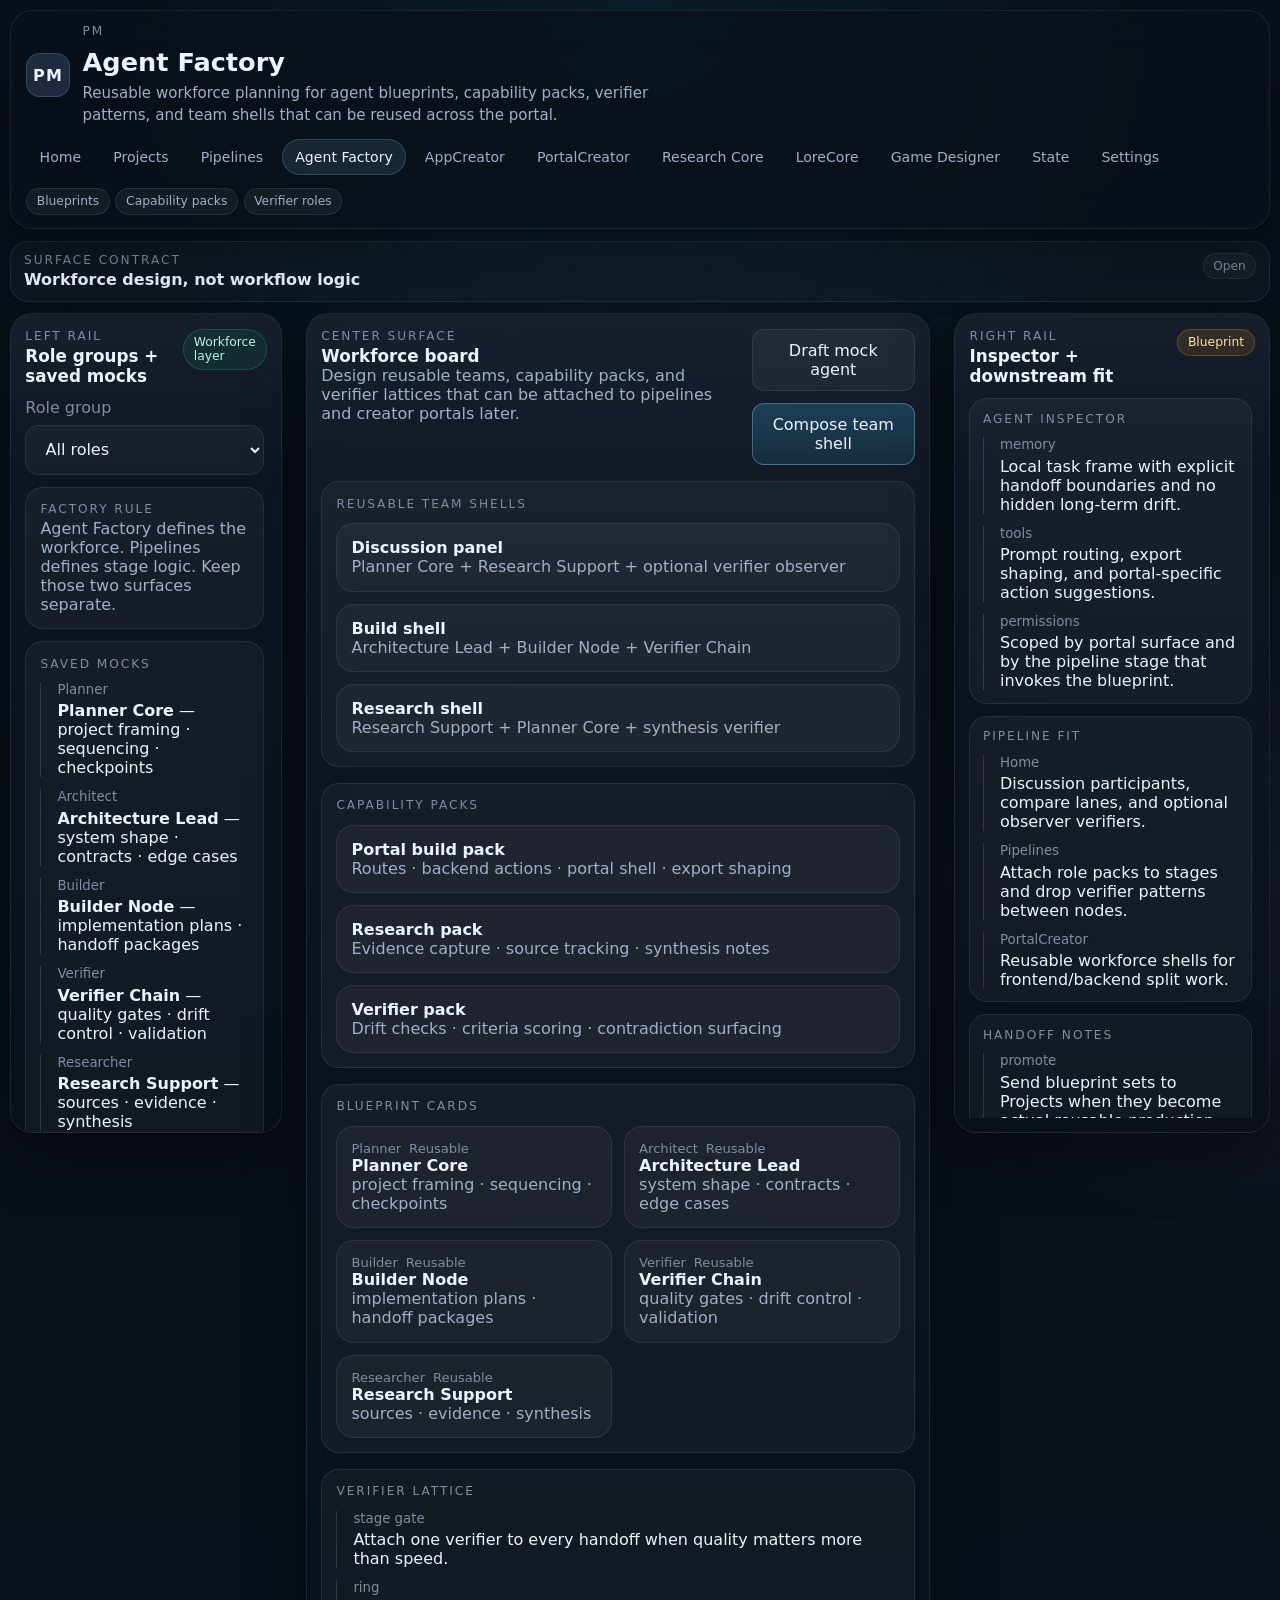
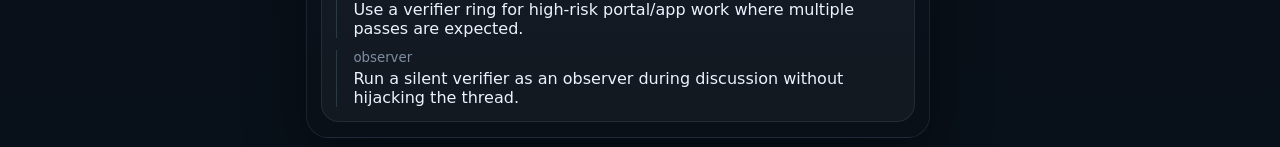
==== agent-factory/index.html @ 631184f2 "Add files via upload" ====
<!DOCTYPE html>
<html lang="en">
<head>
  <meta charset="UTF-8" />
  <meta name="viewport" content="width=device-width, initial-scale=1.0" />
  <title>PM — Agent Factory</title>
  <meta name="description" content="Advanced workforce design surface for reusable agent blueprints, verifier patterns, capability packs, and team compositions." />
  <link rel="icon" href="data:image/svg+xml,%3Csvg%20xmlns%3D%27http%3A//www.w3.org/2000/svg%27%20viewBox%3D%270%200%2064%2064%27%3E%3Crect%20width%3D%2764%27%20height%3D%2764%27%20rx%3D%2716%27%20fill%3D%27%23111827%27/%3E%3Cpath%20d%3D%27M16%2044V20h10l8%2014%208-14h10v24h-8V32l-7%2012h-6l-7-12v12z%27%20fill%3D%27%23d1d5db%27/%3E%3C/svg%3E" />
  <link rel="stylesheet" href="page.css" />
</head>
<body>
  <div class="page-shell">
    <header class="page-header">
      <div class="brand"><div class="brand-mark">PM</div><div class="header-copy"><div class="eyebrow">PM</div><h1>Agent Factory</h1><p>Reusable workforce planning for agent blueprints, capability packs, verifier patterns, and team shells that can be reused across the portal.</p></div></div>
      <nav class="global-nav" aria-label="Primary">
  <a class="nav-link" href="../">Home</a>
  <a class="nav-link" href="../projects/">Projects</a>
  <a class="nav-link" href="../pipelines/">Pipelines</a>
  <a class="nav-link nav-link--active" href="../agent-factory/">Agent Factory</a>
  <a class="nav-link" href="../appcreator/">AppCreator</a>
  <a class="nav-link" href="../portalcreator/">PortalCreator</a>
  <a class="nav-link" href="../research-core/">Research Core</a>
  <a class="nav-link" href="../lorecore/">LoreCore</a>
  <a class="nav-link" href="../game-designer/">Game Designer</a>
  <a class="nav-link" href="../state/">State</a>
  <a class="nav-link" href="../settings/">Settings</a>
</nav>
      <div class="header-actions"><span class="chip">Blueprints</span><span class="chip">Capability packs</span><span class="chip">Verifier roles</span></div>
    </header>

    <details class="scope-drawer">
      <summary>
        <div>
          <div class="eyebrow">Surface contract</div>
          <strong>Workforce design, not workflow logic</strong>
        </div>
        <span class="scope-drawer__hint">Open</span>
      </summary>
      <div class="scope-strip">
        <article class="scope-card"><div class="eyebrow">Purpose</div><h2>Build reusable workforce patterns</h2><p class="muted">Agent Factory owns agent blueprints, role packs, permissions, memory boundaries, and verifier patterns that other portals can pull from.</p></article>
        <article class="scope-card"><div class="eyebrow">Owns</div><ul><li>agent templates</li><li>team shells</li><li>capability packs</li><li>memory scope and tool boundaries</li><li>verifier patterns</li></ul></article>
        <article class="scope-card"><div class="eyebrow">Does not own</div><ul><li>pipeline graph design</li><li>project registry ownership</li><li>portal-specific state</li><li>chat thread history</li></ul></article>
      </div>
    </details>

    <section class="page-grid page-grid--agent">
      <aside class="panel panel-left agent-side">
        <div class="panel-header"><div><div class="eyebrow">Left rail</div><h2>Role groups + saved mocks</h2></div><span class="status-chip status-chip--good">Workforce layer</span></div>
        <div class="stack stack--sm">
          <label class="inline-field"><span class="soft">Role group</span><select class="select" id="roleGroupFilter"><option>All roles</option><option>Planner</option><option>Architect</option><option>Builder</option><option>Researcher</option><option>Verifier</option></select></label>
          <article class="card card--compact"><div class="eyebrow">Factory rule</div><p class="muted">Agent Factory defines the workforce. Pipelines defines stage logic. Keep those two surfaces separate.</p></article>
          <article class="card card--compact"><div class="eyebrow">Saved mocks</div><div id="savedMockList" class="timeline compact-timeline" style="margin-top:0.7rem;"></div></article>
          <article class="card card--compact"><div class="eyebrow">Role groups</div><div id="roleGroupList" class="tag-row block-gap"></div></article>
        </div>
      </aside>

      <main class="panel panel-center">
        <div class="panel-header"><div><div class="eyebrow">Center surface</div><h2>Workforce board</h2><p>Design reusable teams, capability packs, and verifier lattices that can be attached to pipelines and creator portals later.</p></div><div class="button-row"><button class="button" id="createMockAgentBtn" type="button">Draft mock agent</button><button class="button button--primary" id="composeTeamBtn" type="button">Compose team shell</button></div></div>

        <section class="two-col agent-board-grid">
          <article class="card"><div class="eyebrow">Reusable team shells</div><div id="teamComposition" class="timeline block-gap"></div></article>
          <article class="card"><div class="eyebrow">Capability packs</div><div id="capabilityPackList" class="timeline block-gap"></div></article>
        </section>

        <section class="two-col agent-board-grid">
          <article class="card"><div class="eyebrow">Blueprint cards</div><div id="agentCardGrid" class="agent-blueprint-grid block-gap"></div></article>
          <article class="card"><div class="eyebrow">Verifier lattice</div><div id="verifierPatternList" class="timeline block-gap"></div></article>
        </section>
      </main>

      <aside class="panel panel-right agent-rail">
        <div class="panel-header"><div><div class="eyebrow">Right rail</div><h2>Inspector + downstream fit</h2></div><span class="status-chip status-chip--warn">Blueprint</span></div>
        <div class="stack stack--sm">
          <article class="card card--compact"><div class="eyebrow">Agent inspector</div><div id="agentInspector" class="timeline compact-timeline" style="margin-top:0.7rem;"></div></article>
          <article class="card card--compact"><div class="eyebrow">Pipeline fit</div><div id="pipelineFitList" class="timeline compact-timeline" style="margin-top:0.7rem;"></div></article>
          <article class="card card--compact"><div class="eyebrow">Handoff notes</div><div id="agentOutputList" class="timeline compact-timeline" style="margin-top:0.7rem;"></div></article>
        </div>
      </aside>
    </section>
  </div>
  <div id="toast" class="toast" role="status" aria-live="polite"></div>
  <script>
(function(){
  try {
    const params = new URLSearchParams(window.location.search);
    const apiBase = params.get('apiBase');
    if (apiBase) {
      const normalized = apiBase.replace(/\/+$/, '');
      window.PM_API_BASE = normalized;
      localStorage.setItem('PM_API_BASE', normalized);
    } else {
      const saved = localStorage.getItem('PM_API_BASE');
      if (saved) window.PM_API_BASE = saved;
    }
  } catch (error) {}
})();
</script>
  <script type="module" src="page.js"></script>
</body>
</html>
---- agent-factory/page.css ----
:root {
  --bg-main: #0a1017;
  --bg-panel: rgba(17, 24, 39, 0.82);
  --bg-elevated: rgba(24, 34, 51, 0.92);
  --bg-soft: rgba(255, 255, 255, 0.04);
  --bg-strong: rgba(255, 255, 255, 0.08);
  --text-main: #ecf2ff;
  --text-muted: #9fb0c7;
  --text-soft: #7f8ca3;
  --accent: #7dd3fc;
  --accent-strong: #38bdf8;
  --accent-warm: #fbbf24;
  --accent-green: #34d399;
  --accent-red: #fb7185;
  --accent-violet: #a78bfa;
  --accent-cyan: #22d3ee;
  --accent-emerald: #10b981;
  --border-soft: rgba(255, 255, 255, 0.08);
  --border-strong: rgba(125, 211, 252, 0.2);
  --shadow-soft: 0 20px 60px rgba(0, 0, 0, 0.35);
  --radius-xs: 10px;
  --radius-sm: 14px;
  --radius-md: 18px;
  --radius-lg: 24px;
  --space-2xs: 0.25rem;
  --space-xs: 0.5rem;
  --space-sm: 0.75rem;
  --space-md: 1rem;
  --space-lg: 1.5rem;
  --space-xl: 2rem;
  --space-2xl: 3rem;
  --font-main: Inter, ui-sans-serif, system-ui, -apple-system, BlinkMacSystemFont, "Segoe UI", sans-serif;
  --transition-fast: 160ms ease;
}

* { box-sizing: border-box; }

html, body {
  margin: 0;
  min-height: 100%;
  background:
    radial-gradient(circle at top, rgba(34, 211, 238, 0.08), transparent 30%),
    radial-gradient(circle at right, rgba(167, 139, 250, 0.08), transparent 25%),
    linear-gradient(180deg, #07101a 0%, #0a1017 55%, #081019 100%);
  color: var(--text-main);
  font-family: var(--font-main);
}

body { padding: 14px; }

a {
  color: inherit;
  text-decoration: none;
}

button, input, textarea, select {
  font: inherit;
  color: inherit;
}

button {
  cursor: pointer;
  border: 0;
}

.page-shell {
  max-width: 1820px;
  margin: 0 auto;
  display: grid;
  gap: var(--space-md);
}

.page-header {
  display: grid;
  grid-template-columns: minmax(0, 1fr) auto auto;
  gap: var(--space-md);
  align-items: center;
  padding: 1rem 1.1rem;
  border: 1px solid var(--border-soft);
  border-radius: var(--radius-lg);
  background: rgba(10, 16, 24, 0.72);
  backdrop-filter: blur(20px);
  box-shadow: var(--shadow-soft);
}

.brand {
  display: flex;
  align-items: center;
  gap: var(--space-md);
}

.brand-mark {
  width: 50px;
  height: 50px;
  border-radius: 16px;
  display: grid;
  place-items: center;
  font-weight: 700;
  letter-spacing: 0.08em;
  background: linear-gradient(160deg, rgba(125, 211, 252, 0.16), rgba(167, 139, 250, 0.18));
  border: 1px solid var(--border-strong);
}

.eyebrow {
  text-transform: uppercase;
  letter-spacing: 0.16em;
  color: var(--text-soft);
  font-size: 0.76rem;
  margin-bottom: 0.2rem;
}

h1, h2, h3, h4, p {
  margin: 0;
}

h1 { font-size: clamp(1.4rem, 2vw, 2rem); }
h2 { font-size: 1.05rem; }
h3 { font-size: 0.96rem; }

.header-copy {
  display: grid;
  gap: var(--space-xs);
}

.header-copy p {
  max-width: 70ch;
  color: var(--text-muted);
}

.global-nav {
  display: flex;
  flex-wrap: wrap;
  gap: var(--space-xs);
  justify-content: flex-start;
}

.nav-link {
  padding: 0.72rem 0.95rem;
  border-radius: 999px;
  border: 1px solid transparent;
  color: var(--text-muted);
  transition: background var(--transition-fast), color var(--transition-fast), border-color var(--transition-fast), transform var(--transition-fast);
}

.nav-link:hover,
.nav-link:focus-visible {
  color: var(--text-main);
  background: rgba(255, 255, 255, 0.06);
  border-color: var(--border-soft);
  outline: none;
  transform: translateY(-1px);
}

.nav-link--active {
  color: var(--text-main);
  background: rgba(125, 211, 252, 0.12);
  border-color: var(--border-strong);
}

.header-actions {
  display: flex;
  flex-wrap: wrap;
  justify-content: flex-start;
  gap: var(--space-xs);
}

.chip, .status-chip {
  display: inline-flex;
  align-items: center;
  gap: 0.45rem;
  padding: 0.45rem 0.72rem;
  border-radius: 999px;
  background: rgba(255, 255, 255, 0.05);
  border: 1px solid var(--border-soft);
  color: var(--text-muted);
  font-size: 0.84rem;
}

.status-chip--good { color: #b7f7d6; border-color: rgba(52, 211, 153, 0.22); background: rgba(16, 185, 129, 0.1); }
.status-chip--warn { color: #f8e4a5; border-color: rgba(251, 191, 36, 0.22); background: rgba(245, 158, 11, 0.12); }
.status-chip--bad  { color: #fecdd3; border-color: rgba(251, 113, 133, 0.22); background: rgba(251, 113, 133, 0.10); }

.scope-strip {
  display: grid;
  grid-template-columns: repeat(3, minmax(0, 1fr));
  gap: var(--space-md);
}

.scope-card {
  padding: var(--space-md);
  border-radius: var(--radius-md);
  border: 1px solid var(--border-soft);
  background: rgba(255, 255, 255, 0.035);
  display: grid;
  gap: var(--space-sm);
}

.scope-card ul {
  margin: 0;
  padding-left: 1rem;
  color: var(--text-muted);
  display: grid;
  gap: 0.35rem;
}

.page-grid {
  display: grid;
  gap: var(--space-lg);
}

.panel {
  position: relative;
  min-width: 0;
  padding: 1rem;
  border-radius: var(--radius-lg);
  border: 1px solid var(--border-soft);
  background: linear-gradient(180deg, rgba(17,24,39,0.86), rgba(10,16,24,0.92));
  box-shadow: var(--shadow-soft);
  overflow: hidden;
}

.panel::after {
  content: "";
  position: absolute;
  inset: 0;
  pointer-events: none;
  background: linear-gradient(180deg, rgba(255,255,255,0.04), transparent 20%);
  opacity: 0.9;
}

.panel > * { position: relative; z-index: 1; }

.panel-header {
  display: flex;
  align-items: flex-start;
  justify-content: space-between;
  gap: var(--space-md);
  margin-bottom: 0.9rem;
}

.panel-header p {
  color: var(--text-muted);
}

.stack {
  display: grid;
  gap: var(--space-md);
}

.stack--sm { gap: var(--space-sm); }
.stack--lg { gap: var(--space-lg); }

.card,
.list-item,
.stage-card,
.agent-card,
.output-card,
.metric-card {
  padding: var(--space-md);
  border-radius: var(--radius-md);
  border: 1px solid var(--border-soft);
  background: rgba(255, 255, 255, 0.04);
  transition: transform var(--transition-fast), border-color var(--transition-fast), background var(--transition-fast);
}

.card:hover,
.list-item:hover,
.stage-card:hover,
.agent-card:hover,
.output-card:hover,
.metric-card:hover {
  transform: translateY(-1px);
  border-color: var(--border-strong);
  background: rgba(255, 255, 255, 0.055);
}

.list-item,
.stage-card,
.agent-card {
  cursor: pointer;
}

.list-item--active,
.stage-card--active,
.agent-card--active,
.card--active {
  border-color: var(--border-strong);
  background: rgba(125, 211, 252, 0.09);
}

.meta,
.card-meta {
  display: flex;
  flex-wrap: wrap;
  gap: var(--space-xs);
  color: var(--text-soft);
  font-size: 0.82rem;
}

.muted { color: var(--text-muted); }
.soft { color: var(--text-soft); }

.button-row {
  display: flex;
  flex-wrap: wrap;
  gap: var(--space-sm);
}

.button {
  padding: 0.78rem 1rem;
  border-radius: 12px;
  border: 1px solid var(--border-soft);
  background: rgba(255,255,255,0.05);
  color: var(--text-main);
  transition: transform var(--transition-fast), border-color var(--transition-fast), background var(--transition-fast);
}

.button:hover,
.button:focus-visible {
  outline: none;
  transform: translateY(-1px);
  border-color: var(--border-strong);
  background: rgba(255,255,255,0.08);
}

.button--primary {
  background: linear-gradient(180deg, rgba(56,189,248,0.22), rgba(56,189,248,0.12));
  border-color: rgba(125, 211, 252, 0.38);
}

.button--ghost {
  background: transparent;
}

.input,
.select,
.textarea,
.search {
  width: 100%;
  padding: 0.86rem 0.95rem;
  border-radius: 14px;
  border: 1px solid var(--border-soft);
  background: rgba(255,255,255,0.04);
  color: var(--text-main);
  transition: border-color var(--transition-fast), background var(--transition-fast);
}

.input:focus-visible,
.select:focus-visible,
.textarea:focus-visible,
.search:focus-visible {
  outline: none;
  border-color: var(--border-strong);
  background: rgba(255,255,255,0.06);
}

.textarea { min-height: 120px; resize: vertical; }

.inline-field {
  display: grid;
  gap: 0.45rem;
}

.field-grid {
  display: grid;
  gap: var(--space-md);
  grid-template-columns: repeat(2, minmax(0, 1fr));
}

.key-value {
  display: grid;
  gap: var(--space-xs);
}

.key-value strong {
  font-size: 0.82rem;
  text-transform: uppercase;
  letter-spacing: 0.12em;
  color: var(--text-soft);
}

.key-value span {
  color: var(--text-muted);
}

.table-wrap {
  overflow: auto;
  border-radius: var(--radius-md);
  border: 1px solid var(--border-soft);
}

.table {
  width: 100%;
  border-collapse: collapse;
  min-width: 720px;
}

.table th,
.table td {
  padding: 0.9rem 1rem;
  text-align: left;
  border-bottom: 1px solid rgba(255,255,255,0.06);
}

.table th {
  color: var(--text-soft);
  font-size: 0.82rem;
  text-transform: uppercase;
  letter-spacing: 0.12em;
  background: rgba(255,255,255,0.03);
}

.table tbody tr {
  cursor: pointer;
  transition: background var(--transition-fast);
}

.table tbody tr:hover,
.table tbody tr.is-active {
  background: rgba(125, 211, 252, 0.08);
}

.kpi-grid {
  display: grid;
  gap: var(--space-md);
  grid-template-columns: repeat(3, minmax(0, 1fr));
}

.metric-card strong {
  display: block;
  margin-top: 0.35rem;
  font-size: 1.35rem;
}

.tag-row {
  display: flex;
  flex-wrap: wrap;
  gap: var(--space-xs);
}

.tag {
  display: inline-flex;
  align-items: center;
  padding: 0.34rem 0.58rem;
  border-radius: 999px;
  background: rgba(167, 139, 250, 0.1);
  border: 1px solid rgba(167, 139, 250, 0.18);
  color: #ddd6fe;
  font-size: 0.78rem;
}

.separator {
  height: 1px;
  background: rgba(255, 255, 255, 0.07);
}

.chat-stream {
  display: grid;
  gap: var(--space-md);
  max-height: 760px;
  overflow: auto;
  padding-right: 0.2rem;
}

.message {
  display: grid;
  gap: var(--space-sm);
  align-content: start;
}

.message__bubble {
  padding: 1rem;
  border-radius: 18px;
  border: 1px solid var(--border-soft);
  background: rgba(255,255,255,0.05);
}

.message--user .message__bubble {
  background: rgba(56, 189, 248, 0.11);
  border-color: rgba(125, 211, 252, 0.2);
}

.message-head {
  display: flex;
  justify-content: space-between;
  gap: var(--space-sm);
  color: var(--text-soft);
  font-size: 0.8rem;
}

.model-lane {
  display: grid;
  gap: var(--space-sm);
}

.model-lane__header {
  display: flex;
  align-items: center;
  gap: var(--space-xs);
  color: var(--text-muted);
  font-size: 0.82rem;
}

.model-lane__header strong { color: var(--text-main); }

.model-nest {
  margin-left: 1.25rem;
  padding-left: 1rem;
  border-left: 1px dashed rgba(125,211,252,0.25);
  display: grid;
  gap: var(--space-sm);
}

.calendar-grid {
  display: grid;
  grid-template-columns: repeat(7, minmax(0, 1fr));
  gap: var(--space-sm);
}

.calendar-day {
  padding: 0.8rem;
  min-height: 98px;
  border-radius: 14px;
  border: 1px solid var(--border-soft);
  background: rgba(255,255,255,0.035);
  display: grid;
  gap: 0.5rem;
}

.calendar-day strong {
  font-size: 0.82rem;
  color: var(--text-soft);
}

.event-pill {
  display: inline-flex;
  padding: 0.22rem 0.5rem;
  border-radius: 999px;
  background: rgba(52, 211, 153, 0.12);
  border: 1px solid rgba(52, 211, 153, 0.2);
  color: #b7f7d6;
  font-size: 0.72rem;
  width: fit-content;
}

.progress {
  height: 10px;
  border-radius: 999px;
  background: rgba(255,255,255,0.06);
  overflow: hidden;
}

.progress > span {
  display: block;
  height: 100%;
  border-radius: inherit;
  background: linear-gradient(90deg, rgba(125, 211, 252, 0.75), rgba(167, 139, 250, 0.75));
}

.flow {
  display: grid;
  gap: var(--space-md);
}

.flow-path {
  display: grid;
  gap: var(--space-md);
}

.flow-arrow {
  display: flex;
  align-items: center;
  gap: var(--space-sm);
  color: var(--text-soft);
  font-size: 0.82rem;
}

.flow-arrow::before {
  content: "";
  width: 24px;
  height: 1px;
  background: rgba(125,211,252,0.25);
}

.two-col {
  display: grid;
  gap: var(--space-md);
  grid-template-columns: repeat(2, minmax(0, 1fr));
}

.three-col {
  display: grid;
  gap: var(--space-md);
  grid-template-columns: repeat(3, minmax(0, 1fr));
}

.log-list,
.timeline {
  display: grid;
  gap: var(--space-sm);
}

.timeline-item {
  display: grid;
  gap: 0.28rem;
  padding-left: 1rem;
  border-left: 1px solid rgba(125,211,252,0.18);
}

.timeline-item small { color: var(--text-soft); }

.agent-preview {
  padding: var(--space-md);
  border-radius: var(--radius-md);
  background: linear-gradient(180deg, rgba(255,255,255,0.06), rgba(255,255,255,0.03));
  border: 1px solid var(--border-soft);
}

.agent-badge {
  display: inline-flex;
  align-items: center;
  gap: 0.4rem;
  padding: 0.25rem 0.55rem;
  border-radius: 999px;
  font-size: 0.74rem;
  border: 1px solid var(--border-soft);
  color: var(--text-soft);
}

.agent-badge--mock {
  color: #fde68a;
  border-color: rgba(251, 191, 36, 0.28);
  background: rgba(245, 158, 11, 0.12);
}

.output-grid {
  display: grid;
  gap: var(--space-md);
  grid-template-columns: repeat(2, minmax(0, 1fr));
}

.toast {
  position: fixed;
  right: 24px;
  bottom: 24px;
  padding: 0.9rem 1rem;
  border-radius: 14px;
  border: 1px solid var(--border-strong);
  background: rgba(17,24,39,0.96);
  color: var(--text-main);
  box-shadow: var(--shadow-soft);
  opacity: 0;
  transform: translateY(10px);
  pointer-events: none;
  transition: opacity var(--transition-fast), transform var(--transition-fast);
  z-index: 1000;
}

.toast.is-visible {
  opacity: 1;
  transform: translateY(0);
}

.footer-note {
  color: var(--text-soft);
  text-align: center;
  font-size: 0.84rem;
  padding: 0 var(--space-md) var(--space-lg);
}

@media (max-width: 1280px) {
  .page-header {
    grid-template-columns: 1fr;
  }

  .scope-strip,
  .kpi-grid,
  .output-grid,
  .three-col,
  .field-grid,
  .two-col {
    grid-template-columns: 1fr;
  }
}

@media (max-width: 1024px) {
  body { padding: var(--space-md); }
  .calendar-grid { grid-template-columns: repeat(2, minmax(0, 1fr)); }
}

.page-grid--state {
  grid-template-columns: 290px minmax(0, 1fr) 340px;
  align-items: start;
}

@media (max-width: 1260px) {
  .page-grid--state {
    grid-template-columns: 1fr;
  }
}


.button-row--compact {
  display: flex;
  flex-wrap: wrap;
  gap: 0.55rem;
}

.lane-card {
  border-color: var(--border-soft);
}

.lane-card--good {
  border-color: rgba(52, 211, 153, 0.26);
  background: rgba(16, 185, 129, 0.08);
}

.lane-card--warn {
  border-color: rgba(251, 191, 36, 0.24);
  background: rgba(245, 158, 11, 0.08);
}

.lane-card--bad {
  border-color: rgba(251, 113, 133, 0.24);
  background: rgba(251, 113, 133, 0.08);
}

button:disabled {
  opacity: 0.45;
  cursor: not-allowed;
}

.code-block { white-space: pre-wrap; word-break: break-word; padding: 0.9rem; border-radius: 14px; background: rgba(255,255,255,0.05); border: 1px solid rgba(255,255,255,0.08); color: var(--text-muted); max-height: 22rem; overflow: auto; }



.block-gap { margin-top: 0.8rem; }
.count-pill {
  display: inline-flex;
  min-width: 2rem;
  justify-content: center;
  padding: 0.3rem 0.55rem;
  border-radius: 999px;
  background: rgba(255,255,255,0.06);
  border: 1px solid var(--border-soft);
  color: var(--text-muted);
  font-size: 0.8rem;
}
.toast {
  position: fixed;
  right: 1rem;
  bottom: 1rem;
  padding: 0.8rem 1rem;
  border-radius: 14px;
  background: rgba(10,16,24,0.94);
  border: 1px solid var(--border-soft);
  color: var(--text-main);
  box-shadow: var(--shadow-soft);
  opacity: 0;
  transform: translateY(8px);
  pointer-events: none;
  transition: opacity var(--transition-fast), transform var(--transition-fast);
}
.toast.is-visible { opacity: 1; transform: translateY(0); }


.scope-drawer {
  border: 1px solid var(--border-soft);
  border-radius: var(--radius-md);
  background: rgba(255,255,255,0.03);
  overflow: hidden;
}

.scope-drawer > summary {
  list-style: none;
  cursor: pointer;
  padding: 0.8rem 0.9rem;
  display: flex;
  justify-content: space-between;
  align-items: flex-start;
  gap: var(--space-md);
}

.scope-drawer > summary::-webkit-details-marker { display: none; }

.scope-drawer__hint {
  display: inline-flex;
  align-items: center;
  padding: 0.32rem 0.58rem;
  border-radius: 999px;
  border: 1px solid var(--border-soft);
  background: rgba(255,255,255,0.04);
  color: var(--text-soft);
  font-size: 0.76rem;
}

.scope-drawer[open] .scope-drawer__hint { color: var(--text-main); border-color: var(--border-strong); }

.scope-drawer .scope-strip {
  padding: 0 0.9rem 0.9rem;
  margin: 0;
}

.panel-right {
  display: flex;
  flex-direction: column;
  min-height: 0;
  position: sticky;
  top: 12px;
  max-height: calc(100vh - 92px);
}

.panel-right > .stack,
.panel-right > #projectInspector,
.panel-right > #pipelineInspector {
  overflow: auto;
  min-height: 0;
  padding-right: 0.18rem;
}

.panel-right .card,
.panel-right .output-card {
  padding: 0.78rem;
}

@media (max-width: 1260px) {
  .panel-right {
    position: relative;
    top: auto;
    max-height: none;
  }

  .panel-right > .stack,
  .panel-right > #projectInspector,
  .panel-right > #pipelineInspector {
    overflow: visible;
    padding-right: 0;
  }
}


/* pass 6: final shell tightening across pages */
body { padding: 10px; }
.page-shell { max-width: 1760px; gap: 0.82rem; }
.page-header {
  gap: 0.78rem;
  padding: 0.82rem 0.95rem;
  border-radius: 22px;
}
.brand { gap: 0.78rem; }
.brand-mark {
  width: 44px;
  height: 44px;
  border-radius: 14px;
}
.header-copy { gap: 0.36rem; }
.header-copy p {
  max-width: 62ch;
  font-size: 0.94rem;
  line-height: 1.45;
}
.global-nav {
  gap: 0.32rem;
  row-gap: 0.32rem;
}
.nav-link {
  padding: 0.58rem 0.78rem;
  font-size: 0.88rem;
}
.header-actions { gap: 0.35rem; }
.chip, .status-chip {
  padding: 0.35rem 0.6rem;
  font-size: 0.77rem;
}
.panel {
  padding: 0.9rem;
  border-radius: 22px;
}
.panel-header { margin-bottom: 0.78rem; }
.card,
.list-item,
.stage-card,
.agent-card,
.output-card,
.metric-card {
  padding: 0.88rem;
}
.button { padding: 0.7rem 0.92rem; }
.scope-drawer > summary,
.ops-drawer > summary {
  padding: 0.72rem 0.82rem;
}
.scope-drawer .scope-strip,
.ops-drawer__body {
  padding-left: 0.82rem;
  padding-right: 0.82rem;
  padding-bottom: 0.82rem;
}
.page-grid--state,
.page-grid--state-cockpit {
  gap: 0.95rem;
  grid-template-columns: 270px minmax(0, 1fr) 314px;
}
.footer-note {
  padding: 0 0.8rem 0.9rem;
  font-size: 0.78rem;
}
@media (max-width: 1280px) {
  body { padding: 0.62rem; }
  .page-shell { gap: 0.72rem; }
}


/* pass 6: agent factory board overhaul */
.page-grid--agent {
  grid-template-columns: 272px minmax(0, 1fr) 316px;
  align-items: start;
}
.agent-side,
.agent-rail {
  position: sticky;
  top: 10px;
  max-height: calc(100vh - 80px);
}
.agent-side .stack,
.agent-rail .stack {
  overflow: auto;
  min-height: 0;
  padding-right: 0.16rem;
}
.agent-board-grid {
  margin-top: var(--space-md);
}
.agent-blueprint-grid {
  display: grid;
  gap: var(--space-sm);
  grid-template-columns: repeat(2, minmax(0, 1fr));
}
@media (max-width: 1260px) {
  .page-grid--agent {
    grid-template-columns: 1fr;
  }
  .agent-side,
  .agent-rail {
    position: relative;
    top: auto;
    max-height: none;
  }
  .agent-side .stack,
  .agent-rail .stack {
    overflow: visible;
    padding-right: 0;
  }
}
@media (max-width: 860px) {
  .agent-blueprint-grid {
    grid-template-columns: 1fr;
  }
}
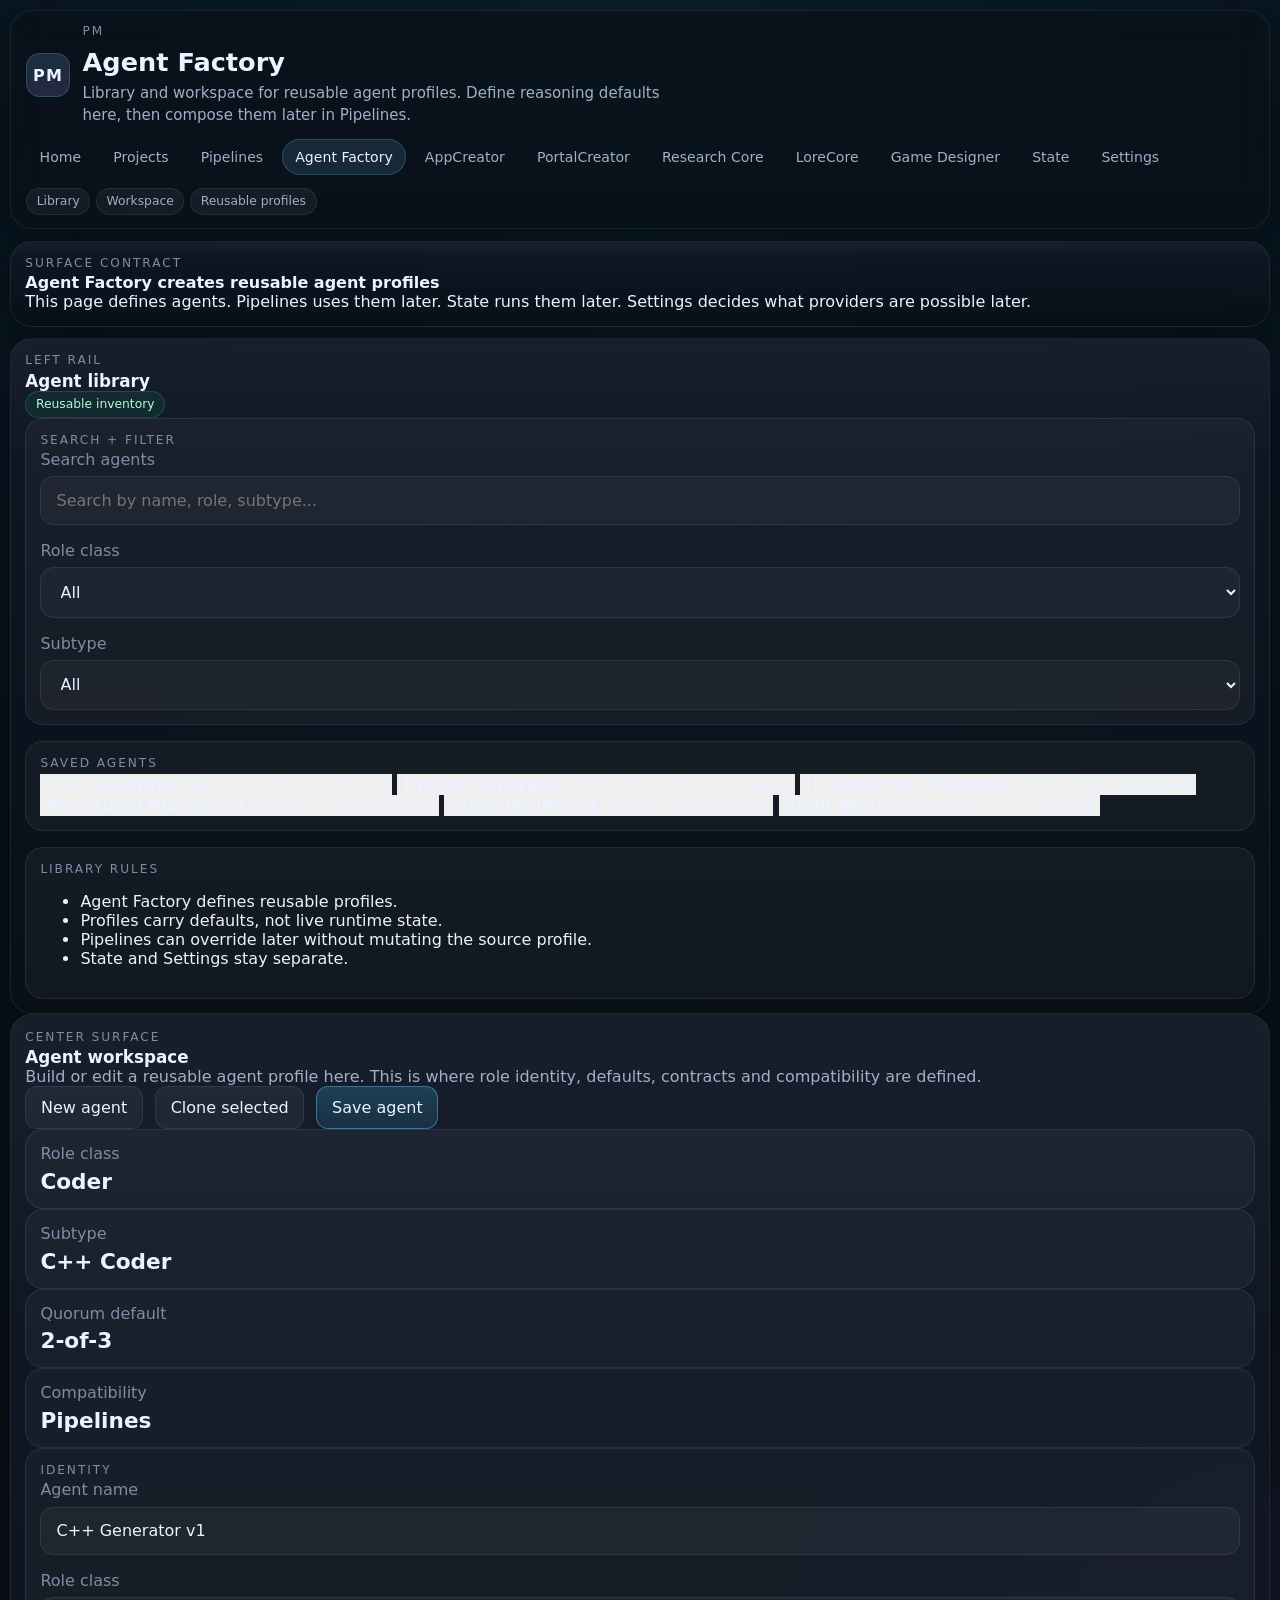
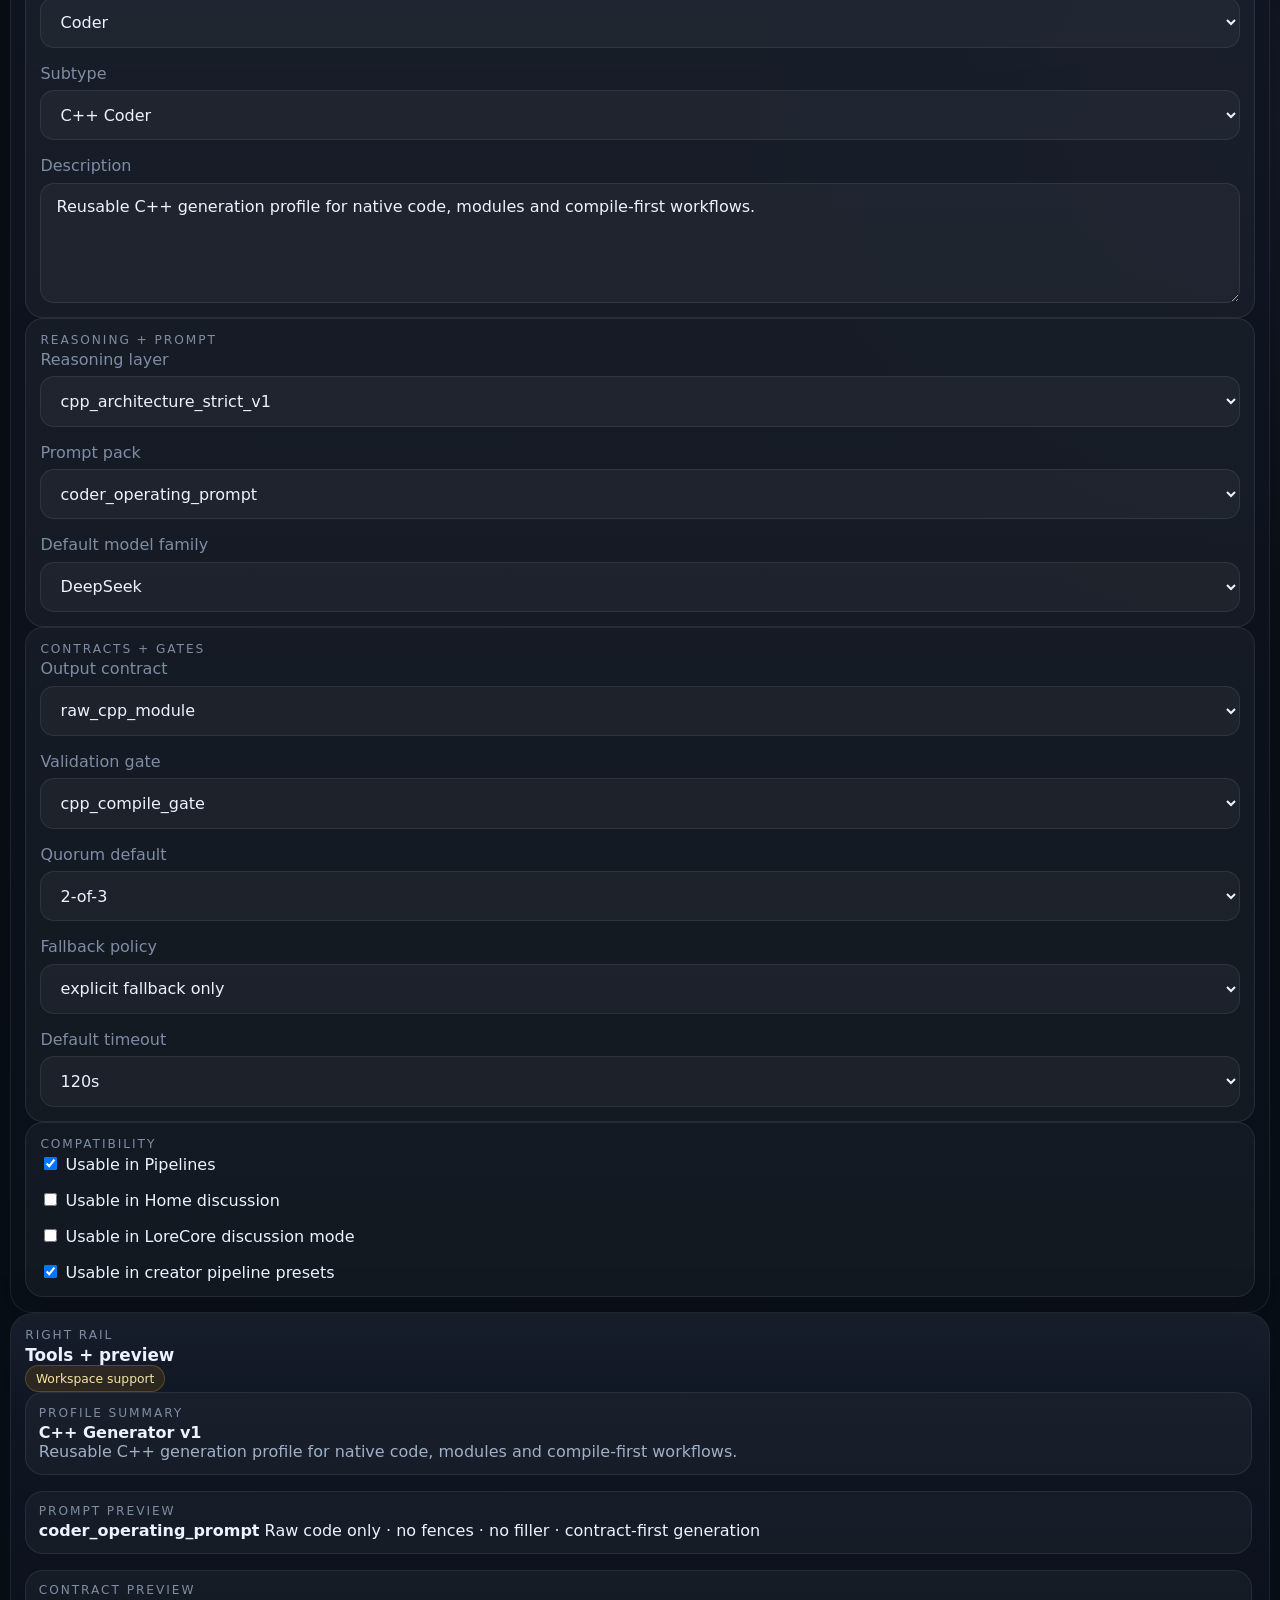
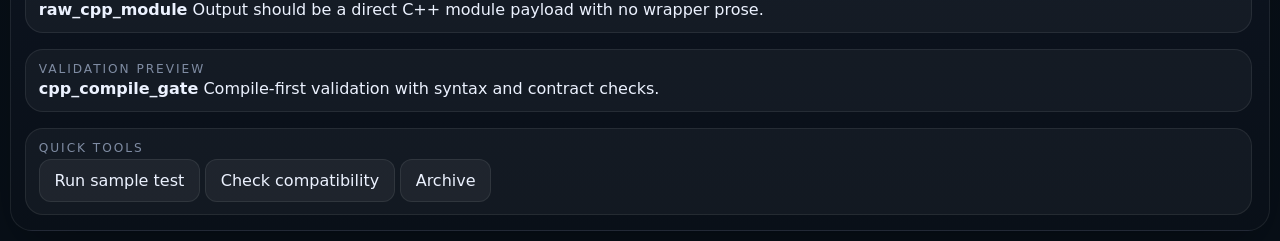
==== commit 6c9f7058: "Update index.html" ====
--- a/agent-factory/index.html
+++ b/agent-factory/index.html
@@ -1,101 +1,403 @@
-
 <!DOCTYPE html>
 <html lang="en">
 <head>
   <meta charset="UTF-8" />
   <meta name="viewport" content="width=device-width, initial-scale=1.0" />
   <title>PM — Agent Factory</title>
-  <meta name="description" content="Advanced workforce design surface for reusable agent blueprints, verifier patterns, capability packs, and team compositions." />
+  <meta name="description" content="Library and workspace for reusable agent profiles, reasoning layers, contracts, gates, and compatibility defaults." />
   <link rel="icon" href="data:image/svg+xml,%3Csvg%20xmlns%3D%27http%3A//www.w3.org/2000/svg%27%20viewBox%3D%270%200%2064%2064%27%3E%3Crect%20width%3D%2764%27%20height%3D%2764%27%20rx%3D%2716%27%20fill%3D%27%23111827%27/%3E%3Cpath%20d%3D%27M16%2044V20h10l8%2014%208-14h10v24h-8V32l-7%2012h-6l-7-12v12z%27%20fill%3D%27%23d1d5db%27/%3E%3C/svg%3E" />
   <link rel="stylesheet" href="page.css" />
 </head>
 <body>
   <div class="page-shell">
     <header class="page-header">
-      <div class="brand"><div class="brand-mark">PM</div><div class="header-copy"><div class="eyebrow">PM</div><h1>Agent Factory</h1><p>Reusable workforce planning for agent blueprints, capability packs, verifier patterns, and team shells that can be reused across the portal.</p></div></div>
+      <div class="brand">
+        <div class="brand-mark">PM</div>
+        <div class="header-copy">
+          <div class="eyebrow">PM</div>
+          <h1>Agent Factory</h1>
+          <p>Library and workspace for reusable agent profiles. Define reasoning defaults here, then compose them later in Pipelines.</p>
+        </div>
+      </div>
+
       <nav class="global-nav" aria-label="Primary">
-  <a class="nav-link" href="../">Home</a>
-  <a class="nav-link" href="../projects/">Projects</a>
-  <a class="nav-link" href="../pipelines/">Pipelines</a>
-  <a class="nav-link nav-link--active" href="../agent-factory/">Agent Factory</a>
-  <a class="nav-link" href="../appcreator/">AppCreator</a>
-  <a class="nav-link" href="../portalcreator/">PortalCreator</a>
-  <a class="nav-link" href="../research-core/">Research Core</a>
-  <a class="nav-link" href="../lorecore/">LoreCore</a>
-  <a class="nav-link" href="../game-designer/">Game Designer</a>
-  <a class="nav-link" href="../state/">State</a>
-  <a class="nav-link" href="../settings/">Settings</a>
-</nav>
-      <div class="header-actions"><span class="chip">Blueprints</span><span class="chip">Capability packs</span><span class="chip">Verifier roles</span></div>
+        <a class="nav-link" href="../">Home</a>
+        <a class="nav-link" href="../projects/">Projects</a>
+        <a class="nav-link" href="../pipelines/">Pipelines</a>
+        <a class="nav-link nav-link--active" href="../agent-factory/">Agent Factory</a>
+        <a class="nav-link" href="../appcreator/">AppCreator</a>
+        <a class="nav-link" href="../portalcreator/">PortalCreator</a>
+        <a class="nav-link" href="../research-core/">Research Core</a>
+        <a class="nav-link" href="../lorecore/">LoreCore</a>
+        <a class="nav-link" href="../game-designer/">Game Designer</a>
+        <a class="nav-link" href="../state/">State</a>
+        <a class="nav-link" href="../settings/">Settings</a>
+      </nav>
+
+      <div class="header-actions">
+        <span class="chip">Library</span>
+        <span class="chip">Workspace</span>
+        <span class="chip">Reusable profiles</span>
+      </div>
     </header>
 
-    <details class="scope-drawer">
-      <summary>
-        <div>
-          <div class="eyebrow">Surface contract</div>
-          <strong>Workforce design, not workflow logic</strong>
-        </div>
-        <span class="scope-drawer__hint">Open</span>
-      </summary>
-      <div class="scope-strip">
-        <article class="scope-card"><div class="eyebrow">Purpose</div><h2>Build reusable workforce patterns</h2><p class="muted">Agent Factory owns agent blueprints, role packs, permissions, memory boundaries, and verifier patterns that other portals can pull from.</p></article>
-        <article class="scope-card"><div class="eyebrow">Owns</div><ul><li>agent templates</li><li>team shells</li><li>capability packs</li><li>memory scope and tool boundaries</li><li>verifier patterns</li></ul></article>
-        <article class="scope-card"><div class="eyebrow">Does not own</div><ul><li>pipeline graph design</li><li>project registry ownership</li><li>portal-specific state</li><li>chat thread history</li></ul></article>
+    <section class="surface-banner panel">
+      <div>
+        <div class="eyebrow">Surface contract</div>
+        <strong>Agent Factory creates reusable agent profiles</strong>
       </div>
-    </details>
-
-    <section class="page-grid page-grid--agent">
-      <aside class="panel panel-left agent-side">
-        <div class="panel-header"><div><div class="eyebrow">Left rail</div><h2>Role groups + saved mocks</h2></div><span class="status-chip status-chip--good">Workforce layer</span></div>
-        <div class="stack stack--sm">
-          <label class="inline-field"><span class="soft">Role group</span><select class="select" id="roleGroupFilter"><option>All roles</option><option>Planner</option><option>Architect</option><option>Builder</option><option>Researcher</option><option>Verifier</option></select></label>
-          <article class="card card--compact"><div class="eyebrow">Factory rule</div><p class="muted">Agent Factory defines the workforce. Pipelines defines stage logic. Keep those two surfaces separate.</p></article>
-          <article class="card card--compact"><div class="eyebrow">Saved mocks</div><div id="savedMockList" class="timeline compact-timeline" style="margin-top:0.7rem;"></div></article>
-          <article class="card card--compact"><div class="eyebrow">Role groups</div><div id="roleGroupList" class="tag-row block-gap"></div></article>
+      <div class="banner-note">This page defines agents. Pipelines uses them later. State runs them later. Settings decides what providers are possible later.</div>
+    </section>
+
+    <section class="factory-layout">
+      <aside class="panel panel-left">
+        <div class="section-title">
+          <div>
+            <div class="eyebrow">Left rail</div>
+            <h2>Agent library</h2>
+          </div>
+          <span class="status-chip status-chip--good">Reusable inventory</span>
+        </div>
+
+        <div class="stack stack--md">
+          <article class="card card--compact">
+            <div class="eyebrow">Search + filter</div>
+            <div class="field-grid">
+              <label class="inline-field">
+                <span class="soft">Search agents</span>
+                <input class="input" id="agentSearch" placeholder="Search by name, role, subtype..." />
+              </label>
+
+              <label class="inline-field">
+                <span class="soft">Role class</span>
+                <select class="select" id="libraryRoleClass">
+                  <option selected>All</option>
+                  <option>Planner</option>
+                  <option>Coder</option>
+                  <option>Verifier</option>
+                  <option>Auditor</option>
+                  <option>Router</option>
+                  <option>Research</option>
+                  <option>Creative</option>
+                  <option>Systems</option>
+                </select>
+              </label>
+
+              <label class="inline-field">
+                <span class="soft">Subtype</span>
+                <select class="select" id="librarySubtype">
+                  <option selected>All</option>
+                  <option>C++ Coder</option>
+                  <option>Python Coder</option>
+                  <option>JS Generator</option>
+                  <option>Strict Verifier</option>
+                  <option>Structured Planner</option>
+                  <option>Creative Writer</option>
+                </select>
+              </label>
+            </div>
+          </article>
+
+          <article class="card card--compact">
+            <div class="eyebrow">Saved agents</div>
+            <div class="agent-library-list" id="agentLibraryList">
+              <button class="library-card library-card--active" type="button" data-agent-id="cpp_generator_v1">
+                <strong>C++ Generator v1</strong>
+                <span>C++ Coder · systems</span>
+              </button>
+
+              <button class="library-card" type="button" data-agent-id="python_generator_v1">
+                <strong>Python Generator v1</strong>
+                <span>Python Coder · software</span>
+              </button>
+
+              <button class="library-card" type="button" data-agent-id="js_generator_frontend_v1">
+                <strong>JS Generator Frontend v1</strong>
+                <span>JS Coder · frontend</span>
+              </button>
+
+              <button class="library-card" type="button" data-agent-id="planner_structured_v1">
+                <strong>Structured Planner v1</strong>
+                <span>Planner · orchestration</span>
+              </button>
+
+              <button class="library-card" type="button" data-agent-id="strict_verifier_v1">
+                <strong>Strict Verifier v1</strong>
+                <span>Verifier · gatekeeper</span>
+              </button>
+
+              <button class="library-card" type="button" data-agent-id="audit_writer_v1">
+                <strong>Audit Writer v1</strong>
+                <span>Auditor · final review</span>
+              </button>
+            </div>
+          </article>
+
+          <article class="card card--compact">
+            <div class="eyebrow">Library rules</div>
+            <ul class="rule-list">
+              <li>Agent Factory defines reusable profiles.</li>
+              <li>Profiles carry defaults, not live runtime state.</li>
+              <li>Pipelines can override later without mutating the source profile.</li>
+              <li>State and Settings stay separate.</li>
+            </ul>
+          </article>
         </div>
       </aside>
 
       <main class="panel panel-center">
-        <div class="panel-header"><div><div class="eyebrow">Center surface</div><h2>Workforce board</h2><p>Design reusable teams, capability packs, and verifier lattices that can be attached to pipelines and creator portals later.</p></div><div class="button-row"><button class="button" id="createMockAgentBtn" type="button">Draft mock agent</button><button class="button button--primary" id="composeTeamBtn" type="button">Compose team shell</button></div></div>
-
-        <section class="two-col agent-board-grid">
-          <article class="card"><div class="eyebrow">Reusable team shells</div><div id="teamComposition" class="timeline block-gap"></div></article>
-          <article class="card"><div class="eyebrow">Capability packs</div><div id="capabilityPackList" class="timeline block-gap"></div></article>
+        <div class="section-title">
+          <div>
+            <div class="eyebrow">Center surface</div>
+            <h2>Agent workspace</h2>
+            <p class="muted">Build or edit a reusable agent profile here. This is where role identity, defaults, contracts and compatibility are defined.</p>
+          </div>
+          <div class="button-row">
+            <button class="button" id="newAgentBtn" type="button">New agent</button>
+            <button class="button" id="cloneAgentBtn" type="button">Clone selected</button>
+            <button class="button button--primary" id="saveAgentBtn" type="button">Save agent</button>
+          </div>
+        </div>
+
+        <section class="workspace-kpis">
+          <article class="metric-card">
+            <span class="soft">Role class</span>
+            <strong id="workspaceRoleClass">Coder</strong>
+          </article>
+          <article class="metric-card">
+            <span class="soft">Subtype</span>
+            <strong id="workspaceSubtype">C++ Coder</strong>
+          </article>
+          <article class="metric-card">
+            <span class="soft">Quorum default</span>
+            <strong id="workspaceQuorum">2-of-3</strong>
+          </article>
+          <article class="metric-card">
+            <span class="soft">Compatibility</span>
+            <strong id="workspaceCompatibility">Pipelines</strong>
+          </article>
         </section>
 
-        <section class="two-col agent-board-grid">
-          <article class="card"><div class="eyebrow">Blueprint cards</div><div id="agentCardGrid" class="agent-blueprint-grid block-gap"></div></article>
-          <article class="card"><div class="eyebrow">Verifier lattice</div><div id="verifierPatternList" class="timeline block-gap"></div></article>
-        </section>
+        <div class="workspace-grid">
+          <article class="card">
+            <div class="eyebrow">Identity</div>
+            <div class="field-grid">
+              <label class="inline-field">
+                <span class="soft">Agent name</span>
+                <input class="input" id="agentName" value="C++ Generator v1" />
+              </label>
+
+              <label class="inline-field">
+                <span class="soft">Role class</span>
+                <select class="select" id="agentRoleClass">
+                  <option>Planner</option>
+                  <option selected>Coder</option>
+                  <option>Verifier</option>
+                  <option>Auditor</option>
+                  <option>Router</option>
+                  <option>Research</option>
+                  <option>Creative</option>
+                  <option>Systems</option>
+                </select>
+              </label>
+
+              <label class="inline-field">
+                <span class="soft">Subtype</span>
+                <select class="select" id="agentSubtype">
+                  <option>C++ Coder</option>
+                  <option>Python Coder</option>
+                  <option>JS Generator</option>
+                  <option>Backend API Coder</option>
+                </select>
+              </label>
+
+              <label class="inline-field">
+                <span class="soft">Description</span>
+                <textarea class="textarea" id="agentDescription" placeholder="What does this agent exist to do?">Reusable C++ generation profile for native code, modules and compile-first workflows.</textarea>
+              </label>
+            </div>
+          </article>
+
+          <article class="card">
+            <div class="eyebrow">Reasoning + prompt</div>
+            <div class="field-grid">
+              <label class="inline-field">
+                <span class="soft">Reasoning layer</span>
+                <select class="select" id="agentReasoningLayer">
+                  <option>cpp_reasoning_v1</option>
+                  <option selected>cpp_architecture_strict_v1</option>
+                  <option>systems_coder_v1</option>
+                </select>
+              </label>
+
+              <label class="inline-field">
+                <span class="soft">Prompt pack</span>
+                <select class="select" id="agentPromptPack">
+                  <option selected>coder_operating_prompt</option>
+                  <option>systems_prompt_pack</option>
+                  <option>strict_codegen_prompt_pack</option>
+                </select>
+              </label>
+
+              <label class="inline-field">
+                <span class="soft">Default model family</span>
+                <select class="select" id="agentModelFamily">
+                  <option selected>DeepSeek</option>
+                  <option>Starcoder</option>
+                  <option>Llama</option>
+                  <option>Qwen Coder</option>
+                  <option>Ollama Cloud Heavy Coder</option>
+                </select>
+              </label>
+            </div>
+          </article>
+
+          <article class="card">
+            <div class="eyebrow">Contracts + gates</div>
+            <div class="field-grid">
+              <label class="inline-field">
+                <span class="soft">Output contract</span>
+                <select class="select" id="agentOutputContract">
+                  <option selected>raw_cpp_module</option>
+                  <option>raw_cpp_file</option>
+                  <option>patch_only</option>
+                </select>
+              </label>
+
+              <label class="inline-field">
+                <span class="soft">Validation gate</span>
+                <select class="select" id="agentValidationGate">
+                  <option selected>cpp_compile_gate</option>
+                  <option>cpp_static_check</option>
+                  <option>contract_gate_v1</option>
+                </select>
+              </label>
+
+              <label class="inline-field">
+                <span class="soft">Quorum default</span>
+                <select class="select" id="agentQuorumDefault">
+                  <option>single pass</option>
+                  <option selected>2-of-3</option>
+                  <option>3-of-3</option>
+                </select>
+              </label>
+
+              <label class="inline-field">
+                <span class="soft">Fallback policy</span>
+                <select class="select" id="agentFallbackPolicy">
+                  <option selected>explicit fallback only</option>
+                  <option>same family fallback</option>
+                  <option>no fallback</option>
+                </select>
+              </label>
+
+              <label class="inline-field">
+                <span class="soft">Default timeout</span>
+                <select class="select" id="agentTimeoutDefault">
+                  <option>60s</option>
+                  <option>90s</option>
+                  <option selected>120s</option>
+                  <option>150s</option>
+                </select>
+              </label>
+            </div>
+          </article>
+
+          <article class="card">
+            <div class="eyebrow">Compatibility</div>
+            <div class="field-grid">
+              <label class="checkbox-row">
+                <input type="checkbox" checked />
+                <span>Usable in Pipelines</span>
+              </label>
+              <label class="checkbox-row">
+                <input type="checkbox" />
+                <span>Usable in Home discussion</span>
+              </label>
+              <label class="checkbox-row">
+                <input type="checkbox" />
+                <span>Usable in LoreCore discussion mode</span>
+              </label>
+              <label class="checkbox-row">
+                <input type="checkbox" checked />
+                <span>Usable in creator pipeline presets</span>
+              </label>
+            </div>
+          </article>
+        </div>
       </main>
 
-      <aside class="panel panel-right agent-rail">
-        <div class="panel-header"><div><div class="eyebrow">Right rail</div><h2>Inspector + downstream fit</h2></div><span class="status-chip status-chip--warn">Blueprint</span></div>
-        <div class="stack stack--sm">
-          <article class="card card--compact"><div class="eyebrow">Agent inspector</div><div id="agentInspector" class="timeline compact-timeline" style="margin-top:0.7rem;"></div></article>
-          <article class="card card--compact"><div class="eyebrow">Pipeline fit</div><div id="pipelineFitList" class="timeline compact-timeline" style="margin-top:0.7rem;"></div></article>
-          <article class="card card--compact"><div class="eyebrow">Handoff notes</div><div id="agentOutputList" class="timeline compact-timeline" style="margin-top:0.7rem;"></div></article>
+      <aside class="panel panel-right">
+        <div class="section-title">
+          <div>
+            <div class="eyebrow">Right rail</div>
+            <h2>Tools + preview</h2>
+          </div>
+          <span class="status-chip status-chip--warn">Workspace support</span>
+        </div>
+
+        <div class="stack stack--md">
+          <article class="card card--compact">
+            <div class="eyebrow">Profile summary</div>
+            <strong id="previewAgentName">C++ Generator v1</strong>
+            <p class="muted" id="previewAgentDescription">Reusable C++ generation profile for native code, modules and compile-first workflows.</p>
+          </article>
+
+          <article class="card card--compact">
+            <div class="eyebrow">Prompt preview</div>
+            <div class="preview-box" id="promptPreviewBox">
+              <strong>coder_operating_prompt</strong>
+              <span>Raw code only · no fences · no filler · contract-first generation</span>
+            </div>
+          </article>
+
+          <article class="card card--compact">
+            <div class="eyebrow">Contract preview</div>
+            <div class="preview-box" id="contractPreviewBox">
+              <strong>raw_cpp_module</strong>
+              <span>Output should be a direct C++ module payload with no wrapper prose.</span>
+            </div>
+          </article>
+
+          <article class="card card--compact">
+            <div class="eyebrow">Validation preview</div>
+            <div class="preview-box" id="validationPreviewBox">
+              <strong>cpp_compile_gate</strong>
+              <span>Compile-first validation with syntax and contract checks.</span>
+            </div>
+          </article>
+
+          <article class="card card--compact">
+            <div class="eyebrow">Quick tools</div>
+            <div class="button-grid">
+              <button class="button" id="runSampleTestBtn" type="button">Run sample test</button>
+              <button class="button" id="checkCompatibilityBtn" type="button">Check compatibility</button>
+              <button class="button" id="archiveAgentBtn" type="button">Archive</button>
+            </div>
+          </article>
         </div>
       </aside>
     </section>
+
+    <div id="toast" class="toast" role="status" aria-live="polite"></div>
   </div>
-  <div id="toast" class="toast" role="status" aria-live="polite"></div>
+
   <script>
-(function(){
-  try {
-    const params = new URLSearchParams(window.location.search);
-    const apiBase = params.get('apiBase');
-    if (apiBase) {
-      const normalized = apiBase.replace(/\/+$/, '');
-      window.PM_API_BASE = normalized;
-      localStorage.setItem('PM_API_BASE', normalized);
-    } else {
-      const saved = localStorage.getItem('PM_API_BASE');
-      if (saved) window.PM_API_BASE = saved;
-    }
-  } catch (error) {}
-})();
-</script>
+  (function(){
+    try {
+      const params = new URLSearchParams(window.location.search);
+      const apiBase = params.get('apiBase');
+      if (apiBase) {
+        const normalized = apiBase.replace(/\\/+$/, '');
+        window.PM_API_BASE = normalized;
+        localStorage.setItem('PM_API_BASE', normalized);
+      } else {
+        const saved = localStorage.getItem('PM_API_BASE');
+        if (saved) window.PM_API_BASE = saved;
+      }
+    } catch (error) {}
+  })();
+  </script>
   <script type="module" src="page.js"></script>
 </body>
 </html>
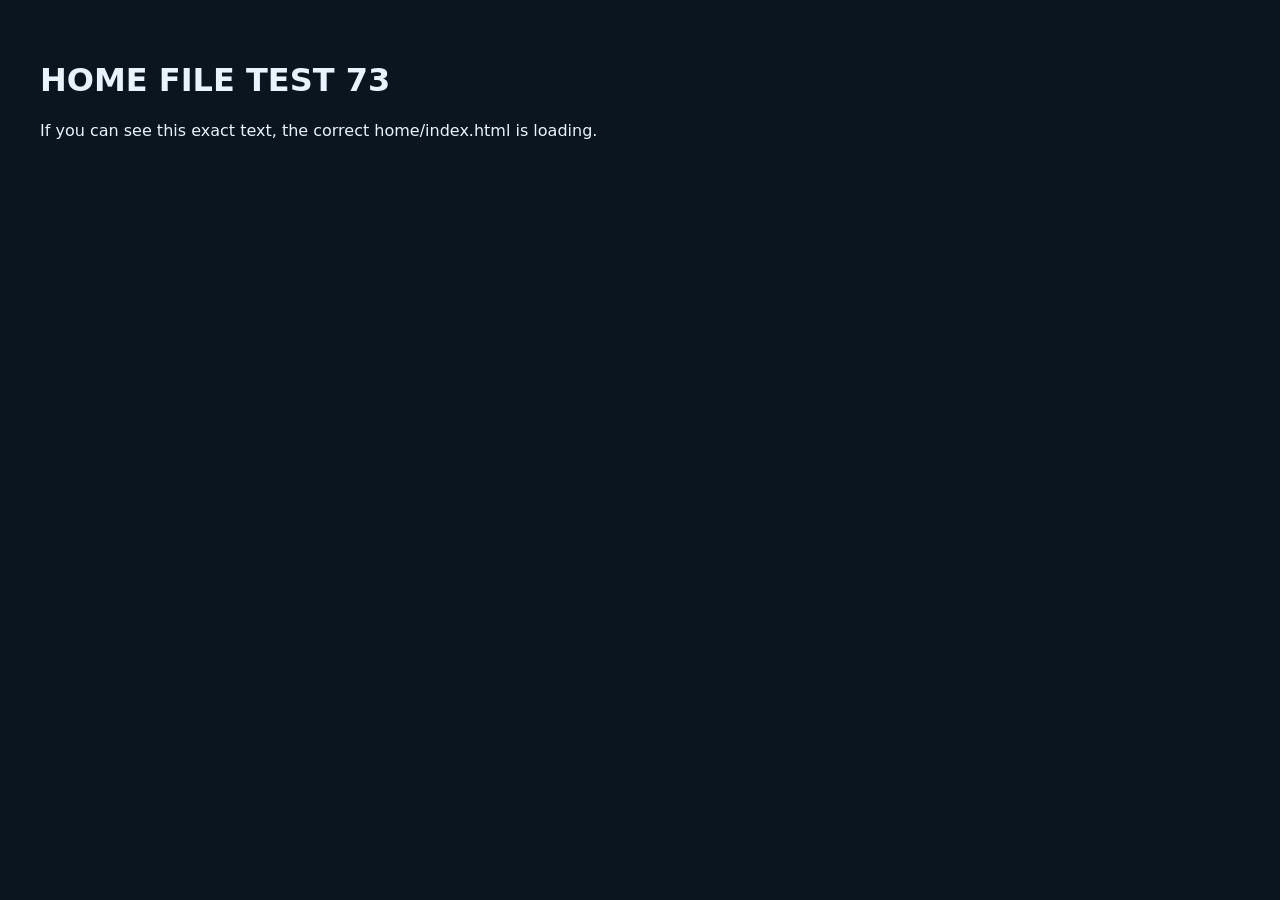
==== commit 423cead7: "Update index.html" ====
--- a/agent-factory/index.html
+++ b/agent-factory/index.html
@@ -3,401 +3,12 @@
 <head>
   <meta charset="UTF-8" />
   <meta name="viewport" content="width=device-width, initial-scale=1.0" />
-  <title>PM — Agent Factory</title>
-  <meta name="description" content="Library and workspace for reusable agent profiles, reasoning layers, contracts, gates, and compatibility defaults." />
-  <link rel="icon" href="data:image/svg+xml,%3Csvg%20xmlns%3D%27http%3A//www.w3.org/2000/svg%27%20viewBox%3D%270%200%2064%2064%27%3E%3Crect%20width%3D%2764%27%20height%3D%2764%27%20rx%3D%2716%27%20fill%3D%27%23111827%27/%3E%3Cpath%20d%3D%27M16%2044V20h10l8%2014%208-14h10v24h-8V32l-7%2012h-6l-7-12v12z%27%20fill%3D%27%23d1d5db%27/%3E%3C/svg%3E" />
+  <title>PM — Home TEST</title>
   <link rel="stylesheet" href="page.css" />
 </head>
-<body>
-  <div class="page-shell">
-    <header class="page-header">
-      <div class="brand">
-        <div class="brand-mark">PM</div>
-        <div class="header-copy">
-          <div class="eyebrow">PM</div>
-          <h1>Agent Factory</h1>
-          <p>Library and workspace for reusable agent profiles. Define reasoning defaults here, then compose them later in Pipelines.</p>
-        </div>
-      </div>
-
-      <nav class="global-nav" aria-label="Primary">
-        <a class="nav-link" href="../">Home</a>
-        <a class="nav-link" href="../projects/">Projects</a>
-        <a class="nav-link" href="../pipelines/">Pipelines</a>
-        <a class="nav-link nav-link--active" href="../agent-factory/">Agent Factory</a>
-        <a class="nav-link" href="../appcreator/">AppCreator</a>
-        <a class="nav-link" href="../portalcreator/">PortalCreator</a>
-        <a class="nav-link" href="../research-core/">Research Core</a>
-        <a class="nav-link" href="../lorecore/">LoreCore</a>
-        <a class="nav-link" href="../game-designer/">Game Designer</a>
-        <a class="nav-link" href="../state/">State</a>
-        <a class="nav-link" href="../settings/">Settings</a>
-      </nav>
-
-      <div class="header-actions">
-        <span class="chip">Library</span>
-        <span class="chip">Workspace</span>
-        <span class="chip">Reusable profiles</span>
-      </div>
-    </header>
-
-    <section class="surface-banner panel">
-      <div>
-        <div class="eyebrow">Surface contract</div>
-        <strong>Agent Factory creates reusable agent profiles</strong>
-      </div>
-      <div class="banner-note">This page defines agents. Pipelines uses them later. State runs them later. Settings decides what providers are possible later.</div>
-    </section>
-
-    <section class="factory-layout">
-      <aside class="panel panel-left">
-        <div class="section-title">
-          <div>
-            <div class="eyebrow">Left rail</div>
-            <h2>Agent library</h2>
-          </div>
-          <span class="status-chip status-chip--good">Reusable inventory</span>
-        </div>
-
-        <div class="stack stack--md">
-          <article class="card card--compact">
-            <div class="eyebrow">Search + filter</div>
-            <div class="field-grid">
-              <label class="inline-field">
-                <span class="soft">Search agents</span>
-                <input class="input" id="agentSearch" placeholder="Search by name, role, subtype..." />
-              </label>
-
-              <label class="inline-field">
-                <span class="soft">Role class</span>
-                <select class="select" id="libraryRoleClass">
-                  <option selected>All</option>
-                  <option>Planner</option>
-                  <option>Coder</option>
-                  <option>Verifier</option>
-                  <option>Auditor</option>
-                  <option>Router</option>
-                  <option>Research</option>
-                  <option>Creative</option>
-                  <option>Systems</option>
-                </select>
-              </label>
-
-              <label class="inline-field">
-                <span class="soft">Subtype</span>
-                <select class="select" id="librarySubtype">
-                  <option selected>All</option>
-                  <option>C++ Coder</option>
-                  <option>Python Coder</option>
-                  <option>JS Generator</option>
-                  <option>Strict Verifier</option>
-                  <option>Structured Planner</option>
-                  <option>Creative Writer</option>
-                </select>
-              </label>
-            </div>
-          </article>
-
-          <article class="card card--compact">
-            <div class="eyebrow">Saved agents</div>
-            <div class="agent-library-list" id="agentLibraryList">
-              <button class="library-card library-card--active" type="button" data-agent-id="cpp_generator_v1">
-                <strong>C++ Generator v1</strong>
-                <span>C++ Coder · systems</span>
-              </button>
-
-              <button class="library-card" type="button" data-agent-id="python_generator_v1">
-                <strong>Python Generator v1</strong>
-                <span>Python Coder · software</span>
-              </button>
-
-              <button class="library-card" type="button" data-agent-id="js_generator_frontend_v1">
-                <strong>JS Generator Frontend v1</strong>
-                <span>JS Coder · frontend</span>
-              </button>
-
-              <button class="library-card" type="button" data-agent-id="planner_structured_v1">
-                <strong>Structured Planner v1</strong>
-                <span>Planner · orchestration</span>
-              </button>
-
-              <button class="library-card" type="button" data-agent-id="strict_verifier_v1">
-                <strong>Strict Verifier v1</strong>
-                <span>Verifier · gatekeeper</span>
-              </button>
-
-              <button class="library-card" type="button" data-agent-id="audit_writer_v1">
-                <strong>Audit Writer v1</strong>
-                <span>Auditor · final review</span>
-              </button>
-            </div>
-          </article>
-
-          <article class="card card--compact">
-            <div class="eyebrow">Library rules</div>
-            <ul class="rule-list">
-              <li>Agent Factory defines reusable profiles.</li>
-              <li>Profiles carry defaults, not live runtime state.</li>
-              <li>Pipelines can override later without mutating the source profile.</li>
-              <li>State and Settings stay separate.</li>
-            </ul>
-          </article>
-        </div>
-      </aside>
-
-      <main class="panel panel-center">
-        <div class="section-title">
-          <div>
-            <div class="eyebrow">Center surface</div>
-            <h2>Agent workspace</h2>
-            <p class="muted">Build or edit a reusable agent profile here. This is where role identity, defaults, contracts and compatibility are defined.</p>
-          </div>
-          <div class="button-row">
-            <button class="button" id="newAgentBtn" type="button">New agent</button>
-            <button class="button" id="cloneAgentBtn" type="button">Clone selected</button>
-            <button class="button button--primary" id="saveAgentBtn" type="button">Save agent</button>
-          </div>
-        </div>
-
-        <section class="workspace-kpis">
-          <article class="metric-card">
-            <span class="soft">Role class</span>
-            <strong id="workspaceRoleClass">Coder</strong>
-          </article>
-          <article class="metric-card">
-            <span class="soft">Subtype</span>
-            <strong id="workspaceSubtype">C++ Coder</strong>
-          </article>
-          <article class="metric-card">
-            <span class="soft">Quorum default</span>
-            <strong id="workspaceQuorum">2-of-3</strong>
-          </article>
-          <article class="metric-card">
-            <span class="soft">Compatibility</span>
-            <strong id="workspaceCompatibility">Pipelines</strong>
-          </article>
-        </section>
-
-        <div class="workspace-grid">
-          <article class="card">
-            <div class="eyebrow">Identity</div>
-            <div class="field-grid">
-              <label class="inline-field">
-                <span class="soft">Agent name</span>
-                <input class="input" id="agentName" value="C++ Generator v1" />
-              </label>
-
-              <label class="inline-field">
-                <span class="soft">Role class</span>
-                <select class="select" id="agentRoleClass">
-                  <option>Planner</option>
-                  <option selected>Coder</option>
-                  <option>Verifier</option>
-                  <option>Auditor</option>
-                  <option>Router</option>
-                  <option>Research</option>
-                  <option>Creative</option>
-                  <option>Systems</option>
-                </select>
-              </label>
-
-              <label class="inline-field">
-                <span class="soft">Subtype</span>
-                <select class="select" id="agentSubtype">
-                  <option>C++ Coder</option>
-                  <option>Python Coder</option>
-                  <option>JS Generator</option>
-                  <option>Backend API Coder</option>
-                </select>
-              </label>
-
-              <label class="inline-field">
-                <span class="soft">Description</span>
-                <textarea class="textarea" id="agentDescription" placeholder="What does this agent exist to do?">Reusable C++ generation profile for native code, modules and compile-first workflows.</textarea>
-              </label>
-            </div>
-          </article>
-
-          <article class="card">
-            <div class="eyebrow">Reasoning + prompt</div>
-            <div class="field-grid">
-              <label class="inline-field">
-                <span class="soft">Reasoning layer</span>
-                <select class="select" id="agentReasoningLayer">
-                  <option>cpp_reasoning_v1</option>
-                  <option selected>cpp_architecture_strict_v1</option>
-                  <option>systems_coder_v1</option>
-                </select>
-              </label>
-
-              <label class="inline-field">
-                <span class="soft">Prompt pack</span>
-                <select class="select" id="agentPromptPack">
-                  <option selected>coder_operating_prompt</option>
-                  <option>systems_prompt_pack</option>
-                  <option>strict_codegen_prompt_pack</option>
-                </select>
-              </label>
-
-              <label class="inline-field">
-                <span class="soft">Default model family</span>
-                <select class="select" id="agentModelFamily">
-                  <option selected>DeepSeek</option>
-                  <option>Starcoder</option>
-                  <option>Llama</option>
-                  <option>Qwen Coder</option>
-                  <option>Ollama Cloud Heavy Coder</option>
-                </select>
-              </label>
-            </div>
-          </article>
-
-          <article class="card">
-            <div class="eyebrow">Contracts + gates</div>
-            <div class="field-grid">
-              <label class="inline-field">
-                <span class="soft">Output contract</span>
-                <select class="select" id="agentOutputContract">
-                  <option selected>raw_cpp_module</option>
-                  <option>raw_cpp_file</option>
-                  <option>patch_only</option>
-                </select>
-              </label>
-
-              <label class="inline-field">
-                <span class="soft">Validation gate</span>
-                <select class="select" id="agentValidationGate">
-                  <option selected>cpp_compile_gate</option>
-                  <option>cpp_static_check</option>
-                  <option>contract_gate_v1</option>
-                </select>
-              </label>
-
-              <label class="inline-field">
-                <span class="soft">Quorum default</span>
-                <select class="select" id="agentQuorumDefault">
-                  <option>single pass</option>
-                  <option selected>2-of-3</option>
-                  <option>3-of-3</option>
-                </select>
-              </label>
-
-              <label class="inline-field">
-                <span class="soft">Fallback policy</span>
-                <select class="select" id="agentFallbackPolicy">
-                  <option selected>explicit fallback only</option>
-                  <option>same family fallback</option>
-                  <option>no fallback</option>
-                </select>
-              </label>
-
-              <label class="inline-field">
-                <span class="soft">Default timeout</span>
-                <select class="select" id="agentTimeoutDefault">
-                  <option>60s</option>
-                  <option>90s</option>
-                  <option selected>120s</option>
-                  <option>150s</option>
-                </select>
-              </label>
-            </div>
-          </article>
-
-          <article class="card">
-            <div class="eyebrow">Compatibility</div>
-            <div class="field-grid">
-              <label class="checkbox-row">
-                <input type="checkbox" checked />
-                <span>Usable in Pipelines</span>
-              </label>
-              <label class="checkbox-row">
-                <input type="checkbox" />
-                <span>Usable in Home discussion</span>
-              </label>
-              <label class="checkbox-row">
-                <input type="checkbox" />
-                <span>Usable in LoreCore discussion mode</span>
-              </label>
-              <label class="checkbox-row">
-                <input type="checkbox" checked />
-                <span>Usable in creator pipeline presets</span>
-              </label>
-            </div>
-          </article>
-        </div>
-      </main>
-
-      <aside class="panel panel-right">
-        <div class="section-title">
-          <div>
-            <div class="eyebrow">Right rail</div>
-            <h2>Tools + preview</h2>
-          </div>
-          <span class="status-chip status-chip--warn">Workspace support</span>
-        </div>
-
-        <div class="stack stack--md">
-          <article class="card card--compact">
-            <div class="eyebrow">Profile summary</div>
-            <strong id="previewAgentName">C++ Generator v1</strong>
-            <p class="muted" id="previewAgentDescription">Reusable C++ generation profile for native code, modules and compile-first workflows.</p>
-          </article>
-
-          <article class="card card--compact">
-            <div class="eyebrow">Prompt preview</div>
-            <div class="preview-box" id="promptPreviewBox">
-              <strong>coder_operating_prompt</strong>
-              <span>Raw code only · no fences · no filler · contract-first generation</span>
-            </div>
-          </article>
-
-          <article class="card card--compact">
-            <div class="eyebrow">Contract preview</div>
-            <div class="preview-box" id="contractPreviewBox">
-              <strong>raw_cpp_module</strong>
-              <span>Output should be a direct C++ module payload with no wrapper prose.</span>
-            </div>
-          </article>
-
-          <article class="card card--compact">
-            <div class="eyebrow">Validation preview</div>
-            <div class="preview-box" id="validationPreviewBox">
-              <strong>cpp_compile_gate</strong>
-              <span>Compile-first validation with syntax and contract checks.</span>
-            </div>
-          </article>
-
-          <article class="card card--compact">
-            <div class="eyebrow">Quick tools</div>
-            <div class="button-grid">
-              <button class="button" id="runSampleTestBtn" type="button">Run sample test</button>
-              <button class="button" id="checkCompatibilityBtn" type="button">Check compatibility</button>
-              <button class="button" id="archiveAgentBtn" type="button">Archive</button>
-            </div>
-          </article>
-        </div>
-      </aside>
-    </section>
-
-    <div id="toast" class="toast" role="status" aria-live="polite"></div>
-  </div>
-
-  <script>
-  (function(){
-    try {
-      const params = new URLSearchParams(window.location.search);
-      const apiBase = params.get('apiBase');
-      if (apiBase) {
-        const normalized = apiBase.replace(/\\/+$/, '');
-        window.PM_API_BASE = normalized;
-        localStorage.setItem('PM_API_BASE', normalized);
-      } else {
-        const saved = localStorage.getItem('PM_API_BASE');
-        if (saved) window.PM_API_BASE = saved;
-      }
-    } catch (error) {}
-  })();
-  </script>
+<body style="background:#0b1520;color:#eaf2fb;font-family:Inter,system-ui,sans-serif;padding:40px;">
+  <h1>HOME FILE TEST 73</h1>
+  <p>If you can see this exact text, the correct home/index.html is loading.</p>
   <script type="module" src="page.js"></script>
 </body>
 </html>
--- a/agent-factory/page.css
+++ b/agent-factory/page.css
@@ -1,960 +1,612 @@
-
 :root {
-  --bg-main: #0a1017;
-  --bg-panel: rgba(17, 24, 39, 0.82);
-  --bg-elevated: rgba(24, 34, 51, 0.92);
-  --bg-soft: rgba(255, 255, 255, 0.04);
-  --bg-strong: rgba(255, 255, 255, 0.08);
-  --text-main: #ecf2ff;
-  --text-muted: #9fb0c7;
-  --text-soft: #7f8ca3;
-  --accent: #7dd3fc;
-  --accent-strong: #38bdf8;
-  --accent-warm: #fbbf24;
-  --accent-green: #34d399;
-  --accent-red: #fb7185;
-  --accent-violet: #a78bfa;
-  --accent-cyan: #22d3ee;
-  --accent-emerald: #10b981;
-  --border-soft: rgba(255, 255, 255, 0.08);
-  --border-strong: rgba(125, 211, 252, 0.2);
-  --shadow-soft: 0 20px 60px rgba(0, 0, 0, 0.35);
-  --radius-xs: 10px;
-  --radius-sm: 14px;
-  --radius-md: 18px;
-  --radius-lg: 24px;
-  --space-2xs: 0.25rem;
-  --space-xs: 0.5rem;
-  --space-sm: 0.75rem;
-  --space-md: 1rem;
-  --space-lg: 1.5rem;
-  --space-xl: 2rem;
-  --space-2xl: 3rem;
-  --font-main: Inter, ui-sans-serif, system-ui, -apple-system, BlinkMacSystemFont, "Segoe UI", sans-serif;
-  --transition-fast: 160ms ease;
-}
-
-* { box-sizing: border-box; }
-
-html, body {
+  --bg: #071019;
+  --bg-2: #0b1520;
+  --panel: rgba(11, 21, 32, 0.92);
+  --panel-2: rgba(15, 27, 40, 0.94);
+  --border: rgba(255,255,255,0.08);
+  --text: #eaf2fb;
+  --muted: #8ea0b5;
+  --accent: #6ee7ff;
+  --accent-2: #8b5cf6;
+  --good: #34d399;
+  --warn: #fbbf24;
+  --bad: #fb7185;
+  --shadow: 0 18px 60px rgba(0,0,0,0.35);
+  --radius: 20px;
+  --chip: rgba(255,255,255,0.05);
+}
+
+* {
+  box-sizing: border-box;
+}
+
+html {
+  color-scheme: dark;
+}
+
+body {
   margin: 0;
-  min-height: 100%;
+  font-family: Inter, ui-sans-serif, system-ui, -apple-system, BlinkMacSystemFont, "Segoe UI", sans-serif;
+  color: var(--text);
   background:
-    radial-gradient(circle at top, rgba(34, 211, 238, 0.08), transparent 30%),
-    radial-gradient(circle at right, rgba(167, 139, 250, 0.08), transparent 25%),
-    linear-gradient(180deg, #07101a 0%, #0a1017 55%, #081019 100%);
-  color: var(--text-main);
-  font-family: var(--font-main);
-}
-
-body { padding: 14px; }
-
-a {
-  color: inherit;
+    radial-gradient(circle at top right, rgba(139,92,246,0.16), transparent 28%),
+    radial-gradient(circle at top left, rgba(110,231,255,0.12), transparent 22%),
+    linear-gradient(180deg, var(--bg), var(--bg-2));
+}
+
+.page-shell {
+  width: min(1840px, calc(100vw - 32px));
+  margin: 18px auto;
+  display: flex;
+  flex-direction: column;
+  gap: 16px;
+}
+
+.page-header,
+.panel,
+.surface-banner {
+  background: linear-gradient(180deg, var(--panel), var(--panel-2));
+  border: 1px solid var(--border);
+  border-radius: 22px;
+  box-shadow: var(--shadow);
+}
+
+.page-header {
+  display: grid;
+  grid-template-columns: auto 1fr auto;
+  gap: 16px;
+  align-items: center;
+  padding: 18px 20px;
+}
+
+.brand {
+  display: flex;
+  align-items: center;
+  gap: 14px;
+}
+
+.brand-mark {
+  width: 42px;
+  height: 42px;
+  border-radius: 14px;
+  display: grid;
+  place-items: center;
+  font-size: 13px;
+  font-weight: 800;
+  color: #08111f;
+  background: linear-gradient(135deg, var(--accent), var(--accent-2));
+  box-shadow: var(--shadow);
+}
+
+.header-copy {
+  min-width: 0;
+}
+
+.eyebrow {
+  color: var(--muted);
+  font-size: 11px;
+  text-transform: uppercase;
+  letter-spacing: 0.14em;
+  margin-bottom: 4px;
+}
+
+.page-header h1,
+.section-title h2,
+.section-title h3 {
+  margin: 0;
+}
+
+.page-header p,
+.muted,
+.footer-note,
+.soft {
+  color: var(--muted);
+  line-height: 1.55;
+}
+
+.page-header p {
+  font-size: 14px;
+  margin: 6px 0 0;
+  max-width: 920px;
+}
+
+.global-nav {
+  display: flex;
+  gap: 8px;
+  flex-wrap: wrap;
+  justify-content: center;
+}
+
+.nav-link,
+.button,
+.select,
+.input,
+.textarea,
+.history-link {
+  border: 1px solid rgba(255,255,255,0.08);
+  border-radius: 12px;
+  background: rgba(255,255,255,0.03);
+  color: var(--text);
   text-decoration: none;
-}
-
-button, input, textarea, select {
-  font: inherit;
-  color: inherit;
-}
-
-button {
-  cursor: pointer;
-  border: 0;
-}
-
-.page-shell {
-  max-width: 1820px;
-  margin: 0 auto;
-  display: grid;
-  gap: var(--space-md);
-}
-
-.page-header {
-  display: grid;
-  grid-template-columns: minmax(0, 1fr) auto auto;
-  gap: var(--space-md);
-  align-items: center;
-  padding: 1rem 1.1rem;
-  border: 1px solid var(--border-soft);
-  border-radius: var(--radius-lg);
-  background: rgba(10, 16, 24, 0.72);
-  backdrop-filter: blur(20px);
-  box-shadow: var(--shadow-soft);
-}
-
-.brand {
-  display: flex;
-  align-items: center;
-  gap: var(--space-md);
-}
-
-.brand-mark {
-  width: 50px;
-  height: 50px;
-  border-radius: 16px;
-  display: grid;
-  place-items: center;
+  padding: 10px 12px;
+  font-size: 13px;
+}
+
+.nav-link {
   font-weight: 700;
-  letter-spacing: 0.08em;
-  background: linear-gradient(160deg, rgba(125, 211, 252, 0.16), rgba(167, 139, 250, 0.18));
-  border: 1px solid var(--border-strong);
-}
-
-.eyebrow {
-  text-transform: uppercase;
-  letter-spacing: 0.16em;
-  color: var(--text-soft);
-  font-size: 0.76rem;
-  margin-bottom: 0.2rem;
-}
-
-h1, h2, h3, h4, p {
-  margin: 0;
-}
-
-h1 { font-size: clamp(1.4rem, 2vw, 2rem); }
-h2 { font-size: 1.05rem; }
-h3 { font-size: 0.96rem; }
-
-.header-copy {
-  display: grid;
-  gap: var(--space-xs);
-}
-
-.header-copy p {
-  max-width: 70ch;
-  color: var(--text-muted);
-}
-
-.global-nav {
-  display: flex;
+}
+
+.nav-link:hover,
+.nav-link--active,
+.history-link:hover {
+  background: rgba(255,255,255,0.07);
+}
+
+.header-actions,
+.button-row,
+.chip-row,
+.button-grid,
+.todo-add-row,
+.composer-actions {
+  display: flex;
+  gap: 8px;
   flex-wrap: wrap;
-  gap: var(--space-xs);
-  justify-content: flex-start;
-}
-
-.nav-link {
-  padding: 0.72rem 0.95rem;
-  border-radius: 999px;
-  border: 1px solid transparent;
-  color: var(--text-muted);
-  transition: background var(--transition-fast), color var(--transition-fast), border-color var(--transition-fast), transform var(--transition-fast);
-}
-
-.nav-link:hover,
-.nav-link:focus-visible {
-  color: var(--text-main);
-  background: rgba(255, 255, 255, 0.06);
-  border-color: var(--border-soft);
-  outline: none;
-  transform: translateY(-1px);
-}
-
-.nav-link--active {
-  color: var(--text-main);
-  background: rgba(125, 211, 252, 0.12);
-  border-color: var(--border-strong);
-}
-
-.header-actions {
-  display: flex;
-  flex-wrap: wrap;
-  justify-content: flex-start;
-  gap: var(--space-xs);
-}
-
-.chip, .status-chip {
+}
+
+.chip,
+.status-chip {
   display: inline-flex;
   align-items: center;
-  gap: 0.45rem;
-  padding: 0.45rem 0.72rem;
+  gap: 8px;
+  padding: 8px 10px;
   border-radius: 999px;
-  background: rgba(255, 255, 255, 0.05);
-  border: 1px solid var(--border-soft);
-  color: var(--text-muted);
-  font-size: 0.84rem;
-}
-
-.status-chip--good { color: #b7f7d6; border-color: rgba(52, 211, 153, 0.22); background: rgba(16, 185, 129, 0.1); }
-.status-chip--warn { color: #f8e4a5; border-color: rgba(251, 191, 36, 0.22); background: rgba(245, 158, 11, 0.12); }
-.status-chip--bad  { color: #fecdd3; border-color: rgba(251, 113, 133, 0.22); background: rgba(251, 113, 133, 0.10); }
-
-.scope-strip {
-  display: grid;
+  background: var(--chip);
+  border: 1px solid rgba(255,255,255,0.04);
+  font-size: 12px;
+  color: var(--text);
+}
+
+.status-chip--good { color: var(--good); }
+.status-chip--warn { color: var(--warn); }
+.status-chip--bad { color: var(--bad); }
+
+.surface-banner {
+  padding: 16px 18px;
+  display: flex;
+  justify-content: space-between;
+  gap: 16px;
+  align-items: center;
+}
+
+.banner-note {
+  color: var(--muted);
+  font-size: 13px;
+  line-height: 1.5;
+  max-width: 620px;
+  text-align: right;
+}
+
+.home-layout {
+  display: grid;
+  grid-template-columns: 290px 1fr 340px;
+  grid-template-rows: auto auto;
+  gap: 16px;
+  align-items: start;
+}
+
+.panel {
+  padding: 18px;
+}
+
+.panel-left {
+  grid-row: 1 / span 2;
+  align-self: stretch;
+}
+
+.panel-right {
+  grid-row: 1;
+}
+
+.calendar-panel {
+  grid-column: 2 / span 2;
+}
+
+.section-title {
+  display: flex;
+  justify-content: space-between;
+  align-items: flex-start;
+  gap: 12px;
+  margin-bottom: 14px;
+}
+
+.section-title--tight {
+  margin-bottom: 10px;
+}
+
+.section-title span {
+  color: var(--muted);
+  font-size: 12px;
+}
+
+.stack {
+  display: grid;
+  gap: 16px;
+}
+
+.stack--md {
+  gap: 16px;
+}
+
+.card {
+  background: rgba(255,255,255,0.025);
+  border: 1px solid rgba(255,255,255,0.05);
+  border-radius: 18px;
+  padding: 14px;
+}
+
+.card--compact {
+  padding: 14px;
+}
+
+.field-grid {
+  display: grid;
+  gap: 12px;
+}
+
+.field-grid--triple {
   grid-template-columns: repeat(3, minmax(0, 1fr));
-  gap: var(--space-md);
-}
-
-.scope-card {
-  padding: var(--space-md);
-  border-radius: var(--radius-md);
-  border: 1px solid var(--border-soft);
-  background: rgba(255, 255, 255, 0.035);
-  display: grid;
-  gap: var(--space-sm);
-}
-
-.scope-card ul {
-  margin: 0;
-  padding-left: 1rem;
-  color: var(--text-muted);
-  display: grid;
-  gap: 0.35rem;
-}
-
-.page-grid {
-  display: grid;
-  gap: var(--space-lg);
-}
-
-.panel {
-  position: relative;
-  min-width: 0;
-  padding: 1rem;
-  border-radius: var(--radius-lg);
-  border: 1px solid var(--border-soft);
-  background: linear-gradient(180deg, rgba(17,24,39,0.86), rgba(10,16,24,0.92));
-  box-shadow: var(--shadow-soft);
-  overflow: hidden;
-}
-
-.panel::after {
-  content: "";
-  position: absolute;
-  inset: 0;
-  pointer-events: none;
-  background: linear-gradient(180deg, rgba(255,255,255,0.04), transparent 20%);
-  opacity: 0.9;
-}
-
-.panel > * { position: relative; z-index: 1; }
-
-.panel-header {
-  display: flex;
-  align-items: flex-start;
-  justify-content: space-between;
-  gap: var(--space-md);
-  margin-bottom: 0.9rem;
-}
-
-.panel-header p {
-  color: var(--text-muted);
-}
-
-.stack {
-  display: grid;
-  gap: var(--space-md);
-}
-
-.stack--sm { gap: var(--space-sm); }
-.stack--lg { gap: var(--space-lg); }
-
-.card,
-.list-item,
-.stage-card,
-.agent-card,
-.output-card,
+}
+
+.inline-field {
+  display: grid;
+  gap: 6px;
+}
+
+.button {
+  cursor: pointer;
+  font-weight: 700;
+  transition: .18s ease;
+}
+
+.button:hover {
+  transform: translateY(-1px);
+  border-color: rgba(110,231,255,0.18);
+}
+
+.button--primary {
+  background: linear-gradient(135deg, rgba(110,231,255,0.18), rgba(139,92,246,0.18));
+  border-color: rgba(110,231,255,0.24);
+}
+
+.workspace-kpis {
+  display: grid;
+  grid-template-columns: repeat(4, minmax(0, 1fr));
+  gap: 12px;
+  margin-bottom: 16px;
+}
+
 .metric-card {
-  padding: var(--space-md);
-  border-radius: var(--radius-md);
-  border: 1px solid var(--border-soft);
-  background: rgba(255, 255, 255, 0.04);
-  transition: transform var(--transition-fast), border-color var(--transition-fast), background var(--transition-fast);
-}
-
-.card:hover,
-.list-item:hover,
-.stage-card:hover,
-.agent-card:hover,
-.output-card:hover,
-.metric-card:hover {
-  transform: translateY(-1px);
-  border-color: var(--border-strong);
-  background: rgba(255, 255, 255, 0.055);
-}
-
-.list-item,
-.stage-card,
-.agent-card {
+  background: rgba(255,255,255,0.025);
+  border: 1px solid rgba(255,255,255,0.05);
+  border-radius: 18px;
+  padding: 14px;
+  display: grid;
+  gap: 6px;
+}
+
+.metric-card strong {
+  font-size: 20px;
+}
+
+.metric-card--mode {
   cursor: pointer;
-}
-
-.list-item--active,
-.stage-card--active,
-.agent-card--active,
-.card--active {
-  border-color: var(--border-strong);
-  background: rgba(125, 211, 252, 0.09);
-}
-
-.meta,
-.card-meta {
-  display: flex;
-  flex-wrap: wrap;
-  gap: var(--space-xs);
-  color: var(--text-soft);
-  font-size: 0.82rem;
-}
-
-.muted { color: var(--text-muted); }
-.soft { color: var(--text-soft); }
-
-.button-row {
-  display: flex;
-  flex-wrap: wrap;
-  gap: var(--space-sm);
-}
-
-.button {
-  padding: 0.78rem 1rem;
-  border-radius: 12px;
-  border: 1px solid var(--border-soft);
-  background: rgba(255,255,255,0.05);
-  color: var(--text-main);
-  transition: transform var(--transition-fast), border-color var(--transition-fast), background var(--transition-fast);
-}
-
-.button:hover,
-.button:focus-visible {
-  outline: none;
-  transform: translateY(-1px);
-  border-color: var(--border-strong);
-  background: rgba(255,255,255,0.08);
-}
-
-.button--primary {
-  background: linear-gradient(180deg, rgba(56,189,248,0.22), rgba(56,189,248,0.12));
-  border-color: rgba(125, 211, 252, 0.38);
-}
-
-.button--ghost {
-  background: transparent;
-}
-
-.input,
-.select,
-.textarea,
-.search {
-  width: 100%;
-  padding: 0.86rem 0.95rem;
+  transition: .18s ease;
+}
+
+.metric-card--mode:hover,
+.metric-card--mode.is-active {
+  border-color: rgba(110,231,255,0.24);
+  background: rgba(110,231,255,0.06);
+}
+
+.home-grid {
+  display: grid;
+  gap: 16px;
+}
+
+.mode-help {
+  padding: 12px;
   border-radius: 14px;
-  border: 1px solid var(--border-soft);
-  background: rgba(255,255,255,0.04);
-  color: var(--text-main);
-  transition: border-color var(--transition-fast), background var(--transition-fast);
-}
-
-.input:focus-visible,
-.select:focus-visible,
-.textarea:focus-visible,
-.search:focus-visible {
-  outline: none;
-  border-color: var(--border-strong);
-  background: rgba(255,255,255,0.06);
-}
-
-.textarea { min-height: 120px; resize: vertical; }
-
-.inline-field {
-  display: grid;
-  gap: 0.45rem;
-}
-
-.field-grid {
-  display: grid;
-  gap: var(--space-md);
-  grid-template-columns: repeat(2, minmax(0, 1fr));
-}
-
-.key-value {
-  display: grid;
-  gap: var(--space-xs);
-}
-
-.key-value strong {
-  font-size: 0.82rem;
+  background: rgba(255,255,255,0.03);
+  border: 1px solid rgba(255,255,255,0.05);
+  color: var(--muted);
+  line-height: 1.5;
+  font-size: 13px;
+}
+
+.chat-thread {
+  display: grid;
+  gap: 12px;
+  max-height: 560px;
+  overflow: auto;
+  padding-right: 4px;
+}
+
+.chat-bubble {
+  display: grid;
+  gap: 8px;
+  padding: 14px;
+  border-radius: 18px;
+  border: 1px solid rgba(255,255,255,0.05);
+  background: rgba(255,255,255,0.025);
+}
+
+.chat-bubble--user {
+  margin-left: auto;
+  max-width: 78%;
+  background: rgba(110,231,255,0.06);
+  border-color: rgba(110,231,255,0.14);
+}
+
+.chat-bubble--assistant {
+  max-width: 88%;
+}
+
+.chat-bubble-head {
+  font-size: 11px;
   text-transform: uppercase;
   letter-spacing: 0.12em;
-  color: var(--text-soft);
-}
-
-.key-value span {
-  color: var(--text-muted);
-}
-
-.table-wrap {
-  overflow: auto;
-  border-radius: var(--radius-md);
-  border: 1px solid var(--border-soft);
-}
-
-.table {
+  color: var(--muted);
+}
+
+.chip-row--inside {
+  margin-top: -2px;
+}
+
+.composer-box {
+  display: grid;
+  gap: 10px;
+  margin-top: 14px;
+  padding-top: 14px;
+  border-top: 1px solid rgba(255,255,255,0.06);
+}
+
+.composer-textarea {
+  min-height: 120px;
+}
+
+.chat-history-list {
+  display: grid;
+  gap: 6px;
+}
+
+.history-link {
+  display: flex;
+  align-items: center;
+  gap: 10px;
+  padding: 9px 10px;
+  min-height: 38px;
+  font-weight: 600;
+}
+
+.history-link__dot {
+  width: 8px;
+  height: 8px;
+  border-radius: 999px;
+  background: rgba(110,231,255,0.8);
+  flex-shrink: 0;
+}
+
+.history-link__title {
+  overflow: hidden;
+  text-overflow: ellipsis;
+  white-space: nowrap;
+}
+
+.history-link--active {
+  border-color: rgba(110,231,255,0.24);
+  background: rgba(110,231,255,0.06);
+}
+
+.history-link--folder {
+  border-color: rgba(52,211,153,0.18);
+  background: rgba(52,211,153,0.06);
+}
+
+.tag-button {
+  padding-inline: 10px;
+}
+
+.tag-button--active {
+  background: rgba(255,255,255,0.09);
+}
+
+.todo-list {
+  display: grid;
+  gap: 8px;
+}
+
+.todo-item {
+  display: flex;
+  gap: 10px;
+  align-items: flex-start;
+  padding: 12px;
+  border-radius: 14px;
+  background: rgba(255,255,255,0.03);
+  border: 1px solid rgba(255,255,255,0.05);
+}
+
+.todo-item input {
+  margin-top: 2px;
+  accent-color: var(--accent);
+}
+
+.todo-item__body {
+  display: grid;
+  gap: 4px;
+}
+
+.todo-item__body strong {
+  font-size: 13px;
+}
+
+.todo-item__body span {
+  color: var(--muted);
+  font-size: 12px;
+  line-height: 1.5;
+}
+
+.calendar-grid {
+  display: grid;
+  grid-template-columns: repeat(7, minmax(0, 1fr));
+  gap: 12px;
+}
+
+.calendar-day {
+  background: rgba(255,255,255,0.025);
+  border: 1px solid rgba(255,255,255,0.05);
+  border-radius: 18px;
+  padding: 14px;
+  display: grid;
+  gap: 10px;
+}
+
+.calendar-day--today {
+  border-color: rgba(110,231,255,0.24);
+  background: rgba(110,231,255,0.05);
+}
+
+.calendar-day__head {
+  display: flex;
+  justify-content: space-between;
+  gap: 8px;
+  align-items: center;
+}
+
+.calendar-day__head strong {
+  font-size: 14px;
+}
+
+.calendar-entry {
+  display: grid;
+  gap: 4px;
+  padding: 10px;
+  border-radius: 12px;
+  background: rgba(255,255,255,0.04);
+  border: 1px solid rgba(255,255,255,0.05);
+}
+
+.calendar-entry--good {
+  border-color: rgba(52,211,153,0.24);
+}
+
+.calendar-entry--warn {
+  border-color: rgba(251,191,36,0.24);
+}
+
+.calendar-entry span {
+  color: var(--muted);
+  font-size: 12px;
+}
+
+.textarea {
   width: 100%;
-  border-collapse: collapse;
-  min-width: 720px;
-}
-
-.table th,
-.table td {
-  padding: 0.9rem 1rem;
-  text-align: left;
-  border-bottom: 1px solid rgba(255,255,255,0.06);
-}
-
-.table th {
-  color: var(--text-soft);
-  font-size: 0.82rem;
-  text-transform: uppercase;
-  letter-spacing: 0.12em;
-  background: rgba(255,255,255,0.03);
-}
-
-.table tbody tr {
-  cursor: pointer;
-  transition: background var(--transition-fast);
-}
-
-.table tbody tr:hover,
-.table tbody tr.is-active {
-  background: rgba(125, 211, 252, 0.08);
-}
-
-.kpi-grid {
-  display: grid;
-  gap: var(--space-md);
-  grid-template-columns: repeat(3, minmax(0, 1fr));
-}
-
-.metric-card strong {
-  display: block;
-  margin-top: 0.35rem;
-  font-size: 1.35rem;
-}
-
-.tag-row {
-  display: flex;
-  flex-wrap: wrap;
-  gap: var(--space-xs);
-}
-
-.tag {
-  display: inline-flex;
-  align-items: center;
-  padding: 0.34rem 0.58rem;
-  border-radius: 999px;
-  background: rgba(167, 139, 250, 0.1);
-  border: 1px solid rgba(167, 139, 250, 0.18);
-  color: #ddd6fe;
-  font-size: 0.78rem;
-}
-
-.separator {
-  height: 1px;
-  background: rgba(255, 255, 255, 0.07);
-}
-
-.chat-stream {
-  display: grid;
-  gap: var(--space-md);
-  max-height: 760px;
-  overflow: auto;
-  padding-right: 0.2rem;
-}
-
-.message {
-  display: grid;
-  gap: var(--space-sm);
-  align-content: start;
-}
-
-.message__bubble {
-  padding: 1rem;
-  border-radius: 18px;
-  border: 1px solid var(--border-soft);
-  background: rgba(255,255,255,0.05);
-}
-
-.message--user .message__bubble {
-  background: rgba(56, 189, 248, 0.11);
-  border-color: rgba(125, 211, 252, 0.2);
-}
-
-.message-head {
-  display: flex;
-  justify-content: space-between;
-  gap: var(--space-sm);
-  color: var(--text-soft);
-  font-size: 0.8rem;
-}
-
-.model-lane {
-  display: grid;
-  gap: var(--space-sm);
-}
-
-.model-lane__header {
-  display: flex;
-  align-items: center;
-  gap: var(--space-xs);
-  color: var(--text-muted);
-  font-size: 0.82rem;
-}
-
-.model-lane__header strong { color: var(--text-main); }
-
-.model-nest {
-  margin-left: 1.25rem;
-  padding-left: 1rem;
-  border-left: 1px dashed rgba(125,211,252,0.25);
-  display: grid;
-  gap: var(--space-sm);
-}
-
-.calendar-grid {
-  display: grid;
-  grid-template-columns: repeat(7, minmax(0, 1fr));
-  gap: var(--space-sm);
-}
-
-.calendar-day {
-  padding: 0.8rem;
-  min-height: 98px;
+  min-height: 110px;
+  resize: vertical;
+  background: #0b1520;
+  color: var(--text);
+  border: 1px solid var(--border);
   border-radius: 14px;
-  border: 1px solid var(--border-soft);
-  background: rgba(255,255,255,0.035);
-  display: grid;
-  gap: 0.5rem;
-}
-
-.calendar-day strong {
-  font-size: 0.82rem;
-  color: var(--text-soft);
-}
-
-.event-pill {
-  display: inline-flex;
-  padding: 0.22rem 0.5rem;
-  border-radius: 999px;
-  background: rgba(52, 211, 153, 0.12);
-  border: 1px solid rgba(52, 211, 153, 0.2);
-  color: #b7f7d6;
-  font-size: 0.72rem;
-  width: fit-content;
-}
-
-.progress {
-  height: 10px;
-  border-radius: 999px;
-  background: rgba(255,255,255,0.06);
-  overflow: hidden;
-}
-
-.progress > span {
-  display: block;
-  height: 100%;
-  border-radius: inherit;
-  background: linear-gradient(90deg, rgba(125, 211, 252, 0.75), rgba(167, 139, 250, 0.75));
-}
-
-.flow {
-  display: grid;
-  gap: var(--space-md);
-}
-
-.flow-path {
-  display: grid;
-  gap: var(--space-md);
-}
-
-.flow-arrow {
-  display: flex;
-  align-items: center;
-  gap: var(--space-sm);
-  color: var(--text-soft);
-  font-size: 0.82rem;
-}
-
-.flow-arrow::before {
-  content: "";
-  width: 24px;
-  height: 1px;
-  background: rgba(125,211,252,0.25);
-}
-
-.two-col {
-  display: grid;
-  gap: var(--space-md);
-  grid-template-columns: repeat(2, minmax(0, 1fr));
-}
-
-.three-col {
-  display: grid;
-  gap: var(--space-md);
-  grid-template-columns: repeat(3, minmax(0, 1fr));
-}
-
-.log-list,
-.timeline {
-  display: grid;
-  gap: var(--space-sm);
-}
-
-.timeline-item {
-  display: grid;
-  gap: 0.28rem;
-  padding-left: 1rem;
-  border-left: 1px solid rgba(125,211,252,0.18);
-}
-
-.timeline-item small { color: var(--text-soft); }
-
-.agent-preview {
-  padding: var(--space-md);
-  border-radius: var(--radius-md);
-  background: linear-gradient(180deg, rgba(255,255,255,0.06), rgba(255,255,255,0.03));
-  border: 1px solid var(--border-soft);
-}
-
-.agent-badge {
-  display: inline-flex;
-  align-items: center;
-  gap: 0.4rem;
-  padding: 0.25rem 0.55rem;
-  border-radius: 999px;
-  font-size: 0.74rem;
-  border: 1px solid var(--border-soft);
-  color: var(--text-soft);
-}
-
-.agent-badge--mock {
-  color: #fde68a;
-  border-color: rgba(251, 191, 36, 0.28);
-  background: rgba(245, 158, 11, 0.12);
-}
-
-.output-grid {
-  display: grid;
-  gap: var(--space-md);
-  grid-template-columns: repeat(2, minmax(0, 1fr));
+  padding: 12px;
+  font: inherit;
+}
+
+.textarea--sm {
+  min-height: 88px;
 }
 
 .toast {
   position: fixed;
-  right: 24px;
-  bottom: 24px;
-  padding: 0.9rem 1rem;
+  right: 18px;
+  bottom: 18px;
+  z-index: 50;
+  min-width: 260px;
+  max-width: 420px;
+  padding: 12px 14px;
   border-radius: 14px;
-  border: 1px solid var(--border-strong);
-  background: rgba(17,24,39,0.96);
-  color: var(--text-main);
-  box-shadow: var(--shadow-soft);
+  border: 1px solid var(--border);
+  background: rgba(10, 17, 24, 0.94);
+  color: var(--text);
+  box-shadow: var(--shadow);
   opacity: 0;
-  transform: translateY(10px);
   pointer-events: none;
-  transition: opacity var(--transition-fast), transform var(--transition-fast);
-  z-index: 1000;
+  transform: translateY(8px);
+  transition: .18s ease;
 }
 
 .toast.is-visible {
   opacity: 1;
+  pointer-events: auto;
   transform: translateY(0);
 }
 
-.footer-note {
-  color: var(--text-soft);
-  text-align: center;
-  font-size: 0.84rem;
-  padding: 0 var(--space-md) var(--space-lg);
-}
-
-@media (max-width: 1280px) {
+.toast.good { border-color: rgba(52,211,153,0.3); }
+.toast.warn { border-color: rgba(251,191,36,0.3); }
+.toast.bad { border-color: rgba(251,113,133,0.3); }
+
+@media (max-width: 1650px) {
+  .home-layout {
+    grid-template-columns: 280px 1fr;
+  }
+
+  .panel-right,
+  .calendar-panel {
+    grid-column: 1 / -1;
+  }
+}
+
+@media (max-width: 1450px) {
   .page-header {
     grid-template-columns: 1fr;
   }
 
-  .scope-strip,
-  .kpi-grid,
-  .output-grid,
-  .three-col,
-  .field-grid,
-  .two-col {
+  .global-nav,
+  .header-actions,
+  .button-row,
+  .composer-actions {
+    justify-content: flex-start;
+  }
+
+  .workspace-kpis,
+  .field-grid--triple,
+  .calendar-grid {
+    grid-template-columns: repeat(2, minmax(0, 1fr));
+  }
+}
+
+@media (max-width: 1180px) {
+  .page-shell {
+    width: min(100vw - 18px, 1840px);
+  }
+
+  .home-layout {
     grid-template-columns: 1fr;
   }
-}
-
-@media (max-width: 1024px) {
-  body { padding: var(--space-md); }
-  .calendar-grid { grid-template-columns: repeat(2, minmax(0, 1fr)); }
-}
-
-.page-grid--state {
-  grid-template-columns: 290px minmax(0, 1fr) 340px;
-  align-items: start;
-}
-
-@media (max-width: 1260px) {
-  .page-grid--state {
+
+  .workspace-kpis,
+  .field-grid--triple,
+  .calendar-grid {
     grid-template-columns: 1fr;
   }
-}
-
-
-.button-row--compact {
-  display: flex;
-  flex-wrap: wrap;
-  gap: 0.55rem;
-}
-
-.lane-card {
-  border-color: var(--border-soft);
-}
-
-.lane-card--good {
-  border-color: rgba(52, 211, 153, 0.26);
-  background: rgba(16, 185, 129, 0.08);
-}
-
-.lane-card--warn {
-  border-color: rgba(251, 191, 36, 0.24);
-  background: rgba(245, 158, 11, 0.08);
-}
-
-.lane-card--bad {
-  border-color: rgba(251, 113, 133, 0.24);
-  background: rgba(251, 113, 133, 0.08);
-}
-
-button:disabled {
-  opacity: 0.45;
-  cursor: not-allowed;
-}
-
-.code-block { white-space: pre-wrap; word-break: break-word; padding: 0.9rem; border-radius: 14px; background: rgba(255,255,255,0.05); border: 1px solid rgba(255,255,255,0.08); color: var(--text-muted); max-height: 22rem; overflow: auto; }
-
-
-
-.block-gap { margin-top: 0.8rem; }
-.count-pill {
-  display: inline-flex;
-  min-width: 2rem;
-  justify-content: center;
-  padding: 0.3rem 0.55rem;
-  border-radius: 999px;
-  background: rgba(255,255,255,0.06);
-  border: 1px solid var(--border-soft);
-  color: var(--text-muted);
-  font-size: 0.8rem;
-}
-.toast {
-  position: fixed;
-  right: 1rem;
-  bottom: 1rem;
-  padding: 0.8rem 1rem;
-  border-radius: 14px;
-  background: rgba(10,16,24,0.94);
-  border: 1px solid var(--border-soft);
-  color: var(--text-main);
-  box-shadow: var(--shadow-soft);
-  opacity: 0;
-  transform: translateY(8px);
-  pointer-events: none;
-  transition: opacity var(--transition-fast), transform var(--transition-fast);
-}
-.toast.is-visible { opacity: 1; transform: translateY(0); }
-
-
-.scope-drawer {
-  border: 1px solid var(--border-soft);
-  border-radius: var(--radius-md);
-  background: rgba(255,255,255,0.03);
-  overflow: hidden;
-}
-
-.scope-drawer > summary {
-  list-style: none;
-  cursor: pointer;
-  padding: 0.8rem 0.9rem;
-  display: flex;
-  justify-content: space-between;
-  align-items: flex-start;
-  gap: var(--space-md);
-}
-
-.scope-drawer > summary::-webkit-details-marker { display: none; }
-
-.scope-drawer__hint {
-  display: inline-flex;
-  align-items: center;
-  padding: 0.32rem 0.58rem;
-  border-radius: 999px;
-  border: 1px solid var(--border-soft);
-  background: rgba(255,255,255,0.04);
-  color: var(--text-soft);
-  font-size: 0.76rem;
-}
-
-.scope-drawer[open] .scope-drawer__hint { color: var(--text-main); border-color: var(--border-strong); }
-
-.scope-drawer .scope-strip {
-  padding: 0 0.9rem 0.9rem;
-  margin: 0;
-}
-
-.panel-right {
-  display: flex;
-  flex-direction: column;
-  min-height: 0;
-  position: sticky;
-  top: 12px;
-  max-height: calc(100vh - 92px);
-}
-
-.panel-right > .stack,
-.panel-right > #projectInspector,
-.panel-right > #pipelineInspector {
-  overflow: auto;
-  min-height: 0;
-  padding-right: 0.18rem;
-}
-
-.panel-right .card,
-.panel-right .output-card {
-  padding: 0.78rem;
-}
-
-@media (max-width: 1260px) {
-  .panel-right {
-    position: relative;
-    top: auto;
-    max-height: none;
-  }
-
-  .panel-right > .stack,
-  .panel-right > #projectInspector,
-  .panel-right > #pipelineInspector {
-    overflow: visible;
-    padding-right: 0;
-  }
-}
-
-
-/* pass 6: final shell tightening across pages */
-body { padding: 10px; }
-.page-shell { max-width: 1760px; gap: 0.82rem; }
-.page-header {
-  gap: 0.78rem;
-  padding: 0.82rem 0.95rem;
-  border-radius: 22px;
-}
-.brand { gap: 0.78rem; }
-.brand-mark {
-  width: 44px;
-  height: 44px;
-  border-radius: 14px;
-}
-.header-copy { gap: 0.36rem; }
-.header-copy p {
-  max-width: 62ch;
-  font-size: 0.94rem;
-  line-height: 1.45;
-}
-.global-nav {
-  gap: 0.32rem;
-  row-gap: 0.32rem;
-}
-.nav-link {
-  padding: 0.58rem 0.78rem;
-  font-size: 0.88rem;
-}
-.header-actions { gap: 0.35rem; }
-.chip, .status-chip {
-  padding: 0.35rem 0.6rem;
-  font-size: 0.77rem;
-}
-.panel {
-  padding: 0.9rem;
-  border-radius: 22px;
-}
-.panel-header { margin-bottom: 0.78rem; }
-.card,
-.list-item,
-.stage-card,
-.agent-card,
-.output-card,
-.metric-card {
-  padding: 0.88rem;
-}
-.button { padding: 0.7rem 0.92rem; }
-.scope-drawer > summary,
-.ops-drawer > summary {
-  padding: 0.72rem 0.82rem;
-}
-.scope-drawer .scope-strip,
-.ops-drawer__body {
-  padding-left: 0.82rem;
-  padding-right: 0.82rem;
-  padding-bottom: 0.82rem;
-}
-.page-grid--state,
-.page-grid--state-cockpit {
-  gap: 0.95rem;
-  grid-template-columns: 270px minmax(0, 1fr) 314px;
-}
-.footer-note {
-  padding: 0 0.8rem 0.9rem;
-  font-size: 0.78rem;
-}
-@media (max-width: 1280px) {
-  body { padding: 0.62rem; }
-  .page-shell { gap: 0.72rem; }
-}
-
-
-/* pass 6: agent factory board overhaul */
-.page-grid--agent {
-  grid-template-columns: 272px minmax(0, 1fr) 316px;
-  align-items: start;
-}
-.agent-side,
-.agent-rail {
-  position: sticky;
-  top: 10px;
-  max-height: calc(100vh - 80px);
-}
-.agent-side .stack,
-.agent-rail .stack {
-  overflow: auto;
-  min-height: 0;
-  padding-right: 0.16rem;
-}
-.agent-board-grid {
-  margin-top: var(--space-md);
-}
-.agent-blueprint-grid {
-  display: grid;
-  gap: var(--space-sm);
-  grid-template-columns: repeat(2, minmax(0, 1fr));
-}
-@media (max-width: 1260px) {
-  .page-grid--agent {
-    grid-template-columns: 1fr;
-  }
-  .agent-side,
-  .agent-rail {
-    position: relative;
-    top: auto;
-    max-height: none;
-  }
-  .agent-side .stack,
-  .agent-rail .stack {
-    overflow: visible;
-    padding-right: 0;
-  }
-}
-@media (max-width: 860px) {
-  .agent-blueprint-grid {
-    grid-template-columns: 1fr;
-  }
-}
+
+  .page-header,
+  .surface-banner {
+    display: grid;
+    gap: 12px;
+  }
+
+  .banner-note {
+    text-align: left;
+    max-width: none;
+  }
+}
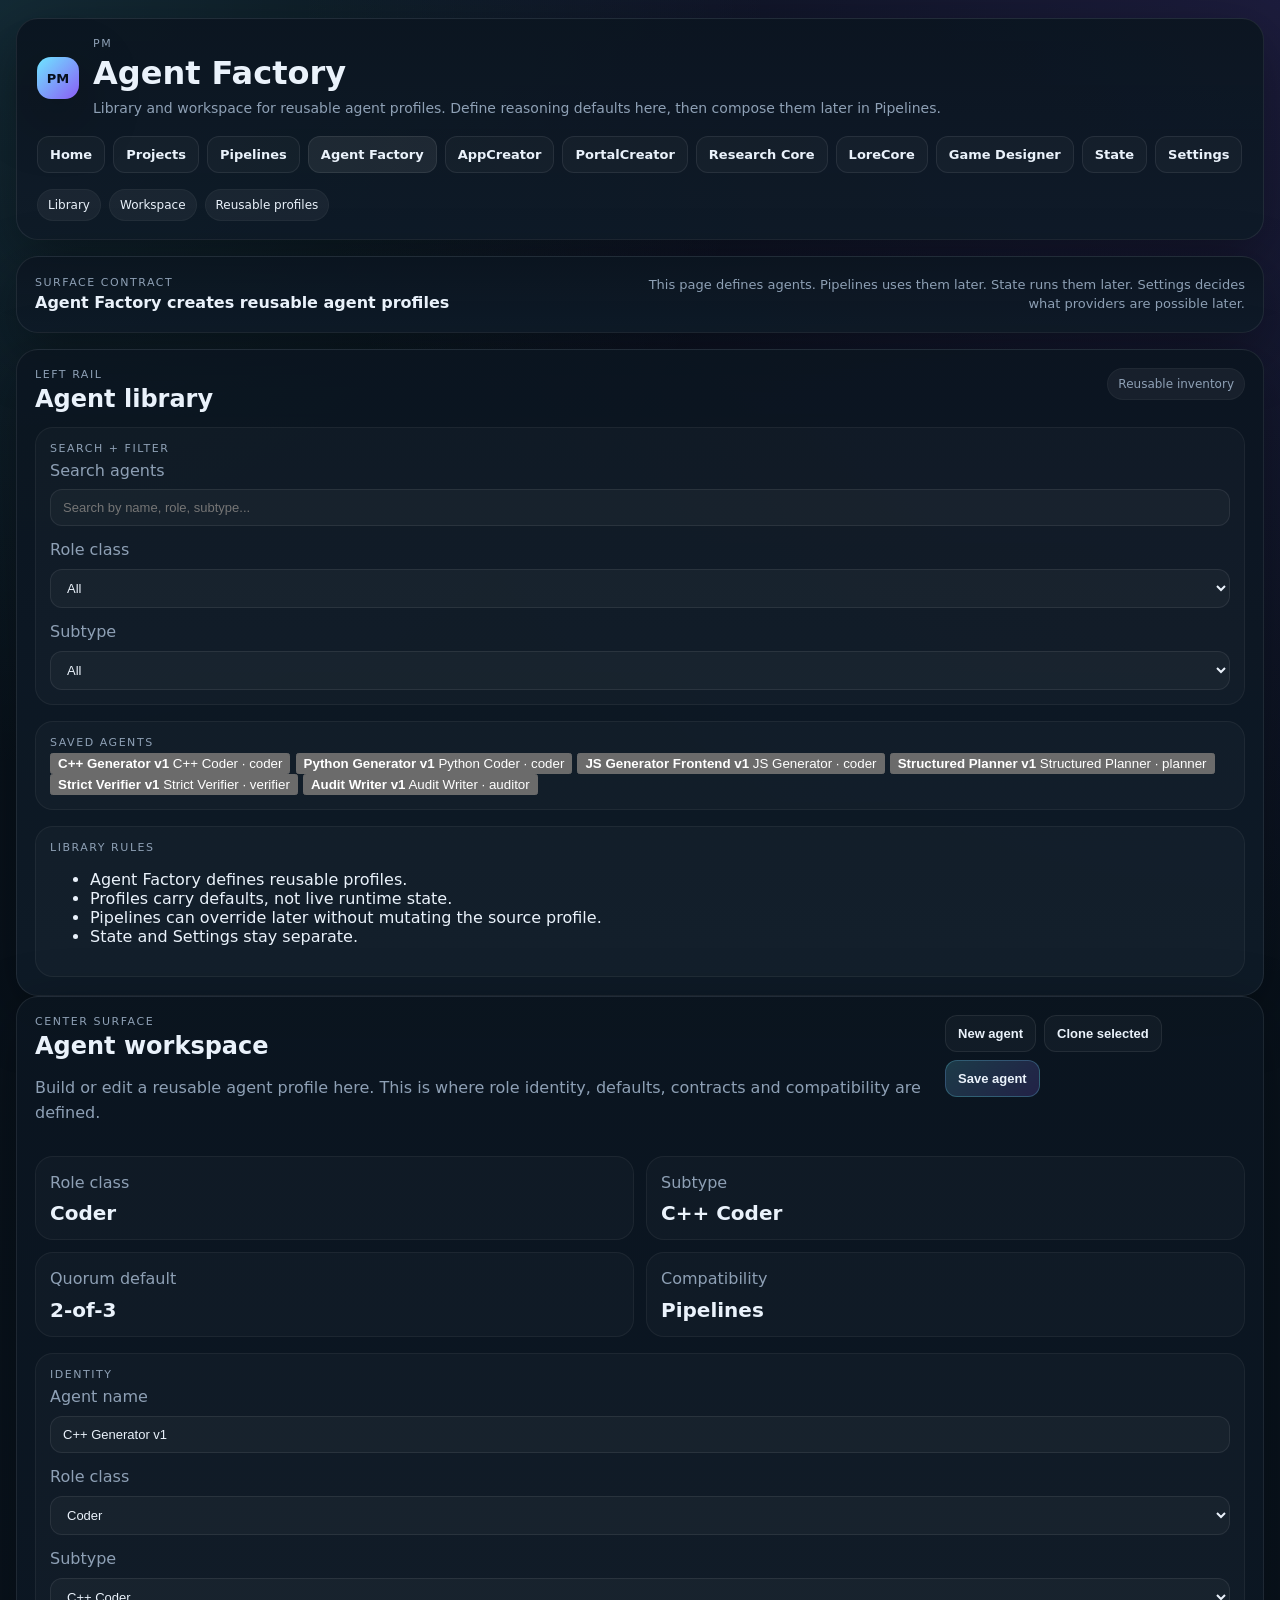
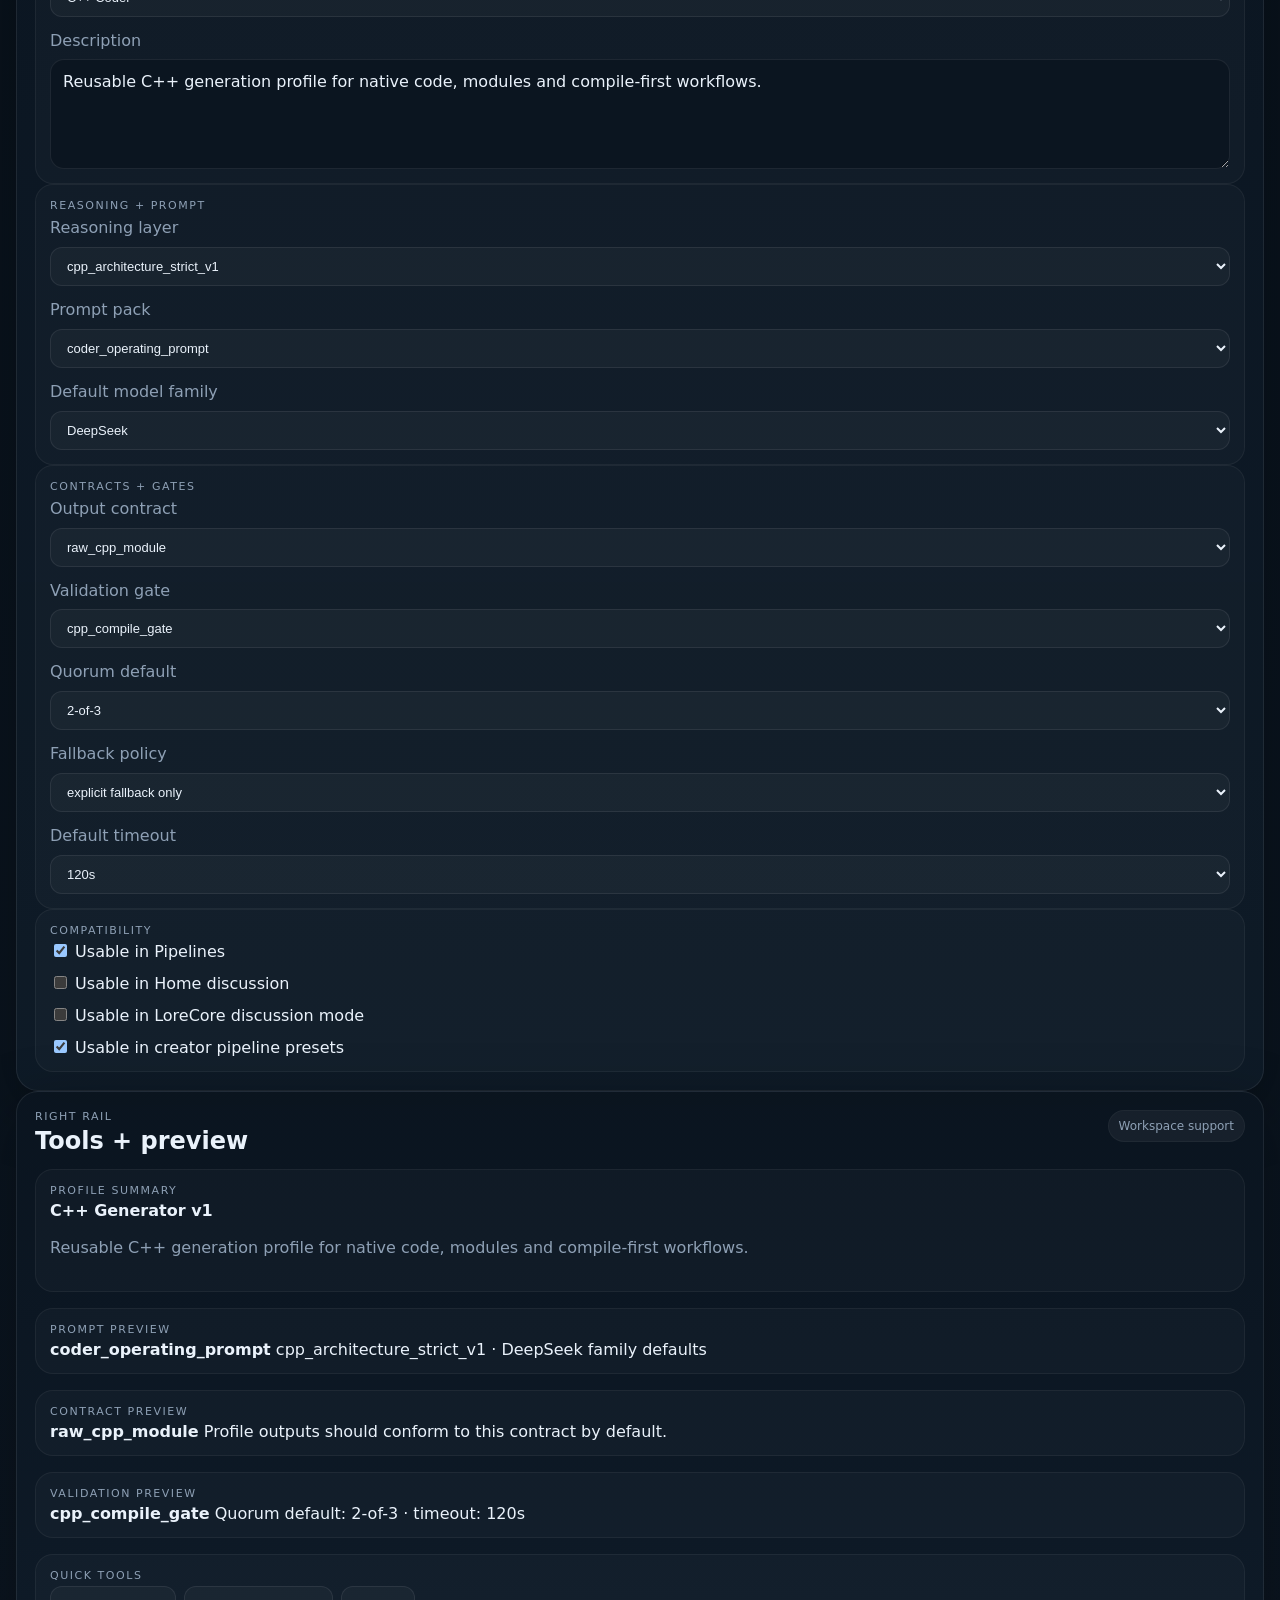
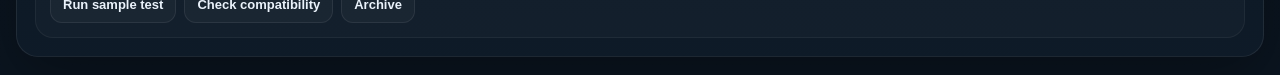
==== commit 3af01e32: "Update index.html" ====
--- a/agent-factory/index.html
+++ b/agent-factory/index.html
@@ -3,12 +3,401 @@
 <head>
   <meta charset="UTF-8" />
   <meta name="viewport" content="width=device-width, initial-scale=1.0" />
-  <title>PM — Home TEST</title>
+  <title>PM — Agent Factory</title>
+  <meta name="description" content="Library and workspace for reusable agent profiles, reasoning layers, contracts, gates, and compatibility defaults." />
+  <link rel="icon" href="data:image/svg+xml,%3Csvg%20xmlns%3D%27http%3A//www.w3.org/2000/svg%27%20viewBox%3D%270%200%2064%2064%27%3E%3Crect%20width%3D%2764%27%20height%3D%2764%27%20rx%3D%2716%27%20fill%3D%27%23111827%27/%3E%3Cpath%20d%3D%27M16%2044V20h10l8%2014%208-14h10v24h-8V32l-7%2012h-6l-7-12v12z%27%20fill%3D%27%23d1d5db%27/%3E%3C/svg%3E" />
   <link rel="stylesheet" href="page.css" />
 </head>
-<body style="background:#0b1520;color:#eaf2fb;font-family:Inter,system-ui,sans-serif;padding:40px;">
-  <h1>HOME FILE TEST 73</h1>
-  <p>If you can see this exact text, the correct home/index.html is loading.</p>
+<body>
+  <div class="page-shell">
+    <header class="page-header">
+      <div class="brand">
+        <div class="brand-mark">PM</div>
+        <div class="header-copy">
+          <div class="eyebrow">PM</div>
+          <h1>Agent Factory</h1>
+          <p>Library and workspace for reusable agent profiles. Define reasoning defaults here, then compose them later in Pipelines.</p>
+        </div>
+      </div>
+
+      <nav class="global-nav" aria-label="Primary">
+        <a class="nav-link" href="../">Home</a>
+        <a class="nav-link" href="../projects/">Projects</a>
+        <a class="nav-link" href="../pipelines/">Pipelines</a>
+        <a class="nav-link nav-link--active" href="../agent-factory/">Agent Factory</a>
+        <a class="nav-link" href="../appcreator/">AppCreator</a>
+        <a class="nav-link" href="../portalcreator/">PortalCreator</a>
+        <a class="nav-link" href="../research-core/">Research Core</a>
+        <a class="nav-link" href="../lorecore/">LoreCore</a>
+        <a class="nav-link" href="../game-designer/">Game Designer</a>
+        <a class="nav-link" href="../state/">State</a>
+        <a class="nav-link" href="../settings/">Settings</a>
+      </nav>
+
+      <div class="header-actions">
+        <span class="chip">Library</span>
+        <span class="chip">Workspace</span>
+        <span class="chip">Reusable profiles</span>
+      </div>
+    </header>
+
+    <section class="surface-banner panel">
+      <div>
+        <div class="eyebrow">Surface contract</div>
+        <strong>Agent Factory creates reusable agent profiles</strong>
+      </div>
+      <div class="banner-note">This page defines agents. Pipelines uses them later. State runs them later. Settings decides what providers are possible later.</div>
+    </section>
+
+    <section class="factory-layout">
+      <aside class="panel panel-left">
+        <div class="section-title">
+          <div>
+            <div class="eyebrow">Left rail</div>
+            <h2>Agent library</h2>
+          </div>
+          <span class="status-chip status-chip--good">Reusable inventory</span>
+        </div>
+
+        <div class="stack stack--md">
+          <article class="card card--compact">
+            <div class="eyebrow">Search + filter</div>
+            <div class="field-grid">
+              <label class="inline-field">
+                <span class="soft">Search agents</span>
+                <input class="input" id="agentSearch" placeholder="Search by name, role, subtype..." />
+              </label>
+
+              <label class="inline-field">
+                <span class="soft">Role class</span>
+                <select class="select" id="libraryRoleClass">
+                  <option selected>All</option>
+                  <option>Planner</option>
+                  <option>Coder</option>
+                  <option>Verifier</option>
+                  <option>Auditor</option>
+                  <option>Router</option>
+                  <option>Research</option>
+                  <option>Creative</option>
+                  <option>Systems</option>
+                </select>
+              </label>
+
+              <label class="inline-field">
+                <span class="soft">Subtype</span>
+                <select class="select" id="librarySubtype">
+                  <option selected>All</option>
+                  <option>C++ Coder</option>
+                  <option>Python Coder</option>
+                  <option>JS Generator</option>
+                  <option>Strict Verifier</option>
+                  <option>Structured Planner</option>
+                  <option>Creative Writer</option>
+                </select>
+              </label>
+            </div>
+          </article>
+
+          <article class="card card--compact">
+            <div class="eyebrow">Saved agents</div>
+            <div class="agent-library-list" id="agentLibraryList">
+              <button class="library-card library-card--active" type="button" data-agent-id="cpp_generator_v1">
+                <strong>C++ Generator v1</strong>
+                <span>C++ Coder · systems</span>
+              </button>
+
+              <button class="library-card" type="button" data-agent-id="python_generator_v1">
+                <strong>Python Generator v1</strong>
+                <span>Python Coder · software</span>
+              </button>
+
+              <button class="library-card" type="button" data-agent-id="js_generator_frontend_v1">
+                <strong>JS Generator Frontend v1</strong>
+                <span>JS Coder · frontend</span>
+              </button>
+
+              <button class="library-card" type="button" data-agent-id="planner_structured_v1">
+                <strong>Structured Planner v1</strong>
+                <span>Planner · orchestration</span>
+              </button>
+
+              <button class="library-card" type="button" data-agent-id="strict_verifier_v1">
+                <strong>Strict Verifier v1</strong>
+                <span>Verifier · gatekeeper</span>
+              </button>
+
+              <button class="library-card" type="button" data-agent-id="audit_writer_v1">
+                <strong>Audit Writer v1</strong>
+                <span>Auditor · final review</span>
+              </button>
+            </div>
+          </article>
+
+          <article class="card card--compact">
+            <div class="eyebrow">Library rules</div>
+            <ul class="rule-list">
+              <li>Agent Factory defines reusable profiles.</li>
+              <li>Profiles carry defaults, not live runtime state.</li>
+              <li>Pipelines can override later without mutating the source profile.</li>
+              <li>State and Settings stay separate.</li>
+            </ul>
+          </article>
+        </div>
+      </aside>
+
+      <main class="panel panel-center">
+        <div class="section-title">
+          <div>
+            <div class="eyebrow">Center surface</div>
+            <h2>Agent workspace</h2>
+            <p class="muted">Build or edit a reusable agent profile here. This is where role identity, defaults, contracts and compatibility are defined.</p>
+          </div>
+          <div class="button-row">
+            <button class="button" id="newAgentBtn" type="button">New agent</button>
+            <button class="button" id="cloneAgentBtn" type="button">Clone selected</button>
+            <button class="button button--primary" id="saveAgentBtn" type="button">Save agent</button>
+          </div>
+        </div>
+
+        <section class="workspace-kpis">
+          <article class="metric-card">
+            <span class="soft">Role class</span>
+            <strong id="workspaceRoleClass">Coder</strong>
+          </article>
+          <article class="metric-card">
+            <span class="soft">Subtype</span>
+            <strong id="workspaceSubtype">C++ Coder</strong>
+          </article>
+          <article class="metric-card">
+            <span class="soft">Quorum default</span>
+            <strong id="workspaceQuorum">2-of-3</strong>
+          </article>
+          <article class="metric-card">
+            <span class="soft">Compatibility</span>
+            <strong id="workspaceCompatibility">Pipelines</strong>
+          </article>
+        </section>
+
+        <div class="workspace-grid">
+          <article class="card">
+            <div class="eyebrow">Identity</div>
+            <div class="field-grid">
+              <label class="inline-field">
+                <span class="soft">Agent name</span>
+                <input class="input" id="agentName" value="C++ Generator v1" />
+              </label>
+
+              <label class="inline-field">
+                <span class="soft">Role class</span>
+                <select class="select" id="agentRoleClass">
+                  <option>Planner</option>
+                  <option selected>Coder</option>
+                  <option>Verifier</option>
+                  <option>Auditor</option>
+                  <option>Router</option>
+                  <option>Research</option>
+                  <option>Creative</option>
+                  <option>Systems</option>
+                </select>
+              </label>
+
+              <label class="inline-field">
+                <span class="soft">Subtype</span>
+                <select class="select" id="agentSubtype">
+                  <option>C++ Coder</option>
+                  <option>Python Coder</option>
+                  <option>JS Generator</option>
+                  <option>Backend API Coder</option>
+                </select>
+              </label>
+
+              <label class="inline-field">
+                <span class="soft">Description</span>
+                <textarea class="textarea" id="agentDescription" placeholder="What does this agent exist to do?">Reusable C++ generation profile for native code, modules and compile-first workflows.</textarea>
+              </label>
+            </div>
+          </article>
+
+          <article class="card">
+            <div class="eyebrow">Reasoning + prompt</div>
+            <div class="field-grid">
+              <label class="inline-field">
+                <span class="soft">Reasoning layer</span>
+                <select class="select" id="agentReasoningLayer">
+                  <option>cpp_reasoning_v1</option>
+                  <option selected>cpp_architecture_strict_v1</option>
+                  <option>systems_coder_v1</option>
+                </select>
+              </label>
+
+              <label class="inline-field">
+                <span class="soft">Prompt pack</span>
+                <select class="select" id="agentPromptPack">
+                  <option selected>coder_operating_prompt</option>
+                  <option>systems_prompt_pack</option>
+                  <option>strict_codegen_prompt_pack</option>
+                </select>
+              </label>
+
+              <label class="inline-field">
+                <span class="soft">Default model family</span>
+                <select class="select" id="agentModelFamily">
+                  <option selected>DeepSeek</option>
+                  <option>Starcoder</option>
+                  <option>Llama</option>
+                  <option>Qwen Coder</option>
+                  <option>Ollama Cloud Heavy Coder</option>
+                </select>
+              </label>
+            </div>
+          </article>
+
+          <article class="card">
+            <div class="eyebrow">Contracts + gates</div>
+            <div class="field-grid">
+              <label class="inline-field">
+                <span class="soft">Output contract</span>
+                <select class="select" id="agentOutputContract">
+                  <option selected>raw_cpp_module</option>
+                  <option>raw_cpp_file</option>
+                  <option>patch_only</option>
+                </select>
+              </label>
+
+              <label class="inline-field">
+                <span class="soft">Validation gate</span>
+                <select class="select" id="agentValidationGate">
+                  <option selected>cpp_compile_gate</option>
+                  <option>cpp_static_check</option>
+                  <option>contract_gate_v1</option>
+                </select>
+              </label>
+
+              <label class="inline-field">
+                <span class="soft">Quorum default</span>
+                <select class="select" id="agentQuorumDefault">
+                  <option>single pass</option>
+                  <option selected>2-of-3</option>
+                  <option>3-of-3</option>
+                </select>
+              </label>
+
+              <label class="inline-field">
+                <span class="soft">Fallback policy</span>
+                <select class="select" id="agentFallbackPolicy">
+                  <option selected>explicit fallback only</option>
+                  <option>same family fallback</option>
+                  <option>no fallback</option>
+                </select>
+              </label>
+
+              <label class="inline-field">
+                <span class="soft">Default timeout</span>
+                <select class="select" id="agentTimeoutDefault">
+                  <option>60s</option>
+                  <option>90s</option>
+                  <option selected>120s</option>
+                  <option>150s</option>
+                </select>
+              </label>
+            </div>
+          </article>
+
+          <article class="card">
+            <div class="eyebrow">Compatibility</div>
+            <div class="field-grid">
+              <label class="checkbox-row">
+                <input type="checkbox" checked />
+                <span>Usable in Pipelines</span>
+              </label>
+              <label class="checkbox-row">
+                <input type="checkbox" />
+                <span>Usable in Home discussion</span>
+              </label>
+              <label class="checkbox-row">
+                <input type="checkbox" />
+                <span>Usable in LoreCore discussion mode</span>
+              </label>
+              <label class="checkbox-row">
+                <input type="checkbox" checked />
+                <span>Usable in creator pipeline presets</span>
+              </label>
+            </div>
+          </article>
+        </div>
+      </main>
+
+      <aside class="panel panel-right">
+        <div class="section-title">
+          <div>
+            <div class="eyebrow">Right rail</div>
+            <h2>Tools + preview</h2>
+          </div>
+          <span class="status-chip status-chip--warn">Workspace support</span>
+        </div>
+
+        <div class="stack stack--md">
+          <article class="card card--compact">
+            <div class="eyebrow">Profile summary</div>
+            <strong id="previewAgentName">C++ Generator v1</strong>
+            <p class="muted" id="previewAgentDescription">Reusable C++ generation profile for native code, modules and compile-first workflows.</p>
+          </article>
+
+          <article class="card card--compact">
+            <div class="eyebrow">Prompt preview</div>
+            <div class="preview-box" id="promptPreviewBox">
+              <strong>coder_operating_prompt</strong>
+              <span>Raw code only · no fences · no filler · contract-first generation</span>
+            </div>
+          </article>
+
+          <article class="card card--compact">
+            <div class="eyebrow">Contract preview</div>
+            <div class="preview-box" id="contractPreviewBox">
+              <strong>raw_cpp_module</strong>
+              <span>Output should be a direct C++ module payload with no wrapper prose.</span>
+            </div>
+          </article>
+
+          <article class="card card--compact">
+            <div class="eyebrow">Validation preview</div>
+            <div class="preview-box" id="validationPreviewBox">
+              <strong>cpp_compile_gate</strong>
+              <span>Compile-first validation with syntax and contract checks.</span>
+            </div>
+          </article>
+
+          <article class="card card--compact">
+            <div class="eyebrow">Quick tools</div>
+            <div class="button-grid">
+              <button class="button" id="runSampleTestBtn" type="button">Run sample test</button>
+              <button class="button" id="checkCompatibilityBtn" type="button">Check compatibility</button>
+              <button class="button" id="archiveAgentBtn" type="button">Archive</button>
+            </div>
+          </article>
+        </div>
+      </aside>
+    </section>
+
+    <div id="toast" class="toast" role="status" aria-live="polite"></div>
+  </div>
+
+  <script>
+  (function(){
+    try {
+      const params = new URLSearchParams(window.location.search);
+      const apiBase = params.get('apiBase');
+      if (apiBase) {
+        const normalized = apiBase.replace(/\\/+$/, '');
+        window.PM_API_BASE = normalized;
+        localStorage.setItem('PM_API_BASE', normalized);
+      } else {
+        const saved = localStorage.getItem('PM_API_BASE');
+        if (saved) window.PM_API_BASE = saved;
+      }
+    } catch (error) {}
+  })();
+  </script>
   <script type="module" src="page.js"></script>
 </body>
 </html>
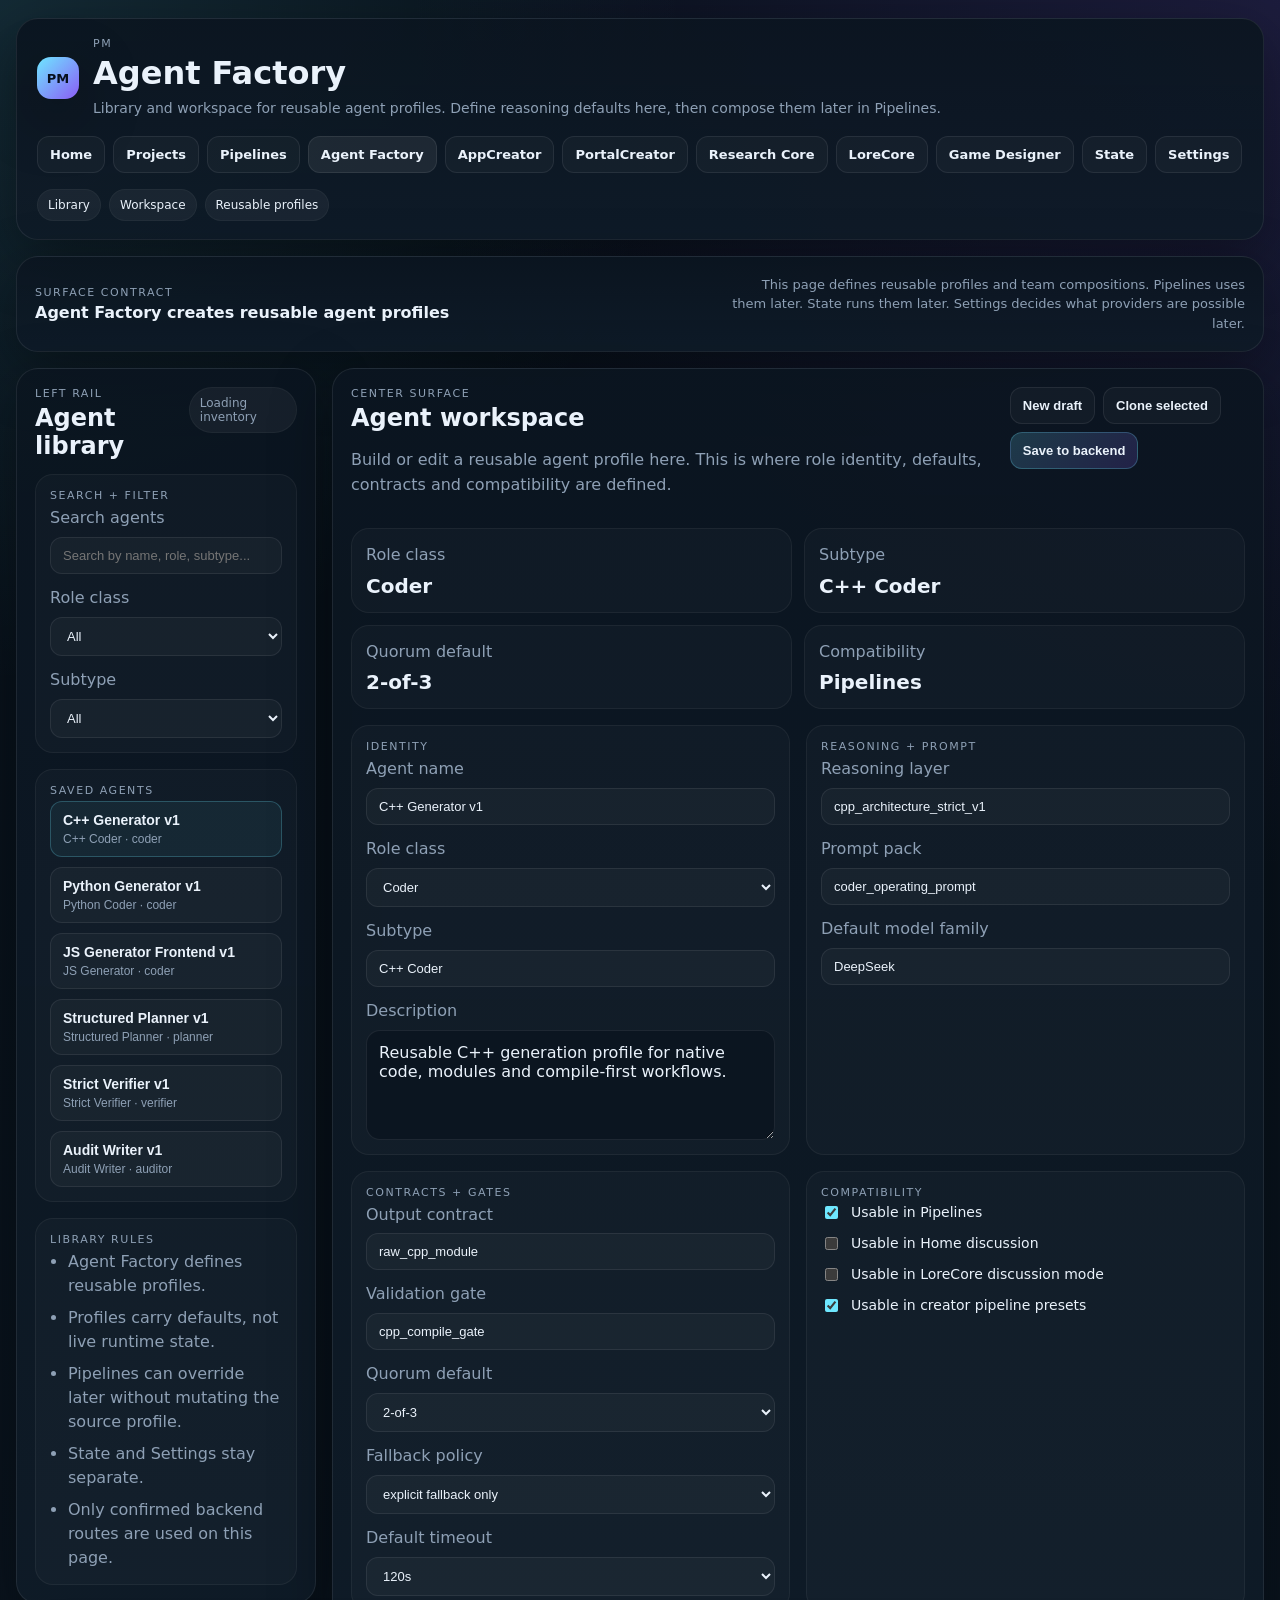
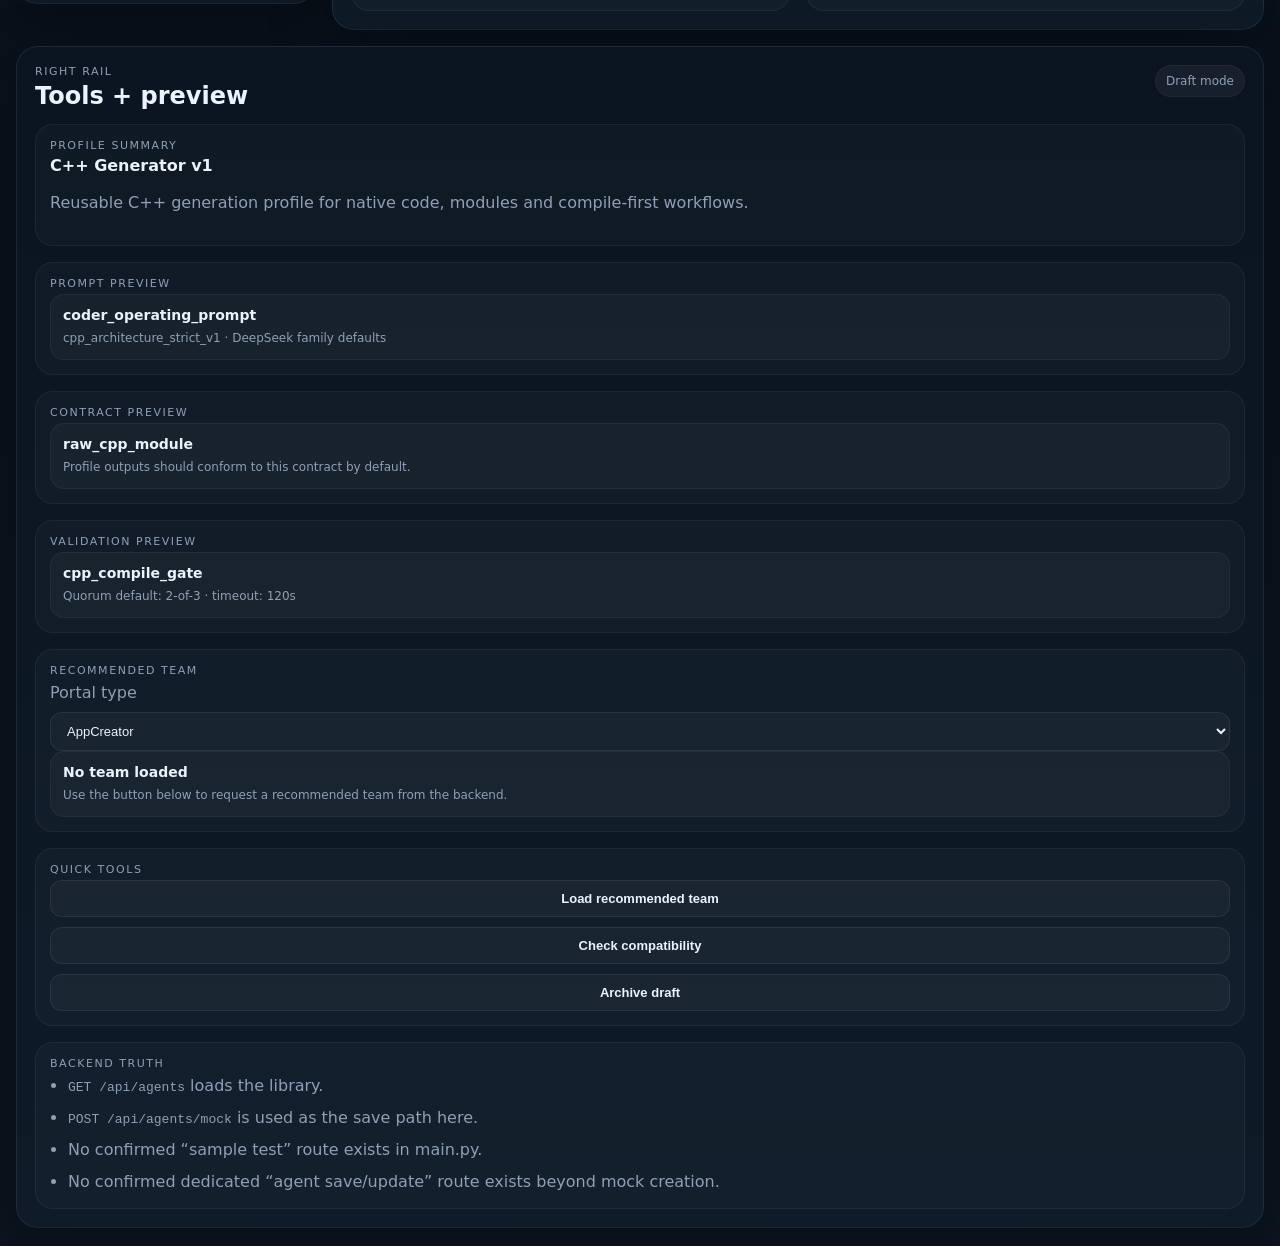
==== commit d0a5f707: "Update index.html" ====
--- a/agent-factory/index.html
+++ b/agent-factory/index.html
@@ -4,8 +4,14 @@
   <meta charset="UTF-8" />
   <meta name="viewport" content="width=device-width, initial-scale=1.0" />
   <title>PM — Agent Factory</title>
-  <meta name="description" content="Library and workspace for reusable agent profiles, reasoning layers, contracts, gates, and compatibility defaults." />
-  <link rel="icon" href="data:image/svg+xml,%3Csvg%20xmlns%3D%27http%3A//www.w3.org/2000/svg%27%20viewBox%3D%270%200%2064%2064%27%3E%3Crect%20width%3D%2764%27%20height%3D%2764%27%20rx%3D%2716%27%20fill%3D%27%23111827%27/%3E%3Cpath%20d%3D%27M16%2044V20h10l8%2014%208-14h10v24h-8V32l-7%2012h-6l-7-12v12z%27%20fill%3D%27%23d1d5db%27/%3E%3C/svg%3E" />
+  <meta
+    name="description"
+    content="Library and workspace for reusable agent profiles, reasoning layers, contracts, gates, and compatibility defaults."
+  />
+  <link
+    rel="icon"
+    href="data:image/svg+xml,%3Csvg%20xmlns%3D%27http%3A//www.w3.org/2000/svg%27%20viewBox%3D%270%200%2064%2064%27%3E%3Crect%20width%3D%2764%27%20height%3D%2764%27%20rx%3D%2716%27%20fill%3D%27%23111827%27/%3E%3Cpath%20d%3D%27M16%2044V20h10l8%2014%208-14h10v24h-8V32l-7%2012h-6l-7-12v12z%27%20fill%3D%27%23d1d5db%27/%3E%3C/svg%3E"
+  />
   <link rel="stylesheet" href="page.css" />
 </head>
 <body>
@@ -16,7 +22,9 @@
         <div class="header-copy">
           <div class="eyebrow">PM</div>
           <h1>Agent Factory</h1>
-          <p>Library and workspace for reusable agent profiles. Define reasoning defaults here, then compose them later in Pipelines.</p>
+          <p>
+            Library and workspace for reusable agent profiles. Define reasoning defaults here, then compose them later in Pipelines.
+          </p>
         </div>
       </div>
 
@@ -46,7 +54,9 @@
         <div class="eyebrow">Surface contract</div>
         <strong>Agent Factory creates reusable agent profiles</strong>
       </div>
-      <div class="banner-note">This page defines agents. Pipelines uses them later. State runs them later. Settings decides what providers are possible later.</div>
+      <div class="banner-note">
+        This page defines reusable profiles and team compositions. Pipelines uses them later. State runs them later. Settings decides what providers are possible later.
+      </div>
     </section>
 
     <section class="factory-layout">
@@ -56,7 +66,7 @@
             <div class="eyebrow">Left rail</div>
             <h2>Agent library</h2>
           </div>
-          <span class="status-chip status-chip--good">Reusable inventory</span>
+          <span class="status-chip status-chip--good" id="libraryStatusChip">Loading inventory</span>
         </div>
 
         <div class="stack stack--md">
@@ -87,12 +97,6 @@
                 <span class="soft">Subtype</span>
                 <select class="select" id="librarySubtype">
                   <option selected>All</option>
-                  <option>C++ Coder</option>
-                  <option>Python Coder</option>
-                  <option>JS Generator</option>
-                  <option>Strict Verifier</option>
-                  <option>Structured Planner</option>
-                  <option>Creative Writer</option>
                 </select>
               </label>
             </div>
@@ -100,37 +104,7 @@
 
           <article class="card card--compact">
             <div class="eyebrow">Saved agents</div>
-            <div class="agent-library-list" id="agentLibraryList">
-              <button class="library-card library-card--active" type="button" data-agent-id="cpp_generator_v1">
-                <strong>C++ Generator v1</strong>
-                <span>C++ Coder · systems</span>
-              </button>
-
-              <button class="library-card" type="button" data-agent-id="python_generator_v1">
-                <strong>Python Generator v1</strong>
-                <span>Python Coder · software</span>
-              </button>
-
-              <button class="library-card" type="button" data-agent-id="js_generator_frontend_v1">
-                <strong>JS Generator Frontend v1</strong>
-                <span>JS Coder · frontend</span>
-              </button>
-
-              <button class="library-card" type="button" data-agent-id="planner_structured_v1">
-                <strong>Structured Planner v1</strong>
-                <span>Planner · orchestration</span>
-              </button>
-
-              <button class="library-card" type="button" data-agent-id="strict_verifier_v1">
-                <strong>Strict Verifier v1</strong>
-                <span>Verifier · gatekeeper</span>
-              </button>
-
-              <button class="library-card" type="button" data-agent-id="audit_writer_v1">
-                <strong>Audit Writer v1</strong>
-                <span>Auditor · final review</span>
-              </button>
-            </div>
+            <div class="agent-library-list" id="agentLibraryList" aria-live="polite"></div>
           </article>
 
           <article class="card card--compact">
@@ -140,6 +114,7 @@
               <li>Profiles carry defaults, not live runtime state.</li>
               <li>Pipelines can override later without mutating the source profile.</li>
               <li>State and Settings stay separate.</li>
+              <li>Only confirmed backend routes are used on this page.</li>
             </ul>
           </article>
         </div>
@@ -150,31 +125,33 @@
           <div>
             <div class="eyebrow">Center surface</div>
             <h2>Agent workspace</h2>
-            <p class="muted">Build or edit a reusable agent profile here. This is where role identity, defaults, contracts and compatibility are defined.</p>
+            <p class="muted">
+              Build or edit a reusable agent profile here. This is where role identity, defaults, contracts and compatibility are defined.
+            </p>
           </div>
           <div class="button-row">
-            <button class="button" id="newAgentBtn" type="button">New agent</button>
+            <button class="button" id="newAgentBtn" type="button">New draft</button>
             <button class="button" id="cloneAgentBtn" type="button">Clone selected</button>
-            <button class="button button--primary" id="saveAgentBtn" type="button">Save agent</button>
+            <button class="button button--primary" id="saveAgentBtn" type="button">Save to backend</button>
           </div>
         </div>
 
         <section class="workspace-kpis">
           <article class="metric-card">
             <span class="soft">Role class</span>
-            <strong id="workspaceRoleClass">Coder</strong>
+            <strong id="workspaceRoleClass">—</strong>
           </article>
           <article class="metric-card">
             <span class="soft">Subtype</span>
-            <strong id="workspaceSubtype">C++ Coder</strong>
+            <strong id="workspaceSubtype">—</strong>
           </article>
           <article class="metric-card">
             <span class="soft">Quorum default</span>
-            <strong id="workspaceQuorum">2-of-3</strong>
+            <strong id="workspaceQuorum">—</strong>
           </article>
           <article class="metric-card">
             <span class="soft">Compatibility</span>
-            <strong id="workspaceCompatibility">Pipelines</strong>
+            <strong id="workspaceCompatibility">—</strong>
           </article>
         </section>
 
@@ -184,14 +161,14 @@
             <div class="field-grid">
               <label class="inline-field">
                 <span class="soft">Agent name</span>
-                <input class="input" id="agentName" value="C++ Generator v1" />
+                <input class="input" id="agentName" />
               </label>
 
               <label class="inline-field">
                 <span class="soft">Role class</span>
                 <select class="select" id="agentRoleClass">
                   <option>Planner</option>
-                  <option selected>Coder</option>
+                  <option>Coder</option>
                   <option>Verifier</option>
                   <option>Auditor</option>
                   <option>Router</option>
@@ -203,17 +180,12 @@
 
               <label class="inline-field">
                 <span class="soft">Subtype</span>
-                <select class="select" id="agentSubtype">
-                  <option>C++ Coder</option>
-                  <option>Python Coder</option>
-                  <option>JS Generator</option>
-                  <option>Backend API Coder</option>
-                </select>
+                <input class="input" id="agentSubtype" placeholder="C++ Coder, Structured Planner, Strict Verifier..." />
               </label>
 
               <label class="inline-field">
                 <span class="soft">Description</span>
-                <textarea class="textarea" id="agentDescription" placeholder="What does this agent exist to do?">Reusable C++ generation profile for native code, modules and compile-first workflows.</textarea>
+                <textarea class="textarea" id="agentDescription" placeholder="What does this agent exist to do?"></textarea>
               </label>
             </div>
           </article>
@@ -223,31 +195,17 @@
             <div class="field-grid">
               <label class="inline-field">
                 <span class="soft">Reasoning layer</span>
-                <select class="select" id="agentReasoningLayer">
-                  <option>cpp_reasoning_v1</option>
-                  <option selected>cpp_architecture_strict_v1</option>
-                  <option>systems_coder_v1</option>
-                </select>
+                <input class="input" id="agentReasoningLayer" placeholder="cpp_architecture_strict_v1" />
               </label>
 
               <label class="inline-field">
                 <span class="soft">Prompt pack</span>
-                <select class="select" id="agentPromptPack">
-                  <option selected>coder_operating_prompt</option>
-                  <option>systems_prompt_pack</option>
-                  <option>strict_codegen_prompt_pack</option>
-                </select>
+                <input class="input" id="agentPromptPack" placeholder="coder_operating_prompt" />
               </label>
 
               <label class="inline-field">
                 <span class="soft">Default model family</span>
-                <select class="select" id="agentModelFamily">
-                  <option selected>DeepSeek</option>
-                  <option>Starcoder</option>
-                  <option>Llama</option>
-                  <option>Qwen Coder</option>
-                  <option>Ollama Cloud Heavy Coder</option>
-                </select>
+                <input class="input" id="agentModelFamily" placeholder="DeepSeek / Llama / Qwen Coder..." />
               </label>
             </div>
           </article>
@@ -257,27 +215,19 @@
             <div class="field-grid">
               <label class="inline-field">
                 <span class="soft">Output contract</span>
-                <select class="select" id="agentOutputContract">
-                  <option selected>raw_cpp_module</option>
-                  <option>raw_cpp_file</option>
-                  <option>patch_only</option>
-                </select>
+                <input class="input" id="agentOutputContract" placeholder="raw_cpp_module" />
               </label>
 
               <label class="inline-field">
                 <span class="soft">Validation gate</span>
-                <select class="select" id="agentValidationGate">
-                  <option selected>cpp_compile_gate</option>
-                  <option>cpp_static_check</option>
-                  <option>contract_gate_v1</option>
-                </select>
+                <input class="input" id="agentValidationGate" placeholder="cpp_compile_gate" />
               </label>
 
               <label class="inline-field">
                 <span class="soft">Quorum default</span>
                 <select class="select" id="agentQuorumDefault">
                   <option>single pass</option>
-                  <option selected>2-of-3</option>
+                  <option>2-of-3</option>
                   <option>3-of-3</option>
                 </select>
               </label>
@@ -285,7 +235,7 @@
               <label class="inline-field">
                 <span class="soft">Fallback policy</span>
                 <select class="select" id="agentFallbackPolicy">
-                  <option selected>explicit fallback only</option>
+                  <option>explicit fallback only</option>
                   <option>same family fallback</option>
                   <option>no fallback</option>
                 </select>
@@ -296,7 +246,7 @@
                 <select class="select" id="agentTimeoutDefault">
                   <option>60s</option>
                   <option>90s</option>
-                  <option selected>120s</option>
+                  <option>120s</option>
                   <option>150s</option>
                 </select>
               </label>
@@ -307,19 +257,19 @@
             <div class="eyebrow">Compatibility</div>
             <div class="field-grid">
               <label class="checkbox-row">
-                <input type="checkbox" checked />
+                <input type="checkbox" id="compatPipelines" />
                 <span>Usable in Pipelines</span>
               </label>
               <label class="checkbox-row">
-                <input type="checkbox" />
+                <input type="checkbox" id="compatHome" />
                 <span>Usable in Home discussion</span>
               </label>
               <label class="checkbox-row">
-                <input type="checkbox" />
+                <input type="checkbox" id="compatLoreDiscussion" />
                 <span>Usable in LoreCore discussion mode</span>
               </label>
               <label class="checkbox-row">
-                <input type="checkbox" checked />
+                <input type="checkbox" id="compatCreatorPresets" />
                 <span>Usable in creator pipeline presets</span>
               </label>
             </div>
@@ -333,47 +283,75 @@
             <div class="eyebrow">Right rail</div>
             <h2>Tools + preview</h2>
           </div>
-          <span class="status-chip status-chip--warn">Workspace support</span>
+          <span class="status-chip status-chip--warn" id="workspaceStatusChip">Draft mode</span>
         </div>
 
         <div class="stack stack--md">
           <article class="card card--compact">
             <div class="eyebrow">Profile summary</div>
-            <strong id="previewAgentName">C++ Generator v1</strong>
-            <p class="muted" id="previewAgentDescription">Reusable C++ generation profile for native code, modules and compile-first workflows.</p>
+            <strong id="previewAgentName">—</strong>
+            <p class="muted" id="previewAgentDescription">Select an agent to inspect its reusable defaults.</p>
           </article>
 
           <article class="card card--compact">
             <div class="eyebrow">Prompt preview</div>
             <div class="preview-box" id="promptPreviewBox">
-              <strong>coder_operating_prompt</strong>
-              <span>Raw code only · no fences · no filler · contract-first generation</span>
+              <strong>—</strong>
+              <span>Prompt pack preview appears here.</span>
             </div>
           </article>
 
           <article class="card card--compact">
             <div class="eyebrow">Contract preview</div>
             <div class="preview-box" id="contractPreviewBox">
-              <strong>raw_cpp_module</strong>
-              <span>Output should be a direct C++ module payload with no wrapper prose.</span>
+              <strong>—</strong>
+              <span>Output contract preview appears here.</span>
             </div>
           </article>
 
           <article class="card card--compact">
             <div class="eyebrow">Validation preview</div>
             <div class="preview-box" id="validationPreviewBox">
-              <strong>cpp_compile_gate</strong>
-              <span>Compile-first validation with syntax and contract checks.</span>
+              <strong>—</strong>
+              <span>Validation gate preview appears here.</span>
+            </div>
+          </article>
+
+          <article class="card card--compact">
+            <div class="eyebrow">Recommended team</div>
+            <label class="inline-field">
+              <span class="soft">Portal type</span>
+              <select class="select" id="recommendedPortalType">
+                <option value="appcreator">AppCreator</option>
+                <option value="portalcreator">PortalCreator</option>
+                <option value="research-core">Research Core</option>
+                <option value="game-designer">Game Designer</option>
+                <option value="lorecore">LoreCore</option>
+              </select>
+            </label>
+            <div class="preview-box" id="recommendedTeamBox">
+              <strong>No team loaded</strong>
+              <span>Use the button below to request a recommended team from the backend.</span>
             </div>
           </article>
 
           <article class="card card--compact">
             <div class="eyebrow">Quick tools</div>
             <div class="button-grid">
-              <button class="button" id="runSampleTestBtn" type="button">Run sample test</button>
+              <button class="button" id="loadRecommendedBtn" type="button">Load recommended team</button>
               <button class="button" id="checkCompatibilityBtn" type="button">Check compatibility</button>
-              <button class="button" id="archiveAgentBtn" type="button">Archive</button>
-            </div>
+              <button class="button" id="archiveAgentBtn" type="button">Archive draft</button>
+            </div>
+          </article>
+
+          <article class="card card--compact">
+            <div class="eyebrow">Backend truth</div>
+            <ul class="rule-list">
+              <li><code>GET /api/agents</code> loads the library.</li>
+              <li><code>POST /api/agents/mock</code> is used as the save path here.</li>
+              <li>No confirmed “sample test” route exists in main.py.</li>
+              <li>No confirmed dedicated “agent save/update” route exists beyond mock creation.</li>
+            </ul>
           </article>
         </div>
       </aside>
@@ -383,20 +361,22 @@
   </div>
 
   <script>
-  (function(){
-    try {
-      const params = new URLSearchParams(window.location.search);
-      const apiBase = params.get('apiBase');
-      if (apiBase) {
-        const normalized = apiBase.replace(/\\/+$/, '');
-        window.PM_API_BASE = normalized;
-        localStorage.setItem('PM_API_BASE', normalized);
-      } else {
-        const saved = localStorage.getItem('PM_API_BASE');
-        if (saved) window.PM_API_BASE = saved;
-      }
-    } catch (error) {}
-  })();
+    (function () {
+      try {
+        const params = new URLSearchParams(window.location.search);
+        const apiBase = params.get("apiBase");
+        if (apiBase) {
+          const normalized = apiBase.replace(/\/+$/, "");
+          window.PM_API_BASE = normalized;
+          localStorage.setItem("PM_API_BASE", normalized);
+        } else {
+          const saved = localStorage.getItem("PM_API_BASE");
+          if (saved) {
+            window.PM_API_BASE = saved;
+          }
+        }
+      } catch (error) {}
+    })();
   </script>
   <script type="module" src="page.js"></script>
 </body>
--- a/agent-factory/page.css
+++ b/agent-factory/page.css
@@ -122,7 +122,7 @@
 .select,
 .input,
 .textarea,
-.history-link {
+.library-card {
   border: 1px solid rgba(255,255,255,0.08);
   border-radius: 12px;
   background: rgba(255,255,255,0.03);
@@ -138,16 +138,14 @@
 
 .nav-link:hover,
 .nav-link--active,
-.history-link:hover {
+.library-card:hover {
   background: rgba(255,255,255,0.07);
 }
 
 .header-actions,
 .button-row,
 .chip-row,
-.button-grid,
-.todo-add-row,
-.composer-actions {
+.button-grid {
   display: flex;
   gap: 8px;
   flex-wrap: wrap;
@@ -168,7 +166,6 @@
 
 .status-chip--good { color: var(--good); }
 .status-chip--warn { color: var(--warn); }
-.status-chip--bad { color: var(--bad); }
 
 .surface-banner {
   padding: 16px 18px;
@@ -182,33 +179,19 @@
   color: var(--muted);
   font-size: 13px;
   line-height: 1.5;
-  max-width: 620px;
+  max-width: 520px;
   text-align: right;
 }
 
-.home-layout {
-  display: grid;
-  grid-template-columns: 290px 1fr 340px;
-  grid-template-rows: auto auto;
+.factory-layout {
+  display: grid;
+  grid-template-columns: 320px 1fr 360px;
   gap: 16px;
   align-items: start;
 }
 
 .panel {
   padding: 18px;
-}
-
-.panel-left {
-  grid-row: 1 / span 2;
-  align-self: stretch;
-}
-
-.panel-right {
-  grid-row: 1;
-}
-
-.calendar-panel {
-  grid-column: 2 / span 2;
 }
 
 .section-title {
@@ -219,10 +202,6 @@
   margin-bottom: 14px;
 }
 
-.section-title--tight {
-  margin-bottom: 10px;
-}
-
 .section-title span {
   color: var(--muted);
   font-size: 12px;
@@ -231,6 +210,10 @@
 .stack {
   display: grid;
   gap: 16px;
+}
+
+.stack--sm {
+  gap: 12px;
 }
 
 .stack--md {
@@ -253,10 +236,6 @@
   gap: 12px;
 }
 
-.field-grid--triple {
-  grid-template-columns: repeat(3, minmax(0, 1fr));
-}
-
 .inline-field {
   display: grid;
   gap: 6px;
@@ -298,215 +277,58 @@
   font-size: 20px;
 }
 
-.metric-card--mode {
+.agent-library-list {
+  display: grid;
+  gap: 10px;
+}
+
+.library-card {
+  text-align: left;
   cursor: pointer;
+  display: grid;
+  gap: 4px;
   transition: .18s ease;
 }
 
-.metric-card--mode:hover,
-.metric-card--mode.is-active {
+.library-card strong {
+  font-size: 14px;
+}
+
+.library-card span {
+  color: var(--muted);
+  font-size: 12px;
+}
+
+.library-card--active {
   border-color: rgba(110,231,255,0.24);
   background: rgba(110,231,255,0.06);
 }
 
-.home-grid {
-  display: grid;
-  gap: 16px;
-}
-
-.mode-help {
-  padding: 12px;
-  border-radius: 14px;
-  background: rgba(255,255,255,0.03);
-  border: 1px solid rgba(255,255,255,0.05);
-  color: var(--muted);
+.rule-list {
+  margin: 0;
+  padding-left: 18px;
+  color: var(--muted);
+  display: grid;
+  gap: 8px;
   line-height: 1.5;
-  font-size: 13px;
-}
-
-.chat-thread {
-  display: grid;
-  gap: 12px;
-  max-height: 560px;
-  overflow: auto;
-  padding-right: 4px;
-}
-
-.chat-bubble {
-  display: grid;
-  gap: 8px;
-  padding: 14px;
-  border-radius: 18px;
-  border: 1px solid rgba(255,255,255,0.05);
-  background: rgba(255,255,255,0.025);
-}
-
-.chat-bubble--user {
-  margin-left: auto;
-  max-width: 78%;
-  background: rgba(110,231,255,0.06);
-  border-color: rgba(110,231,255,0.14);
-}
-
-.chat-bubble--assistant {
-  max-width: 88%;
-}
-
-.chat-bubble-head {
-  font-size: 11px;
-  text-transform: uppercase;
-  letter-spacing: 0.12em;
-  color: var(--muted);
-}
-
-.chip-row--inside {
-  margin-top: -2px;
-}
-
-.composer-box {
-  display: grid;
+}
+
+.workspace-grid {
+  display: grid;
+  grid-template-columns: 1fr 1fr;
+  gap: 16px;
+}
+
+.checkbox-row {
+  display: flex;
   gap: 10px;
-  margin-top: 14px;
-  padding-top: 14px;
-  border-top: 1px solid rgba(255,255,255,0.06);
-}
-
-.composer-textarea {
-  min-height: 120px;
-}
-
-.chat-history-list {
-  display: grid;
-  gap: 6px;
-}
-
-.history-link {
-  display: flex;
   align-items: center;
-  gap: 10px;
-  padding: 9px 10px;
-  min-height: 38px;
-  font-weight: 600;
-}
-
-.history-link__dot {
-  width: 8px;
-  height: 8px;
-  border-radius: 999px;
-  background: rgba(110,231,255,0.8);
-  flex-shrink: 0;
-}
-
-.history-link__title {
-  overflow: hidden;
-  text-overflow: ellipsis;
-  white-space: nowrap;
-}
-
-.history-link--active {
-  border-color: rgba(110,231,255,0.24);
-  background: rgba(110,231,255,0.06);
-}
-
-.history-link--folder {
-  border-color: rgba(52,211,153,0.18);
-  background: rgba(52,211,153,0.06);
-}
-
-.tag-button {
-  padding-inline: 10px;
-}
-
-.tag-button--active {
-  background: rgba(255,255,255,0.09);
-}
-
-.todo-list {
-  display: grid;
-  gap: 8px;
-}
-
-.todo-item {
-  display: flex;
-  gap: 10px;
-  align-items: flex-start;
-  padding: 12px;
-  border-radius: 14px;
-  background: rgba(255,255,255,0.03);
-  border: 1px solid rgba(255,255,255,0.05);
-}
-
-.todo-item input {
-  margin-top: 2px;
+  color: var(--text);
+  font-size: 14px;
+}
+
+.checkbox-row input {
   accent-color: var(--accent);
-}
-
-.todo-item__body {
-  display: grid;
-  gap: 4px;
-}
-
-.todo-item__body strong {
-  font-size: 13px;
-}
-
-.todo-item__body span {
-  color: var(--muted);
-  font-size: 12px;
-  line-height: 1.5;
-}
-
-.calendar-grid {
-  display: grid;
-  grid-template-columns: repeat(7, minmax(0, 1fr));
-  gap: 12px;
-}
-
-.calendar-day {
-  background: rgba(255,255,255,0.025);
-  border: 1px solid rgba(255,255,255,0.05);
-  border-radius: 18px;
-  padding: 14px;
-  display: grid;
-  gap: 10px;
-}
-
-.calendar-day--today {
-  border-color: rgba(110,231,255,0.24);
-  background: rgba(110,231,255,0.05);
-}
-
-.calendar-day__head {
-  display: flex;
-  justify-content: space-between;
-  gap: 8px;
-  align-items: center;
-}
-
-.calendar-day__head strong {
-  font-size: 14px;
-}
-
-.calendar-entry {
-  display: grid;
-  gap: 4px;
-  padding: 10px;
-  border-radius: 12px;
-  background: rgba(255,255,255,0.04);
-  border: 1px solid rgba(255,255,255,0.05);
-}
-
-.calendar-entry--good {
-  border-color: rgba(52,211,153,0.24);
-}
-
-.calendar-entry--warn {
-  border-color: rgba(251,191,36,0.24);
-}
-
-.calendar-entry span {
-  color: var(--muted);
-  font-size: 12px;
 }
 
 .textarea {
@@ -521,8 +343,29 @@
   font: inherit;
 }
 
-.textarea--sm {
-  min-height: 88px;
+.preview-box {
+  display: grid;
+  gap: 6px;
+  padding: 12px;
+  border-radius: 14px;
+  background: rgba(255,255,255,0.03);
+  border: 1px solid rgba(255,255,255,0.05);
+}
+
+.preview-box strong {
+  font-size: 14px;
+}
+
+.preview-box span {
+  color: var(--muted);
+  font-size: 12px;
+  line-height: 1.5;
+}
+
+.button-grid {
+  display: grid;
+  grid-template-columns: 1fr;
+  gap: 10px;
 }
 
 .toast {
@@ -555,12 +398,11 @@
 .toast.bad { border-color: rgba(251,113,133,0.3); }
 
 @media (max-width: 1650px) {
-  .home-layout {
-    grid-template-columns: 280px 1fr;
-  }
-
-  .panel-right,
-  .calendar-panel {
+  .factory-layout {
+    grid-template-columns: 300px 1fr;
+  }
+
+  .panel-right {
     grid-column: 1 / -1;
   }
 }
@@ -572,14 +414,12 @@
 
   .global-nav,
   .header-actions,
-  .button-row,
-  .composer-actions {
+  .button-row {
     justify-content: flex-start;
   }
 
-  .workspace-kpis,
-  .field-grid--triple,
-  .calendar-grid {
+  .workspace-grid,
+  .workspace-kpis {
     grid-template-columns: repeat(2, minmax(0, 1fr));
   }
 }
@@ -589,13 +429,12 @@
     width: min(100vw - 18px, 1840px);
   }
 
-  .home-layout {
+  .factory-layout {
     grid-template-columns: 1fr;
   }
 
-  .workspace-kpis,
-  .field-grid--triple,
-  .calendar-grid {
+  .workspace-grid,
+  .workspace-kpis {
     grid-template-columns: 1fr;
   }
 
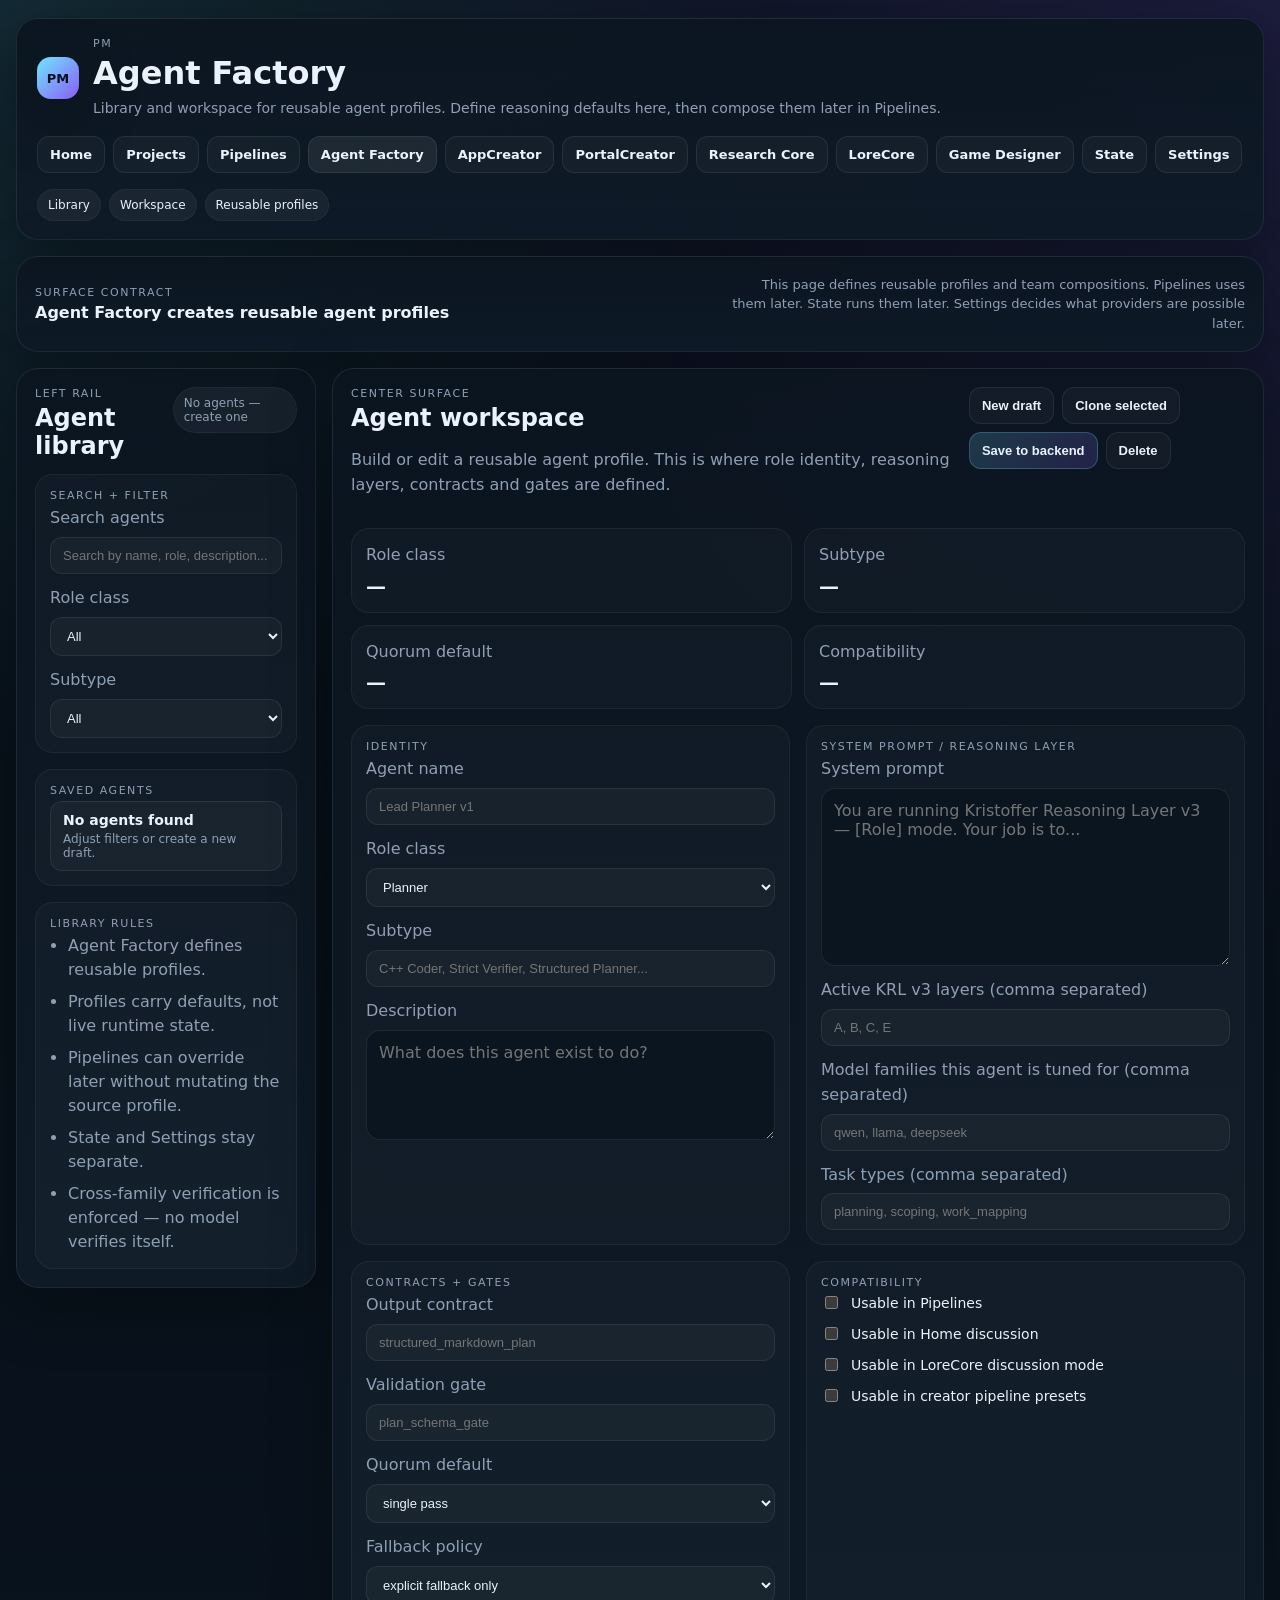
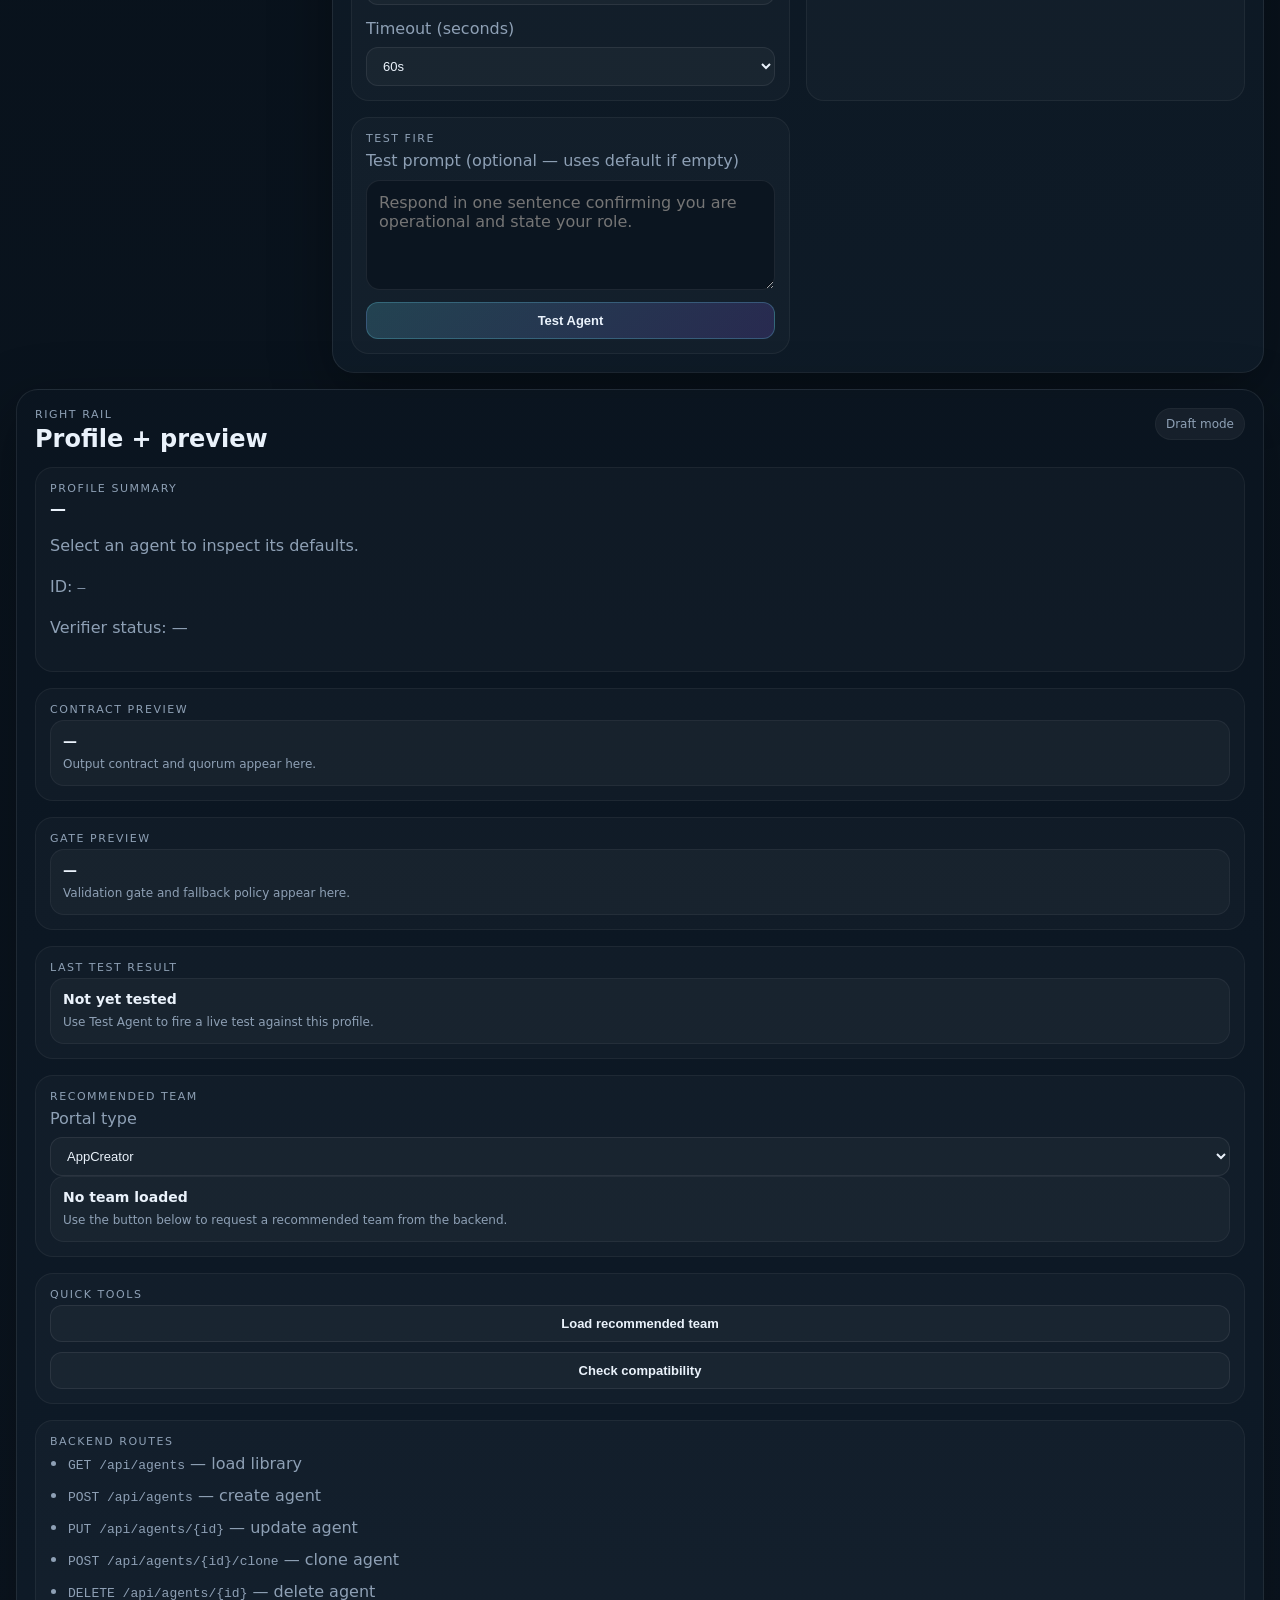
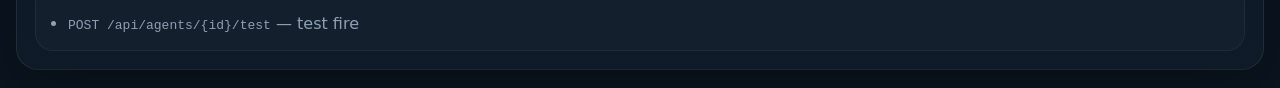
==== commit c2a0bdde: "Update index.html" ====
--- a/agent-factory/index.html
+++ b/agent-factory/index.html
@@ -4,14 +4,8 @@
   <meta charset="UTF-8" />
   <meta name="viewport" content="width=device-width, initial-scale=1.0" />
   <title>PM — Agent Factory</title>
-  <meta
-    name="description"
-    content="Library and workspace for reusable agent profiles, reasoning layers, contracts, gates, and compatibility defaults."
-  />
-  <link
-    rel="icon"
-    href="data:image/svg+xml,%3Csvg%20xmlns%3D%27http%3A//www.w3.org/2000/svg%27%20viewBox%3D%270%200%2064%2064%27%3E%3Crect%20width%3D%2764%27%20height%3D%2764%27%20rx%3D%2716%27%20fill%3D%27%23111827%27/%3E%3Cpath%20d%3D%27M16%2044V20h10l8%2014%208-14h10v24h-8V32l-7%2012h-6l-7-12v12z%27%20fill%3D%27%23d1d5db%27/%3E%3C/svg%3E"
-  />
+  <meta name="description" content="Library and workspace for reusable agent profiles, reasoning layers, contracts, gates, and compatibility defaults." />
+  <link rel="icon" href="data:image/svg+xml,%3Csvg%20xmlns%3D%27http%3A//www.w3.org/2000/svg%27%20viewBox%3D%270%200%2064%2064%27%3E%3Crect%20width%3D%2764%27%20height%3D%2764%27%20rx%3D%2716%27%20fill%3D%27%23111827%27/%3E%3Cpath%20d%3D%27M16%2044V20h10l8%2014%208-14h10v24h-8V32l-7%2012h-6l-7-12v12z%27%20fill%3D%27%23d1d5db%27/%3E%3C/svg%3E" />
   <link rel="stylesheet" href="page.css" />
 </head>
 <body>
@@ -22,9 +16,7 @@
         <div class="header-copy">
           <div class="eyebrow">PM</div>
           <h1>Agent Factory</h1>
-          <p>
-            Library and workspace for reusable agent profiles. Define reasoning defaults here, then compose them later in Pipelines.
-          </p>
+          <p>Library and workspace for reusable agent profiles. Define reasoning defaults here, then compose them later in Pipelines.</p>
         </div>
       </div>
 
@@ -60,6 +52,7 @@
     </section>
 
     <section class="factory-layout">
+      <!-- ── LEFT RAIL ── -->
       <aside class="panel panel-left">
         <div class="section-title">
           <div>
@@ -75,9 +68,8 @@
             <div class="field-grid">
               <label class="inline-field">
                 <span class="soft">Search agents</span>
-                <input class="input" id="agentSearch" placeholder="Search by name, role, subtype..." />
-              </label>
-
+                <input class="input" id="agentSearch" placeholder="Search by name, role, description..." />
+              </label>
               <label class="inline-field">
                 <span class="soft">Role class</span>
                 <select class="select" id="libraryRoleClass">
@@ -92,7 +84,6 @@
                   <option>Systems</option>
                 </select>
               </label>
-
               <label class="inline-field">
                 <span class="soft">Subtype</span>
                 <select class="select" id="librarySubtype">
@@ -114,25 +105,25 @@
               <li>Profiles carry defaults, not live runtime state.</li>
               <li>Pipelines can override later without mutating the source profile.</li>
               <li>State and Settings stay separate.</li>
-              <li>Only confirmed backend routes are used on this page.</li>
+              <li>Cross-family verification is enforced — no model verifies itself.</li>
             </ul>
           </article>
         </div>
       </aside>
 
+      <!-- ── CENTER ── -->
       <main class="panel panel-center">
         <div class="section-title">
           <div>
             <div class="eyebrow">Center surface</div>
             <h2>Agent workspace</h2>
-            <p class="muted">
-              Build or edit a reusable agent profile here. This is where role identity, defaults, contracts and compatibility are defined.
-            </p>
+            <p class="muted">Build or edit a reusable agent profile. This is where role identity, reasoning layers, contracts and gates are defined.</p>
           </div>
           <div class="button-row">
             <button class="button" id="newAgentBtn" type="button">New draft</button>
             <button class="button" id="cloneAgentBtn" type="button">Clone selected</button>
             <button class="button button--primary" id="saveAgentBtn" type="button">Save to backend</button>
+            <button class="button" id="deleteAgentBtn" type="button">Delete</button>
           </div>
         </div>
 
@@ -156,14 +147,14 @@
         </section>
 
         <div class="workspace-grid">
+          <!-- Identity -->
           <article class="card">
             <div class="eyebrow">Identity</div>
             <div class="field-grid">
               <label class="inline-field">
                 <span class="soft">Agent name</span>
-                <input class="input" id="agentName" />
-              </label>
-
+                <input class="input" id="agentName" placeholder="Lead Planner v1" />
+              </label>
               <label class="inline-field">
                 <span class="soft">Role class</span>
                 <select class="select" id="agentRoleClass">
@@ -177,12 +168,10 @@
                   <option>Systems</option>
                 </select>
               </label>
-
               <label class="inline-field">
                 <span class="soft">Subtype</span>
-                <input class="input" id="agentSubtype" placeholder="C++ Coder, Structured Planner, Strict Verifier..." />
-              </label>
-
+                <input class="input" id="agentSubtype" placeholder="C++ Coder, Strict Verifier, Structured Planner..." />
+              </label>
               <label class="inline-field">
                 <span class="soft">Description</span>
                 <textarea class="textarea" id="agentDescription" placeholder="What does this agent exist to do?"></textarea>
@@ -190,69 +179,70 @@
             </div>
           </article>
 
-          <article class="card">
-            <div class="eyebrow">Reasoning + prompt</div>
-            <div class="field-grid">
-              <label class="inline-field">
-                <span class="soft">Reasoning layer</span>
-                <input class="input" id="agentReasoningLayer" placeholder="cpp_architecture_strict_v1" />
-              </label>
-
-              <label class="inline-field">
-                <span class="soft">Prompt pack</span>
-                <input class="input" id="agentPromptPack" placeholder="coder_operating_prompt" />
-              </label>
-
-              <label class="inline-field">
-                <span class="soft">Default model family</span>
-                <input class="input" id="agentModelFamily" placeholder="DeepSeek / Llama / Qwen Coder..." />
-              </label>
-            </div>
-          </article>
-
+          <!-- Reasoning layer — the most important field -->
+          <article class="card">
+            <div class="eyebrow">System prompt / Reasoning layer</div>
+            <div class="field-grid">
+              <label class="inline-field">
+                <span class="soft">System prompt</span>
+                <textarea class="textarea" id="agentSystemPrompt" rows="8" placeholder="You are running Kristoffer Reasoning Layer v3 — [Role] mode. Your job is to..."></textarea>
+              </label>
+              <label class="inline-field">
+                <span class="soft">Active KRL v3 layers (comma separated)</span>
+                <input class="input" id="agentReasoningLayers" placeholder="A, B, C, E" />
+              </label>
+              <label class="inline-field">
+                <span class="soft">Model families this agent is tuned for (comma separated)</span>
+                <input class="input" id="agentModelFamily" placeholder="qwen, llama, deepseek" />
+              </label>
+              <label class="inline-field">
+                <span class="soft">Task types (comma separated)</span>
+                <input class="input" id="agentTaskTypes" placeholder="planning, scoping, work_mapping" />
+              </label>
+            </div>
+          </article>
+
+          <!-- Contracts + gates -->
           <article class="card">
             <div class="eyebrow">Contracts + gates</div>
             <div class="field-grid">
               <label class="inline-field">
                 <span class="soft">Output contract</span>
-                <input class="input" id="agentOutputContract" placeholder="raw_cpp_module" />
-              </label>
-
+                <input class="input" id="agentOutputContract" placeholder="structured_markdown_plan" />
+              </label>
               <label class="inline-field">
                 <span class="soft">Validation gate</span>
-                <input class="input" id="agentValidationGate" placeholder="cpp_compile_gate" />
-              </label>
-
+                <input class="input" id="agentValidationGate" placeholder="plan_schema_gate" />
+              </label>
               <label class="inline-field">
                 <span class="soft">Quorum default</span>
                 <select class="select" id="agentQuorumDefault">
-                  <option>single pass</option>
-                  <option>2-of-3</option>
-                  <option>3-of-3</option>
-                </select>
-              </label>
-
+                  <option value="single">single pass</option>
+                  <option value="2-of-3">2-of-3</option>
+                  <option value="3-of-3">3-of-3</option>
+                </select>
+              </label>
               <label class="inline-field">
                 <span class="soft">Fallback policy</span>
                 <select class="select" id="agentFallbackPolicy">
-                  <option>explicit fallback only</option>
-                  <option>same family fallback</option>
-                  <option>no fallback</option>
-                </select>
-              </label>
-
-              <label class="inline-field">
-                <span class="soft">Default timeout</span>
-                <select class="select" id="agentTimeoutDefault">
-                  <option>60s</option>
-                  <option>90s</option>
-                  <option>120s</option>
-                  <option>150s</option>
-                </select>
-              </label>
-            </div>
-          </article>
-
+                  <option value="explicit_fallback_only">explicit fallback only</option>
+                  <option value="same_family_fallback">same family fallback</option>
+                  <option value="no_fallback">no fallback</option>
+                </select>
+              </label>
+              <label class="inline-field">
+                <span class="soft">Timeout (seconds)</span>
+                <select class="select" id="agentTimeoutSeconds">
+                  <option value="60">60s</option>
+                  <option value="90">90s</option>
+                  <option value="120">120s</option>
+                  <option value="150">150s</option>
+                </select>
+              </label>
+            </div>
+          </article>
+
+          <!-- Compatibility -->
           <article class="card">
             <div class="eyebrow">Compatibility</div>
             <div class="field-grid">
@@ -274,14 +264,27 @@
               </label>
             </div>
           </article>
+
+          <!-- Test fire -->
+          <article class="card">
+            <div class="eyebrow">Test fire</div>
+            <div class="field-grid">
+              <label class="inline-field">
+                <span class="soft">Test prompt (optional — uses default if empty)</span>
+                <textarea class="textarea" id="agentTestPrompt" rows="3" placeholder="Respond in one sentence confirming you are operational and state your role."></textarea>
+              </label>
+              <button class="button button--primary" id="testAgentBtn" type="button">Test Agent</button>
+            </div>
+          </article>
         </div>
       </main>
 
+      <!-- ── RIGHT RAIL ── -->
       <aside class="panel panel-right">
         <div class="section-title">
           <div>
             <div class="eyebrow">Right rail</div>
-            <h2>Tools + preview</h2>
+            <h2>Profile + preview</h2>
           </div>
           <span class="status-chip status-chip--warn" id="workspaceStatusChip">Draft mode</span>
         </div>
@@ -290,30 +293,32 @@
           <article class="card card--compact">
             <div class="eyebrow">Profile summary</div>
             <strong id="previewAgentName">—</strong>
-            <p class="muted" id="previewAgentDescription">Select an agent to inspect its reusable defaults.</p>
-          </article>
-
-          <article class="card card--compact">
-            <div class="eyebrow">Prompt preview</div>
+            <p class="muted" id="previewAgentDescription">Select an agent to inspect its defaults.</p>
+            <p class="muted">ID: <code id="previewAgentId">—</code></p>
+            <p class="muted">Verifier status: <span id="previewVerifierStatus">—</span></p>
+          </article>
+
+          <article class="card card--compact">
+            <div class="eyebrow">Contract preview</div>
             <div class="preview-box" id="promptPreviewBox">
               <strong>—</strong>
-              <span>Prompt pack preview appears here.</span>
-            </div>
-          </article>
-
-          <article class="card card--compact">
-            <div class="eyebrow">Contract preview</div>
+              <span>Output contract and quorum appear here.</span>
+            </div>
+          </article>
+
+          <article class="card card--compact">
+            <div class="eyebrow">Gate preview</div>
             <div class="preview-box" id="contractPreviewBox">
               <strong>—</strong>
-              <span>Output contract preview appears here.</span>
-            </div>
-          </article>
-
-          <article class="card card--compact">
-            <div class="eyebrow">Validation preview</div>
+              <span>Validation gate and fallback policy appear here.</span>
+            </div>
+          </article>
+
+          <article class="card card--compact">
+            <div class="eyebrow">Last test result</div>
             <div class="preview-box" id="validationPreviewBox">
-              <strong>—</strong>
-              <span>Validation gate preview appears here.</span>
+              <strong>Not yet tested</strong>
+              <span>Use Test Agent to fire a live test against this profile.</span>
             </div>
           </article>
 
@@ -340,17 +345,18 @@
             <div class="button-grid">
               <button class="button" id="loadRecommendedBtn" type="button">Load recommended team</button>
               <button class="button" id="checkCompatibilityBtn" type="button">Check compatibility</button>
-              <button class="button" id="archiveAgentBtn" type="button">Archive draft</button>
-            </div>
-          </article>
-
-          <article class="card card--compact">
-            <div class="eyebrow">Backend truth</div>
+            </div>
+          </article>
+
+          <article class="card card--compact">
+            <div class="eyebrow">Backend routes</div>
             <ul class="rule-list">
-              <li><code>GET /api/agents</code> loads the library.</li>
-              <li><code>POST /api/agents/mock</code> is used as the save path here.</li>
-              <li>No confirmed “sample test” route exists in main.py.</li>
-              <li>No confirmed dedicated “agent save/update” route exists beyond mock creation.</li>
+              <li><code>GET /api/agents</code> — load library</li>
+              <li><code>POST /api/agents</code> — create agent</li>
+              <li><code>PUT /api/agents/{id}</code> — update agent</li>
+              <li><code>POST /api/agents/{id}/clone</code> — clone agent</li>
+              <li><code>DELETE /api/agents/{id}</code> — delete agent</li>
+              <li><code>POST /api/agents/{id}/test</code> — test fire</li>
             </ul>
           </article>
         </div>
@@ -371,11 +377,9 @@
           localStorage.setItem("PM_API_BASE", normalized);
         } else {
           const saved = localStorage.getItem("PM_API_BASE");
-          if (saved) {
-            window.PM_API_BASE = saved;
-          }
+          if (saved) window.PM_API_BASE = saved;
         }
-      } catch (error) {}
+      } catch {}
     })();
   </script>
   <script type="module" src="page.js"></script>
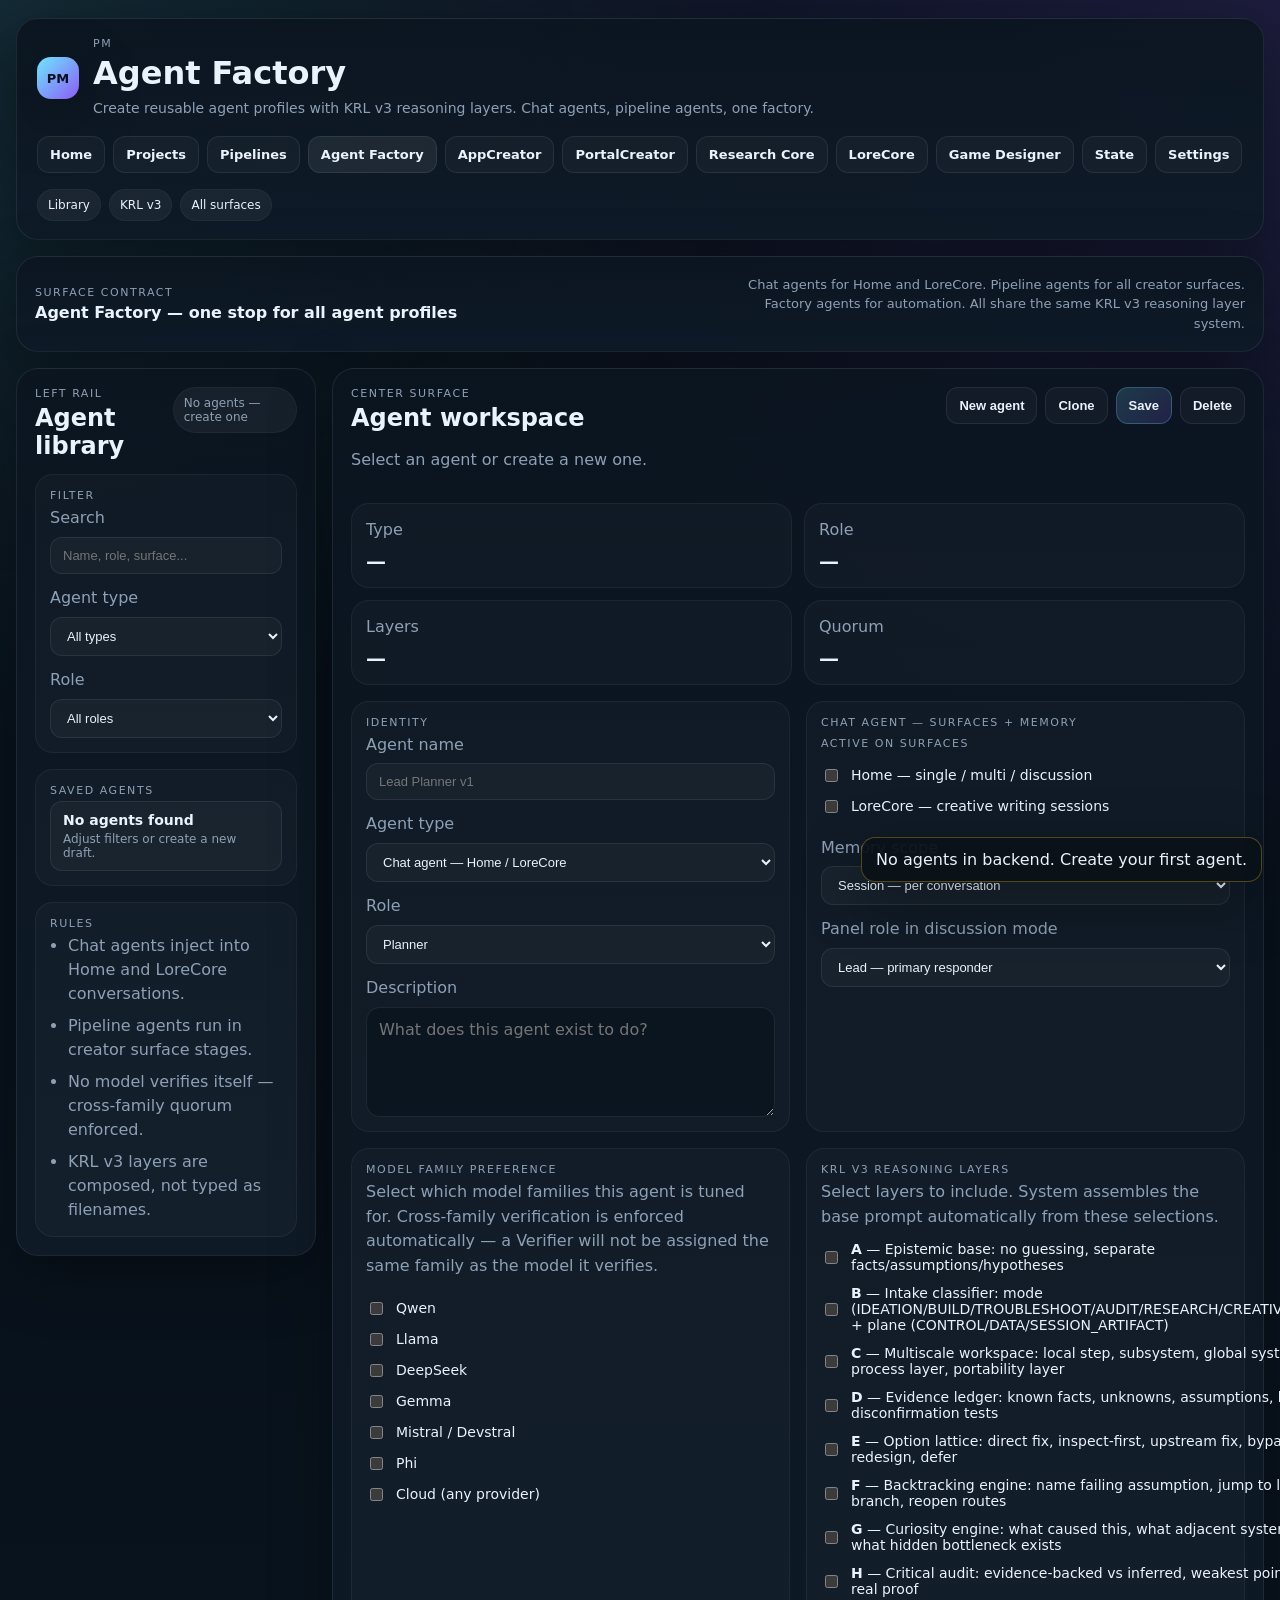
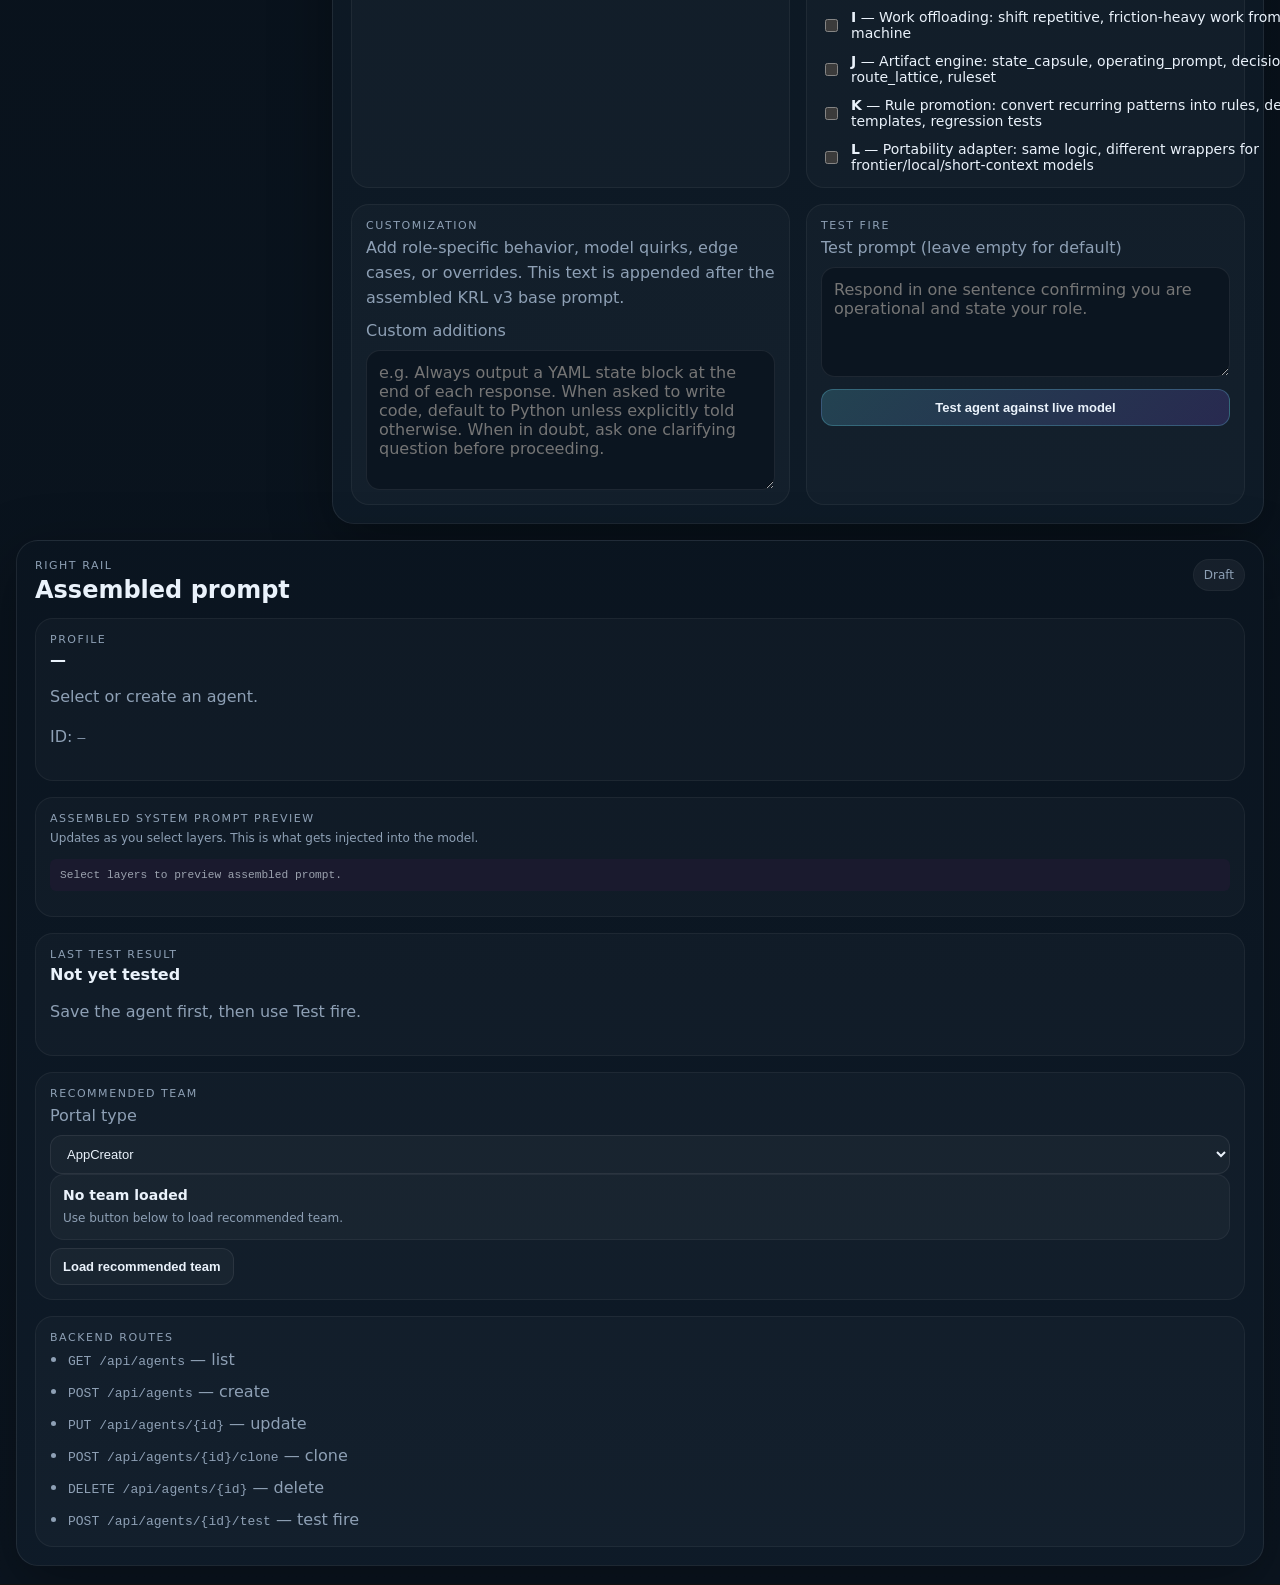
==== commit d65ff064: "Update index.html" ====
--- a/agent-factory/index.html
+++ b/agent-factory/index.html
@@ -4,7 +4,7 @@
   <meta charset="UTF-8" />
   <meta name="viewport" content="width=device-width, initial-scale=1.0" />
   <title>PM — Agent Factory</title>
-  <meta name="description" content="Library and workspace for reusable agent profiles, reasoning layers, contracts, gates, and compatibility defaults." />
+  <meta name="description" content="Create and manage reusable agent profiles with KRL v3 reasoning layers." />
   <link rel="icon" href="data:image/svg+xml,%3Csvg%20xmlns%3D%27http%3A//www.w3.org/2000/svg%27%20viewBox%3D%270%200%2064%2064%27%3E%3Crect%20width%3D%2764%27%20height%3D%2764%27%20rx%3D%2716%27%20fill%3D%27%23111827%27/%3E%3Cpath%20d%3D%27M16%2044V20h10l8%2014%208-14h10v24h-8V32l-7%2012h-6l-7-12v12z%27%20fill%3D%27%23d1d5db%27/%3E%3C/svg%3E" />
   <link rel="stylesheet" href="page.css" />
 </head>
@@ -16,10 +16,9 @@
         <div class="header-copy">
           <div class="eyebrow">PM</div>
           <h1>Agent Factory</h1>
-          <p>Library and workspace for reusable agent profiles. Define reasoning defaults here, then compose them later in Pipelines.</p>
+          <p>Create reusable agent profiles with KRL v3 reasoning layers. Chat agents, pipeline agents, one factory.</p>
         </div>
       </div>
-
       <nav class="global-nav" aria-label="Primary">
         <a class="nav-link" href="../">Home</a>
         <a class="nav-link" href="../projects/">Projects</a>
@@ -33,61 +32,67 @@
         <a class="nav-link" href="../state/">State</a>
         <a class="nav-link" href="../settings/">Settings</a>
       </nav>
-
       <div class="header-actions">
         <span class="chip">Library</span>
-        <span class="chip">Workspace</span>
-        <span class="chip">Reusable profiles</span>
+        <span class="chip">KRL v3</span>
+        <span class="chip">All surfaces</span>
       </div>
     </header>
 
     <section class="surface-banner panel">
       <div>
         <div class="eyebrow">Surface contract</div>
-        <strong>Agent Factory creates reusable agent profiles</strong>
+        <strong>Agent Factory — one stop for all agent profiles</strong>
       </div>
       <div class="banner-note">
-        This page defines reusable profiles and team compositions. Pipelines uses them later. State runs them later. Settings decides what providers are possible later.
+        Chat agents for Home and LoreCore. Pipeline agents for all creator surfaces. Factory agents for automation. All share the same KRL v3 reasoning layer system.
       </div>
     </section>
 
     <section class="factory-layout">
-      <!-- ── LEFT RAIL ── -->
+
+      <!-- ── LEFT RAIL — Library ── -->
       <aside class="panel panel-left">
         <div class="section-title">
           <div>
             <div class="eyebrow">Left rail</div>
             <h2>Agent library</h2>
           </div>
-          <span class="status-chip status-chip--good" id="libraryStatusChip">Loading inventory</span>
+          <span class="status-chip status-chip--warn" id="libraryStatusChip">Loading</span>
         </div>
 
         <div class="stack stack--md">
           <article class="card card--compact">
-            <div class="eyebrow">Search + filter</div>
-            <div class="field-grid">
-              <label class="inline-field">
-                <span class="soft">Search agents</span>
-                <input class="input" id="agentSearch" placeholder="Search by name, role, description..." />
-              </label>
-              <label class="inline-field">
-                <span class="soft">Role class</span>
-                <select class="select" id="libraryRoleClass">
-                  <option selected>All</option>
+            <div class="eyebrow">Filter</div>
+            <div class="field-grid">
+              <label class="inline-field">
+                <span class="soft">Search</span>
+                <input class="input" id="agentSearch" placeholder="Name, role, surface..." />
+              </label>
+              <label class="inline-field">
+                <span class="soft">Agent type</span>
+                <select class="select" id="filterType">
+                  <option value="all">All types</option>
+                  <option value="chat">Chat</option>
+                  <option value="pipeline">Pipeline</option>
+                  <option value="factory">Factory</option>
+                </select>
+              </label>
+              <label class="inline-field">
+                <span class="soft">Role</span>
+                <select class="select" id="filterRole">
+                  <option value="all">All roles</option>
                   <option>Planner</option>
+                  <option>Reasoner</option>
                   <option>Coder</option>
+                  <option>Builder</option>
                   <option>Verifier</option>
+                  <option>Critic</option>
+                  <option>Router</option>
+                  <option>Resolver</option>
                   <option>Auditor</option>
-                  <option>Router</option>
                   <option>Research</option>
                   <option>Creative</option>
-                  <option>Systems</option>
-                </select>
-              </label>
-              <label class="inline-field">
-                <span class="soft">Subtype</span>
-                <select class="select" id="librarySubtype">
-                  <option selected>All</option>
                 </select>
               </label>
             </div>
@@ -95,58 +100,61 @@
 
           <article class="card card--compact">
             <div class="eyebrow">Saved agents</div>
-            <div class="agent-library-list" id="agentLibraryList" aria-live="polite"></div>
-          </article>
-
-          <article class="card card--compact">
-            <div class="eyebrow">Library rules</div>
+            <div id="agentLibraryList" class="agent-library-list" aria-live="polite">
+              <div class="library-card"><strong>Loading...</strong></div>
+            </div>
+          </article>
+
+          <article class="card card--compact">
+            <div class="eyebrow">Rules</div>
             <ul class="rule-list">
-              <li>Agent Factory defines reusable profiles.</li>
-              <li>Profiles carry defaults, not live runtime state.</li>
-              <li>Pipelines can override later without mutating the source profile.</li>
-              <li>State and Settings stay separate.</li>
-              <li>Cross-family verification is enforced — no model verifies itself.</li>
+              <li>Chat agents inject into Home and LoreCore conversations.</li>
+              <li>Pipeline agents run in creator surface stages.</li>
+              <li>No model verifies itself — cross-family quorum enforced.</li>
+              <li>KRL v3 layers are composed, not typed as filenames.</li>
             </ul>
           </article>
         </div>
       </aside>
 
-      <!-- ── CENTER ── -->
+      <!-- ── CENTER — Workspace ── -->
       <main class="panel panel-center">
         <div class="section-title">
           <div>
             <div class="eyebrow">Center surface</div>
-            <h2>Agent workspace</h2>
-            <p class="muted">Build or edit a reusable agent profile. This is where role identity, reasoning layers, contracts and gates are defined.</p>
+            <h2 id="workspaceTitle">Agent workspace</h2>
+            <p class="muted" id="workspaceSubtitle">Select an agent or create a new one.</p>
           </div>
           <div class="button-row">
-            <button class="button" id="newAgentBtn" type="button">New draft</button>
-            <button class="button" id="cloneAgentBtn" type="button">Clone selected</button>
-            <button class="button button--primary" id="saveAgentBtn" type="button">Save to backend</button>
+            <button class="button" id="newAgentBtn" type="button">New agent</button>
+            <button class="button" id="cloneAgentBtn" type="button">Clone</button>
+            <button class="button button--primary" id="saveAgentBtn" type="button">Save</button>
             <button class="button" id="deleteAgentBtn" type="button">Delete</button>
           </div>
         </div>
 
+        <!-- KPI strip -->
         <section class="workspace-kpis">
           <article class="metric-card">
-            <span class="soft">Role class</span>
-            <strong id="workspaceRoleClass">—</strong>
+            <span class="soft">Type</span>
+            <strong id="kpiType">—</strong>
           </article>
           <article class="metric-card">
-            <span class="soft">Subtype</span>
-            <strong id="workspaceSubtype">—</strong>
+            <span class="soft">Role</span>
+            <strong id="kpiRole">—</strong>
           </article>
           <article class="metric-card">
-            <span class="soft">Quorum default</span>
-            <strong id="workspaceQuorum">—</strong>
+            <span class="soft">Layers</span>
+            <strong id="kpiLayers">—</strong>
           </article>
           <article class="metric-card">
-            <span class="soft">Compatibility</span>
-            <strong id="workspaceCompatibility">—</strong>
+            <span class="soft">Quorum</span>
+            <strong id="kpiQuorum">—</strong>
           </article>
         </section>
 
         <div class="workspace-grid">
+
           <!-- Identity -->
           <article class="card">
             <div class="eyebrow">Identity</div>
@@ -155,114 +163,163 @@
                 <span class="soft">Agent name</span>
                 <input class="input" id="agentName" placeholder="Lead Planner v1" />
               </label>
-              <label class="inline-field">
-                <span class="soft">Role class</span>
-                <select class="select" id="agentRoleClass">
+
+              <label class="inline-field">
+                <span class="soft">Agent type</span>
+                <select class="select" id="agentType">
+                  <option value="chat">Chat agent — Home / LoreCore</option>
+                  <option value="pipeline">Pipeline agent — Creator surfaces</option>
+                  <option value="factory">Factory agent — Spawning / automation</option>
+                </select>
+              </label>
+
+              <label class="inline-field">
+                <span class="soft">Role</span>
+                <select class="select" id="agentRole">
                   <option>Planner</option>
+                  <option>Reasoner</option>
                   <option>Coder</option>
+                  <option>Builder</option>
                   <option>Verifier</option>
+                  <option>Critic</option>
+                  <option>Router</option>
+                  <option>Resolver</option>
                   <option>Auditor</option>
-                  <option>Router</option>
                   <option>Research</option>
                   <option>Creative</option>
-                  <option>Systems</option>
-                </select>
-              </label>
-              <label class="inline-field">
-                <span class="soft">Subtype</span>
-                <input class="input" id="agentSubtype" placeholder="C++ Coder, Strict Verifier, Structured Planner..." />
-              </label>
+                </select>
+              </label>
+
               <label class="inline-field">
                 <span class="soft">Description</span>
-                <textarea class="textarea" id="agentDescription" placeholder="What does this agent exist to do?"></textarea>
-              </label>
-            </div>
-          </article>
-
-          <!-- Reasoning layer — the most important field -->
-          <article class="card">
-            <div class="eyebrow">System prompt / Reasoning layer</div>
-            <div class="field-grid">
-              <label class="inline-field">
-                <span class="soft">System prompt</span>
-                <textarea class="textarea" id="agentSystemPrompt" rows="8" placeholder="You are running Kristoffer Reasoning Layer v3 — [Role] mode. Your job is to..."></textarea>
-              </label>
-              <label class="inline-field">
-                <span class="soft">Active KRL v3 layers (comma separated)</span>
-                <input class="input" id="agentReasoningLayers" placeholder="A, B, C, E" />
-              </label>
-              <label class="inline-field">
-                <span class="soft">Model families this agent is tuned for (comma separated)</span>
-                <input class="input" id="agentModelFamily" placeholder="qwen, llama, deepseek" />
-              </label>
-              <label class="inline-field">
-                <span class="soft">Task types (comma separated)</span>
-                <input class="input" id="agentTaskTypes" placeholder="planning, scoping, work_mapping" />
-              </label>
-            </div>
-          </article>
-
-          <!-- Contracts + gates -->
-          <article class="card">
-            <div class="eyebrow">Contracts + gates</div>
+                <textarea class="textarea" id="agentDescription" rows="2" placeholder="What does this agent exist to do?"></textarea>
+              </label>
+            </div>
+          </article>
+
+          <!-- Chat agent fields — shown when type = chat -->
+          <article class="card" id="chatFields">
+            <div class="eyebrow">Chat agent — surfaces + memory</div>
+            <div class="field-grid">
+              <div class="eyebrow" style="margin-top:4px;">Active on surfaces</div>
+              <label class="checkbox-row">
+                <input type="checkbox" id="surfaceHome" />
+                <span>Home — single / multi / discussion</span>
+              </label>
+              <label class="checkbox-row">
+                <input type="checkbox" id="surfaceLorecore" />
+                <span>LoreCore — creative writing sessions</span>
+              </label>
+              <label class="inline-field" style="margin-top:8px;">
+                <span class="soft">Memory scope</span>
+                <select class="select" id="chatMemoryScope">
+                  <option value="session">Session — per conversation</option>
+                  <option value="project">Project — shared across sessions</option>
+                  <option value="global">Global — always available</option>
+                </select>
+              </label>
+              <label class="inline-field">
+                <span class="soft">Panel role in discussion mode</span>
+                <select class="select" id="chatPanelRole">
+                  <option value="lead">Lead — primary responder</option>
+                  <option value="support">Support — critique and verify</option>
+                  <option value="router">Router — route and summarize</option>
+                </select>
+              </label>
+            </div>
+          </article>
+
+          <!-- Pipeline agent fields — shown when type = pipeline -->
+          <article class="card" id="pipelineFields" style="display:none;">
+            <div class="eyebrow">Pipeline agent — stages + contracts</div>
             <div class="field-grid">
               <label class="inline-field">
                 <span class="soft">Output contract</span>
-                <input class="input" id="agentOutputContract" placeholder="structured_markdown_plan" />
+                <input class="input" id="agentOutputContract" placeholder="structured_markdown_plan, raw_python_file..." />
               </label>
               <label class="inline-field">
                 <span class="soft">Validation gate</span>
-                <input class="input" id="agentValidationGate" placeholder="plan_schema_gate" />
+                <input class="input" id="agentValidationGate" placeholder="plan_schema_gate, python_static_check..." />
               </label>
               <label class="inline-field">
                 <span class="soft">Quorum default</span>
-                <select class="select" id="agentQuorumDefault">
-                  <option value="single">single pass</option>
+                <select class="select" id="agentQuorum">
+                  <option value="single">Single pass</option>
                   <option value="2-of-3">2-of-3</option>
                   <option value="3-of-3">3-of-3</option>
                 </select>
               </label>
               <label class="inline-field">
                 <span class="soft">Fallback policy</span>
-                <select class="select" id="agentFallbackPolicy">
-                  <option value="explicit_fallback_only">explicit fallback only</option>
-                  <option value="same_family_fallback">same family fallback</option>
-                  <option value="no_fallback">no fallback</option>
-                </select>
-              </label>
-              <label class="inline-field">
-                <span class="soft">Timeout (seconds)</span>
-                <select class="select" id="agentTimeoutSeconds">
+                <select class="select" id="agentFallback">
+                  <option value="explicit_fallback_only">Explicit fallback only</option>
+                  <option value="same_family_fallback">Same family fallback</option>
+                  <option value="no_fallback">No fallback</option>
+                </select>
+              </label>
+              <label class="inline-field">
+                <span class="soft">Timeout</span>
+                <select class="select" id="agentTimeout">
                   <option value="60">60s</option>
                   <option value="90">90s</option>
                   <option value="120">120s</option>
                   <option value="150">150s</option>
                 </select>
               </label>
-            </div>
-          </article>
-
-          <!-- Compatibility -->
+              <label class="inline-field">
+                <span class="soft">Memory scope</span>
+                <select class="select" id="pipelineMemoryScope">
+                  <option value="job">Job — per pipeline run</option>
+                  <option value="project">Project — shared across runs</option>
+                  <option value="session">Session</option>
+                </select>
+              </label>
+            </div>
+          </article>
+
+          <!-- Model family -->
           <article class="card">
-            <div class="eyebrow">Compatibility</div>
-            <div class="field-grid">
-              <label class="checkbox-row">
-                <input type="checkbox" id="compatPipelines" />
-                <span>Usable in Pipelines</span>
-              </label>
-              <label class="checkbox-row">
-                <input type="checkbox" id="compatHome" />
-                <span>Usable in Home discussion</span>
-              </label>
-              <label class="checkbox-row">
-                <input type="checkbox" id="compatLoreDiscussion" />
-                <span>Usable in LoreCore discussion mode</span>
-              </label>
-              <label class="checkbox-row">
-                <input type="checkbox" id="compatCreatorPresets" />
-                <span>Usable in creator pipeline presets</span>
-              </label>
-            </div>
+            <div class="eyebrow">Model family preference</div>
+            <div class="field-grid">
+              <p class="muted" style="margin:0 0 8px;">Select which model families this agent is tuned for. Cross-family verification is enforced automatically — a Verifier will not be assigned the same family as the model it verifies.</p>
+              <div class="checkbox-row"><input type="checkbox" id="familyQwen" value="qwen" /><span>Qwen</span></div>
+              <div class="checkbox-row"><input type="checkbox" id="familyLlama" value="llama" /><span>Llama</span></div>
+              <div class="checkbox-row"><input type="checkbox" id="familyDeepseek" value="deepseek" /><span>DeepSeek</span></div>
+              <div class="checkbox-row"><input type="checkbox" id="familyGemma" value="gemma" /><span>Gemma</span></div>
+              <div class="checkbox-row"><input type="checkbox" id="familyMistral" value="mistral" /><span>Mistral / Devstral</span></div>
+              <div class="checkbox-row"><input type="checkbox" id="familyPhi" value="phi" /><span>Phi</span></div>
+              <div class="checkbox-row"><input type="checkbox" id="familyCloud" value="cloud" /><span>Cloud (any provider)</span></div>
+            </div>
+          </article>
+
+          <!-- KRL v3 layer selector -->
+          <article class="card">
+            <div class="eyebrow">KRL v3 reasoning layers</div>
+            <p class="muted" style="margin:0 0 12px;">Select layers to include. System assembles the base prompt automatically from these selections.</p>
+            <div class="field-grid">
+              <label class="checkbox-row"><input type="checkbox" class="krl-layer" value="A" /><span><strong>A</strong> — Epistemic base: no guessing, separate facts/assumptions/hypotheses</span></label>
+              <label class="checkbox-row"><input type="checkbox" class="krl-layer" value="B" /><span><strong>B</strong> — Intake classifier: mode (IDEATION/BUILD/TROUBLESHOOT/AUDIT/RESEARCH/CREATIVE/SALVAGE) + plane (CONTROL/DATA/SESSION_ARTIFACT)</span></label>
+              <label class="checkbox-row"><input type="checkbox" class="krl-layer" value="C" /><span><strong>C</strong> — Multiscale workspace: local step, subsystem, global system, process layer, portability layer</span></label>
+              <label class="checkbox-row"><input type="checkbox" class="krl-layer" value="D" /><span><strong>D</strong> — Evidence ledger: known facts, unknowns, assumptions, hypotheses, disconfirmation tests</span></label>
+              <label class="checkbox-row"><input type="checkbox" class="krl-layer" value="E" /><span><strong>E</strong> — Option lattice: direct fix, inspect-first, upstream fix, bypass, redesign, defer</span></label>
+              <label class="checkbox-row"><input type="checkbox" class="krl-layer" value="F" /><span><strong>F</strong> — Backtracking engine: name failing assumption, jump to last clean branch, reopen routes</span></label>
+              <label class="checkbox-row"><input type="checkbox" class="krl-layer" value="G" /><span><strong>G</strong> — Curiosity engine: what caused this, what adjacent system solved it, what hidden bottleneck exists</span></label>
+              <label class="checkbox-row"><input type="checkbox" class="krl-layer" value="H" /><span><strong>H</strong> — Critical audit: evidence-backed vs inferred, weakest point, smallest real proof</span></label>
+              <label class="checkbox-row"><input type="checkbox" class="krl-layer" value="I" /><span><strong>I</strong> — Work offloading: shift repetitive, friction-heavy work from human to machine</span></label>
+              <label class="checkbox-row"><input type="checkbox" class="krl-layer" value="J" /><span><strong>J</strong> — Artifact engine: state_capsule, operating_prompt, decision_log, route_lattice, ruleset</span></label>
+              <label class="checkbox-row"><input type="checkbox" class="krl-layer" value="K" /><span><strong>K</strong> — Rule promotion: convert recurring patterns into rules, detectors, templates, regression tests</span></label>
+              <label class="checkbox-row"><input type="checkbox" class="krl-layer" value="L" /><span><strong>L</strong> — Portability adapter: same logic, different wrappers for frontier/local/short-context models</span></label>
+            </div>
+          </article>
+
+          <!-- Customization -->
+          <article class="card">
+            <div class="eyebrow">Customization</div>
+            <p class="muted" style="margin:0 0 8px;">Add role-specific behavior, model quirks, edge cases, or overrides. This text is appended after the assembled KRL v3 base prompt.</p>
+            <label class="inline-field">
+              <span class="soft">Custom additions</span>
+              <textarea class="textarea" id="agentCustomization" rows="6" placeholder="e.g. Always output a YAML state block at the end of each response. When asked to write code, default to Python unless explicitly told otherwise. When in doubt, ask one clarifying question before proceeding."></textarea>
+            </label>
           </article>
 
           <!-- Test fire -->
@@ -270,55 +327,45 @@
             <div class="eyebrow">Test fire</div>
             <div class="field-grid">
               <label class="inline-field">
-                <span class="soft">Test prompt (optional — uses default if empty)</span>
-                <textarea class="textarea" id="agentTestPrompt" rows="3" placeholder="Respond in one sentence confirming you are operational and state your role."></textarea>
-              </label>
-              <button class="button button--primary" id="testAgentBtn" type="button">Test Agent</button>
-            </div>
-          </article>
+                <span class="soft">Test prompt (leave empty for default)</span>
+                <textarea class="textarea" id="agentTestPrompt" rows="2" placeholder="Respond in one sentence confirming you are operational and state your role."></textarea>
+              </label>
+              <button class="button button--primary" id="testAgentBtn" type="button">Test agent against live model</button>
+            </div>
+          </article>
+
         </div>
       </main>
 
-      <!-- ── RIGHT RAIL ── -->
+      <!-- ── RIGHT RAIL — Preview ── -->
       <aside class="panel panel-right">
         <div class="section-title">
           <div>
             <div class="eyebrow">Right rail</div>
-            <h2>Profile + preview</h2>
+            <h2>Assembled prompt</h2>
           </div>
-          <span class="status-chip status-chip--warn" id="workspaceStatusChip">Draft mode</span>
+          <span class="status-chip status-chip--warn" id="workspaceStatusChip">Draft</span>
         </div>
 
         <div class="stack stack--md">
           <article class="card card--compact">
-            <div class="eyebrow">Profile summary</div>
-            <strong id="previewAgentName">—</strong>
-            <p class="muted" id="previewAgentDescription">Select an agent to inspect its defaults.</p>
-            <p class="muted">ID: <code id="previewAgentId">—</code></p>
-            <p class="muted">Verifier status: <span id="previewVerifierStatus">—</span></p>
-          </article>
-
-          <article class="card card--compact">
-            <div class="eyebrow">Contract preview</div>
-            <div class="preview-box" id="promptPreviewBox">
-              <strong>—</strong>
-              <span>Output contract and quorum appear here.</span>
-            </div>
-          </article>
-
-          <article class="card card--compact">
-            <div class="eyebrow">Gate preview</div>
-            <div class="preview-box" id="contractPreviewBox">
-              <strong>—</strong>
-              <span>Validation gate and fallback policy appear here.</span>
-            </div>
+            <div class="eyebrow">Profile</div>
+            <strong id="previewName">—</strong>
+            <p class="muted" id="previewDescription">Select or create an agent.</p>
+            <p class="muted">ID: <code id="previewId">—</code></p>
+          </article>
+
+          <article class="card card--compact">
+            <div class="eyebrow">Assembled system prompt preview</div>
+            <p class="muted" style="margin:0 0 8px;font-size:0.75rem;">Updates as you select layers. This is what gets injected into the model.</p>
+            <pre id="promptPreview" style="font-size:0.7rem;white-space:pre-wrap;word-break:break-word;max-height:400px;overflow-y:auto;background:var(--surface-2,#1a1a2e);padding:10px;border-radius:6px;color:var(--text-muted,#9ca3af);">Select layers to preview assembled prompt.</pre>
           </article>
 
           <article class="card card--compact">
             <div class="eyebrow">Last test result</div>
-            <div class="preview-box" id="validationPreviewBox">
+            <div id="testResultBox">
               <strong>Not yet tested</strong>
-              <span>Use Test Agent to fire a live test against this profile.</span>
+              <p class="muted">Save the agent first, then use Test fire.</p>
             </div>
           </article>
 
@@ -336,26 +383,19 @@
             </label>
             <div class="preview-box" id="recommendedTeamBox">
               <strong>No team loaded</strong>
-              <span>Use the button below to request a recommended team from the backend.</span>
-            </div>
-          </article>
-
-          <article class="card card--compact">
-            <div class="eyebrow">Quick tools</div>
-            <div class="button-grid">
-              <button class="button" id="loadRecommendedBtn" type="button">Load recommended team</button>
-              <button class="button" id="checkCompatibilityBtn" type="button">Check compatibility</button>
-            </div>
+              <span>Use button below to load recommended team.</span>
+            </div>
+            <button class="button" id="loadRecommendedBtn" type="button" style="margin-top:8px;">Load recommended team</button>
           </article>
 
           <article class="card card--compact">
             <div class="eyebrow">Backend routes</div>
             <ul class="rule-list">
-              <li><code>GET /api/agents</code> — load library</li>
-              <li><code>POST /api/agents</code> — create agent</li>
-              <li><code>PUT /api/agents/{id}</code> — update agent</li>
-              <li><code>POST /api/agents/{id}/clone</code> — clone agent</li>
-              <li><code>DELETE /api/agents/{id}</code> — delete agent</li>
+              <li><code>GET /api/agents</code> — list</li>
+              <li><code>POST /api/agents</code> — create</li>
+              <li><code>PUT /api/agents/{id}</code> — update</li>
+              <li><code>POST /api/agents/{id}/clone</code> — clone</li>
+              <li><code>DELETE /api/agents/{id}</code> — delete</li>
               <li><code>POST /api/agents/{id}/test</code> — test fire</li>
             </ul>
           </article>
@@ -371,14 +411,8 @@
       try {
         const params = new URLSearchParams(window.location.search);
         const apiBase = params.get("apiBase");
-        if (apiBase) {
-          const normalized = apiBase.replace(/\/+$/, "");
-          window.PM_API_BASE = normalized;
-          localStorage.setItem("PM_API_BASE", normalized);
-        } else {
-          const saved = localStorage.getItem("PM_API_BASE");
-          if (saved) window.PM_API_BASE = saved;
-        }
+        if (apiBase) { window.PM_API_BASE = apiBase.replace(/\/+$/, ""); localStorage.setItem("PM_API_BASE", window.PM_API_BASE); }
+        else { const saved = localStorage.getItem("PM_API_BASE"); if (saved) window.PM_API_BASE = saved; }
       } catch {}
     })();
   </script>
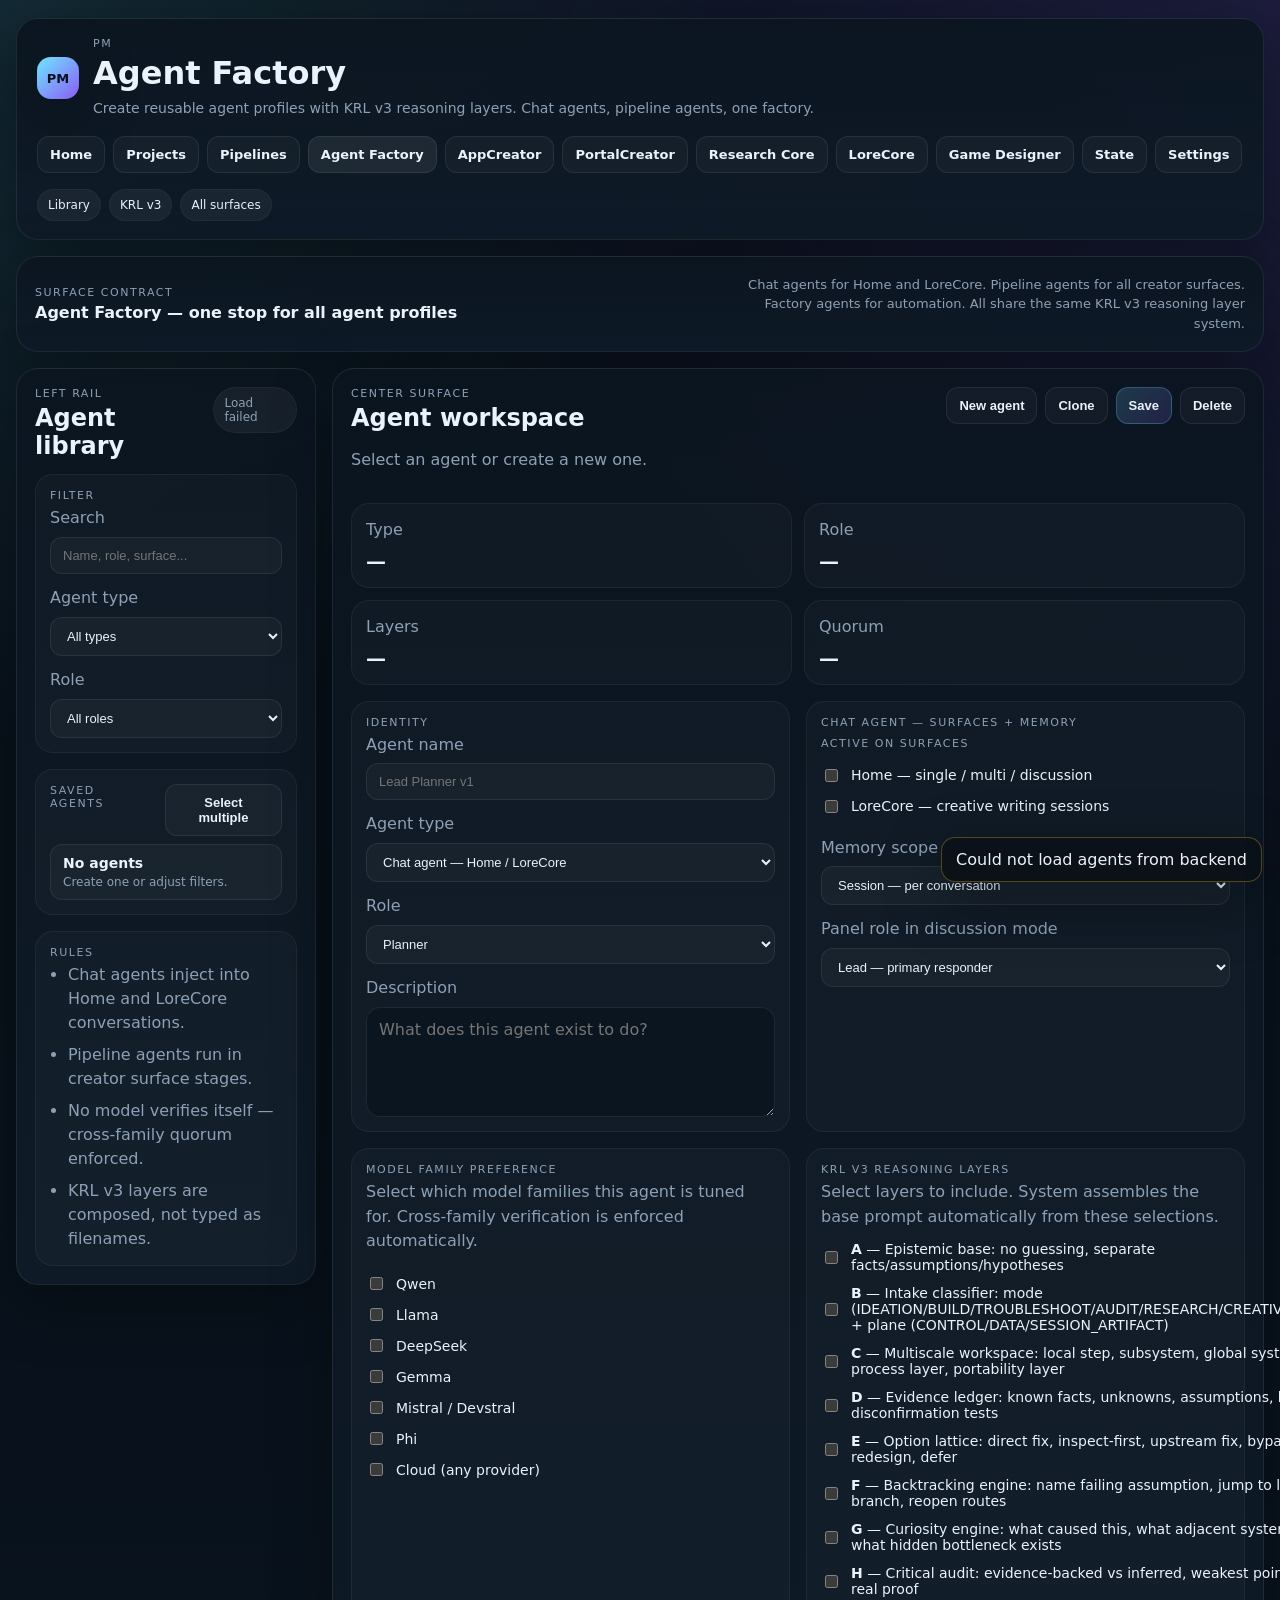
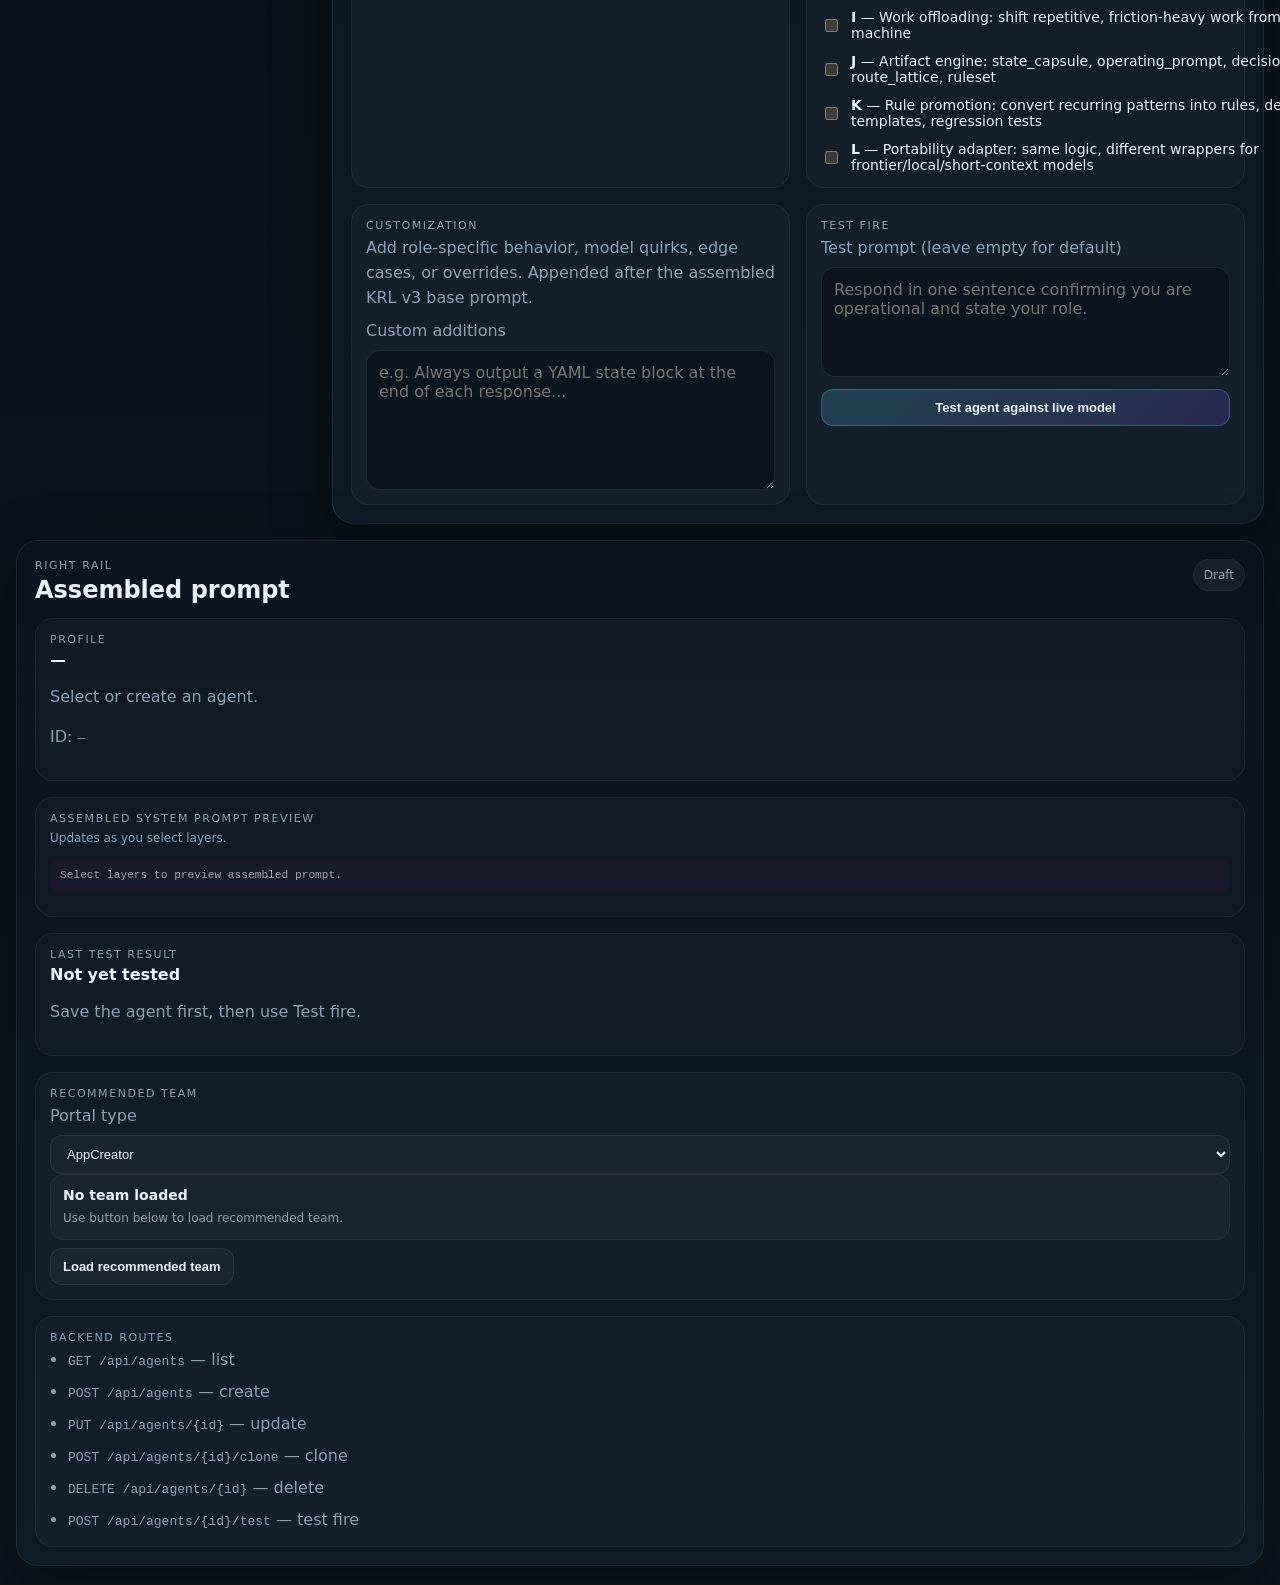
==== commit 98762fec: "Update index.html" ====
--- a/agent-factory/index.html
+++ b/agent-factory/index.html
@@ -99,7 +99,18 @@
           </article>
 
           <article class="card card--compact">
-            <div class="eyebrow">Saved agents</div>
+            <div class="section-title" style="margin-bottom:8px;">
+              <div class="eyebrow">Saved agents</div>
+              <button class="button button--small" id="selectModeBtn" type="button">Select multiple</button>
+            </div>
+
+            <!-- Multi-select toolbar — hidden until selection mode is active -->
+            <div id="multiToolbar" style="display:none;align-items:center;gap:8px;margin-bottom:8px;flex-wrap:wrap;">
+              <span id="multiCount" style="font-size:0.75rem;color:var(--text-muted,#9ca3af);">None selected</span>
+              <button class="button button--small button--danger" id="bulkDeleteBtn" type="button" disabled>Delete selected</button>
+              <button class="button button--small" id="bulkCloneBtn" type="button" disabled>Clone selected</button>
+            </div>
+
             <div id="agentLibraryList" class="agent-library-list" aria-live="polite">
               <div class="library-card"><strong>Loading...</strong></div>
             </div>
@@ -163,7 +174,6 @@
                 <span class="soft">Agent name</span>
                 <input class="input" id="agentName" placeholder="Lead Planner v1" />
               </label>
-
               <label class="inline-field">
                 <span class="soft">Agent type</span>
                 <select class="select" id="agentType">
@@ -172,7 +182,6 @@
                   <option value="factory">Factory agent — Spawning / automation</option>
                 </select>
               </label>
-
               <label class="inline-field">
                 <span class="soft">Role</span>
                 <select class="select" id="agentRole">
@@ -189,7 +198,6 @@
                   <option>Creative</option>
                 </select>
               </label>
-
               <label class="inline-field">
                 <span class="soft">Description</span>
                 <textarea class="textarea" id="agentDescription" rows="2" placeholder="What does this agent exist to do?"></textarea>
@@ -197,7 +205,7 @@
             </div>
           </article>
 
-          <!-- Chat agent fields — shown when type = chat -->
+          <!-- Chat agent fields -->
           <article class="card" id="chatFields">
             <div class="eyebrow">Chat agent — surfaces + memory</div>
             <div class="field-grid">
@@ -229,7 +237,7 @@
             </div>
           </article>
 
-          <!-- Pipeline agent fields — shown when type = pipeline -->
+          <!-- Pipeline agent fields -->
           <article class="card" id="pipelineFields" style="display:none;">
             <div class="eyebrow">Pipeline agent — stages + contracts</div>
             <div class="field-grid">
@@ -281,7 +289,7 @@
           <article class="card">
             <div class="eyebrow">Model family preference</div>
             <div class="field-grid">
-              <p class="muted" style="margin:0 0 8px;">Select which model families this agent is tuned for. Cross-family verification is enforced automatically — a Verifier will not be assigned the same family as the model it verifies.</p>
+              <p class="muted" style="margin:0 0 8px;">Select which model families this agent is tuned for. Cross-family verification is enforced automatically.</p>
               <div class="checkbox-row"><input type="checkbox" id="familyQwen" value="qwen" /><span>Qwen</span></div>
               <div class="checkbox-row"><input type="checkbox" id="familyLlama" value="llama" /><span>Llama</span></div>
               <div class="checkbox-row"><input type="checkbox" id="familyDeepseek" value="deepseek" /><span>DeepSeek</span></div>
@@ -315,10 +323,10 @@
           <!-- Customization -->
           <article class="card">
             <div class="eyebrow">Customization</div>
-            <p class="muted" style="margin:0 0 8px;">Add role-specific behavior, model quirks, edge cases, or overrides. This text is appended after the assembled KRL v3 base prompt.</p>
+            <p class="muted" style="margin:0 0 8px;">Add role-specific behavior, model quirks, edge cases, or overrides. Appended after the assembled KRL v3 base prompt.</p>
             <label class="inline-field">
               <span class="soft">Custom additions</span>
-              <textarea class="textarea" id="agentCustomization" rows="6" placeholder="e.g. Always output a YAML state block at the end of each response. When asked to write code, default to Python unless explicitly told otherwise. When in doubt, ask one clarifying question before proceeding."></textarea>
+              <textarea class="textarea" id="agentCustomization" rows="6" placeholder="e.g. Always output a YAML state block at the end of each response..."></textarea>
             </label>
           </article>
 
@@ -357,7 +365,7 @@
 
           <article class="card card--compact">
             <div class="eyebrow">Assembled system prompt preview</div>
-            <p class="muted" style="margin:0 0 8px;font-size:0.75rem;">Updates as you select layers. This is what gets injected into the model.</p>
+            <p class="muted" style="margin:0 0 8px;font-size:0.75rem;">Updates as you select layers.</p>
             <pre id="promptPreview" style="font-size:0.7rem;white-space:pre-wrap;word-break:break-word;max-height:400px;overflow-y:auto;background:var(--surface-2,#1a1a2e);padding:10px;border-radius:6px;color:var(--text-muted,#9ca3af);">Select layers to preview assembled prompt.</pre>
           </article>
 
